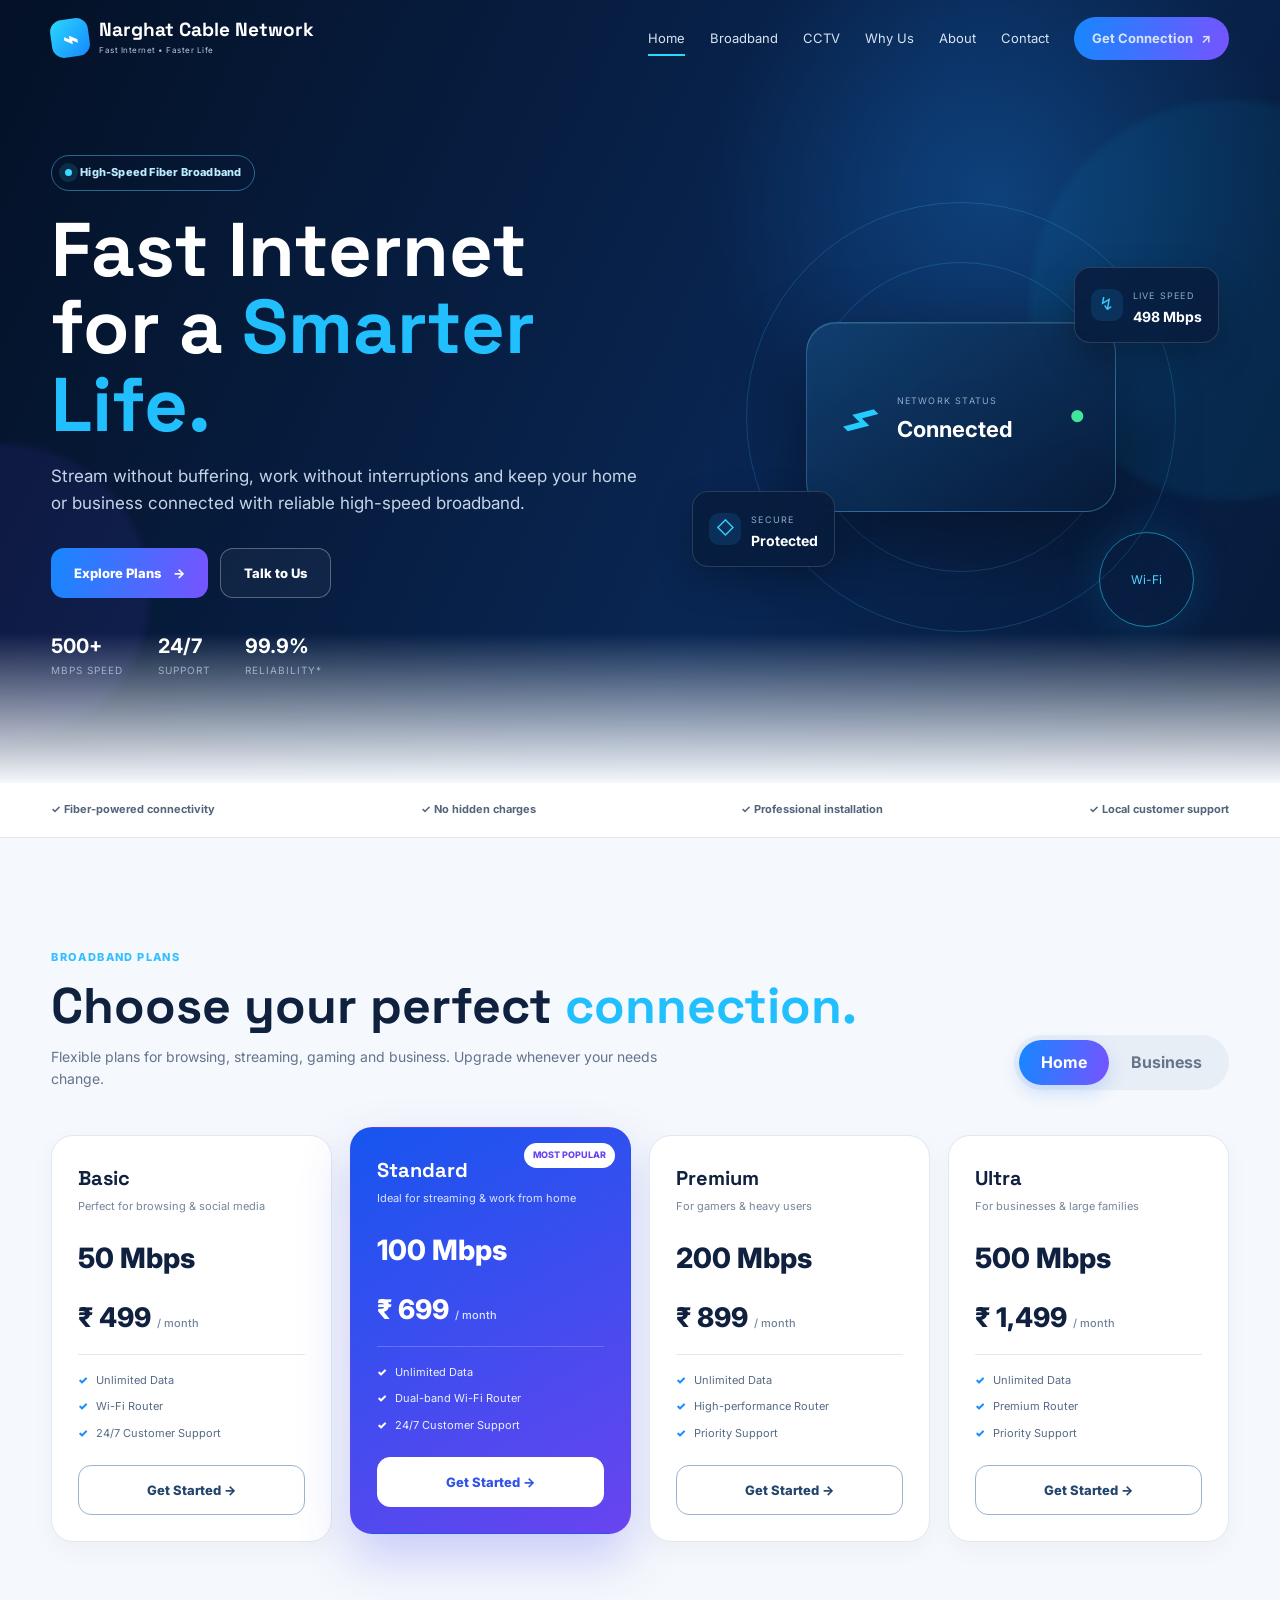
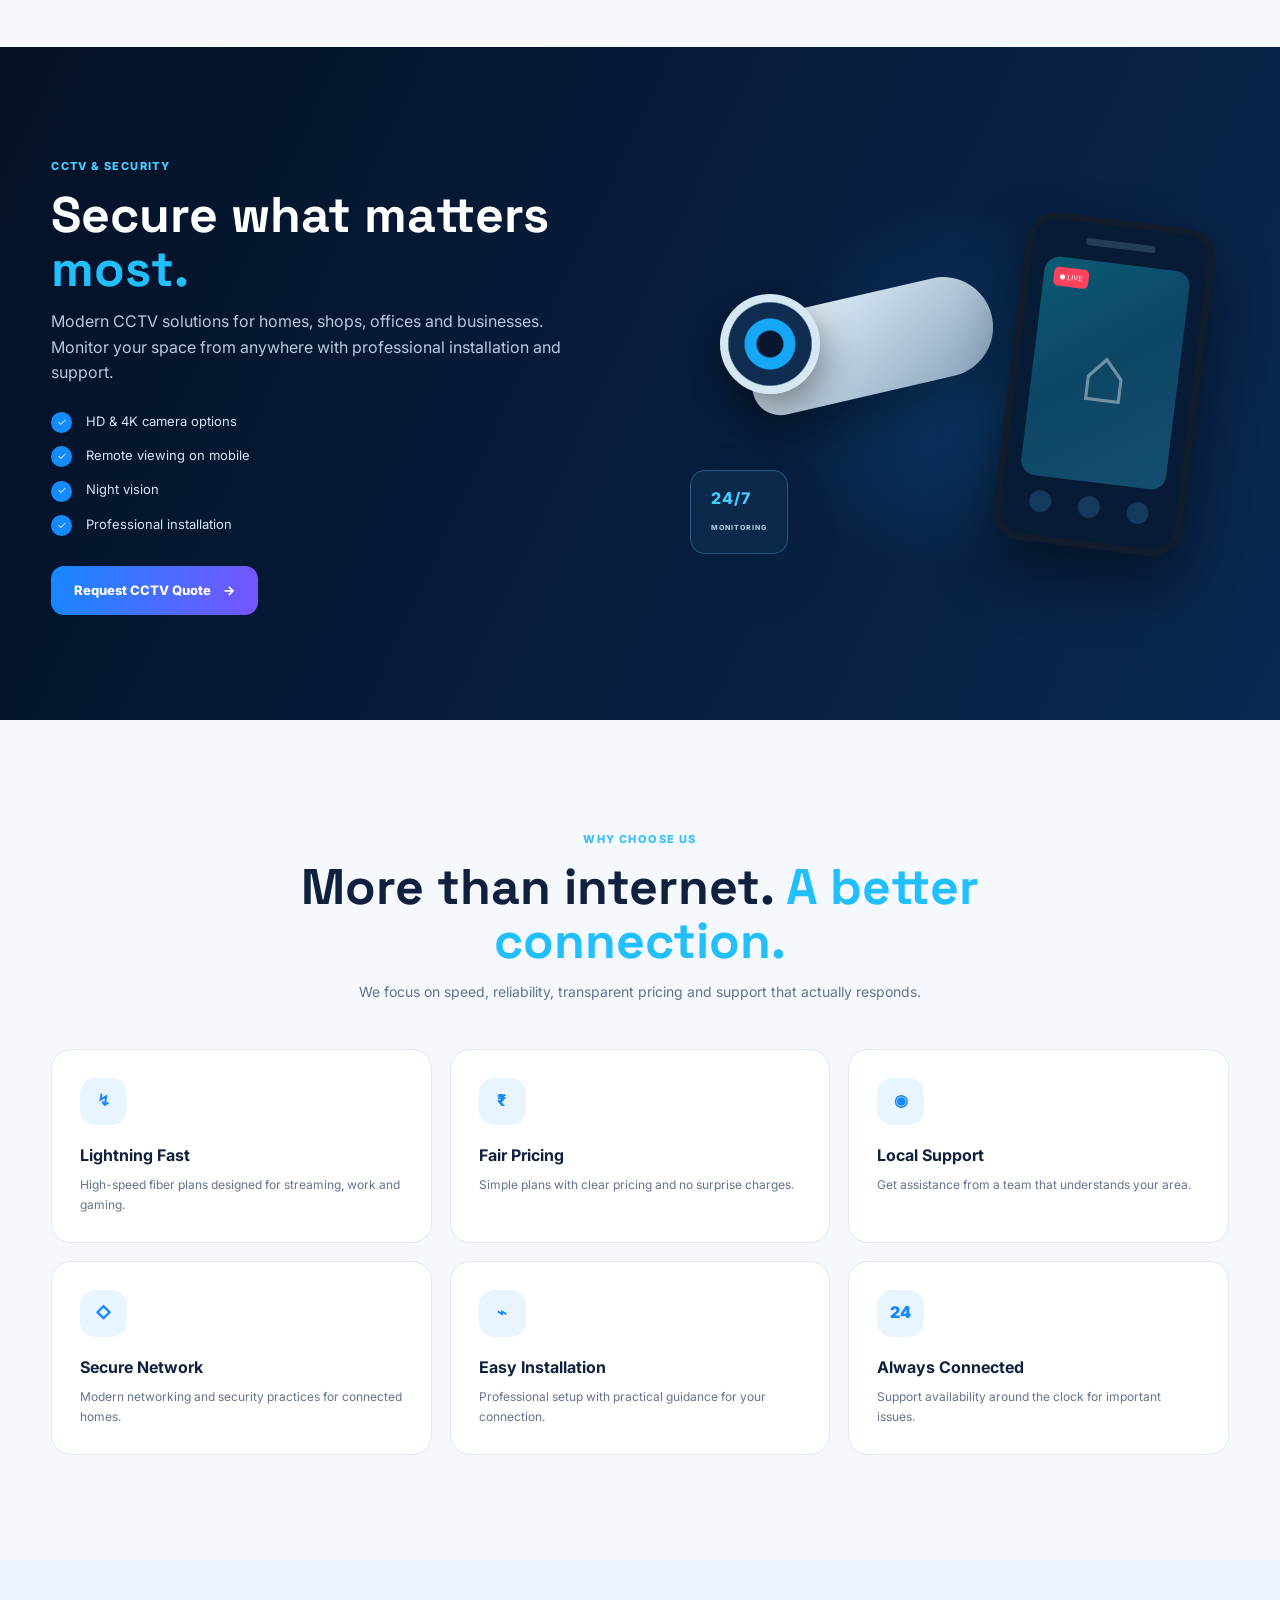
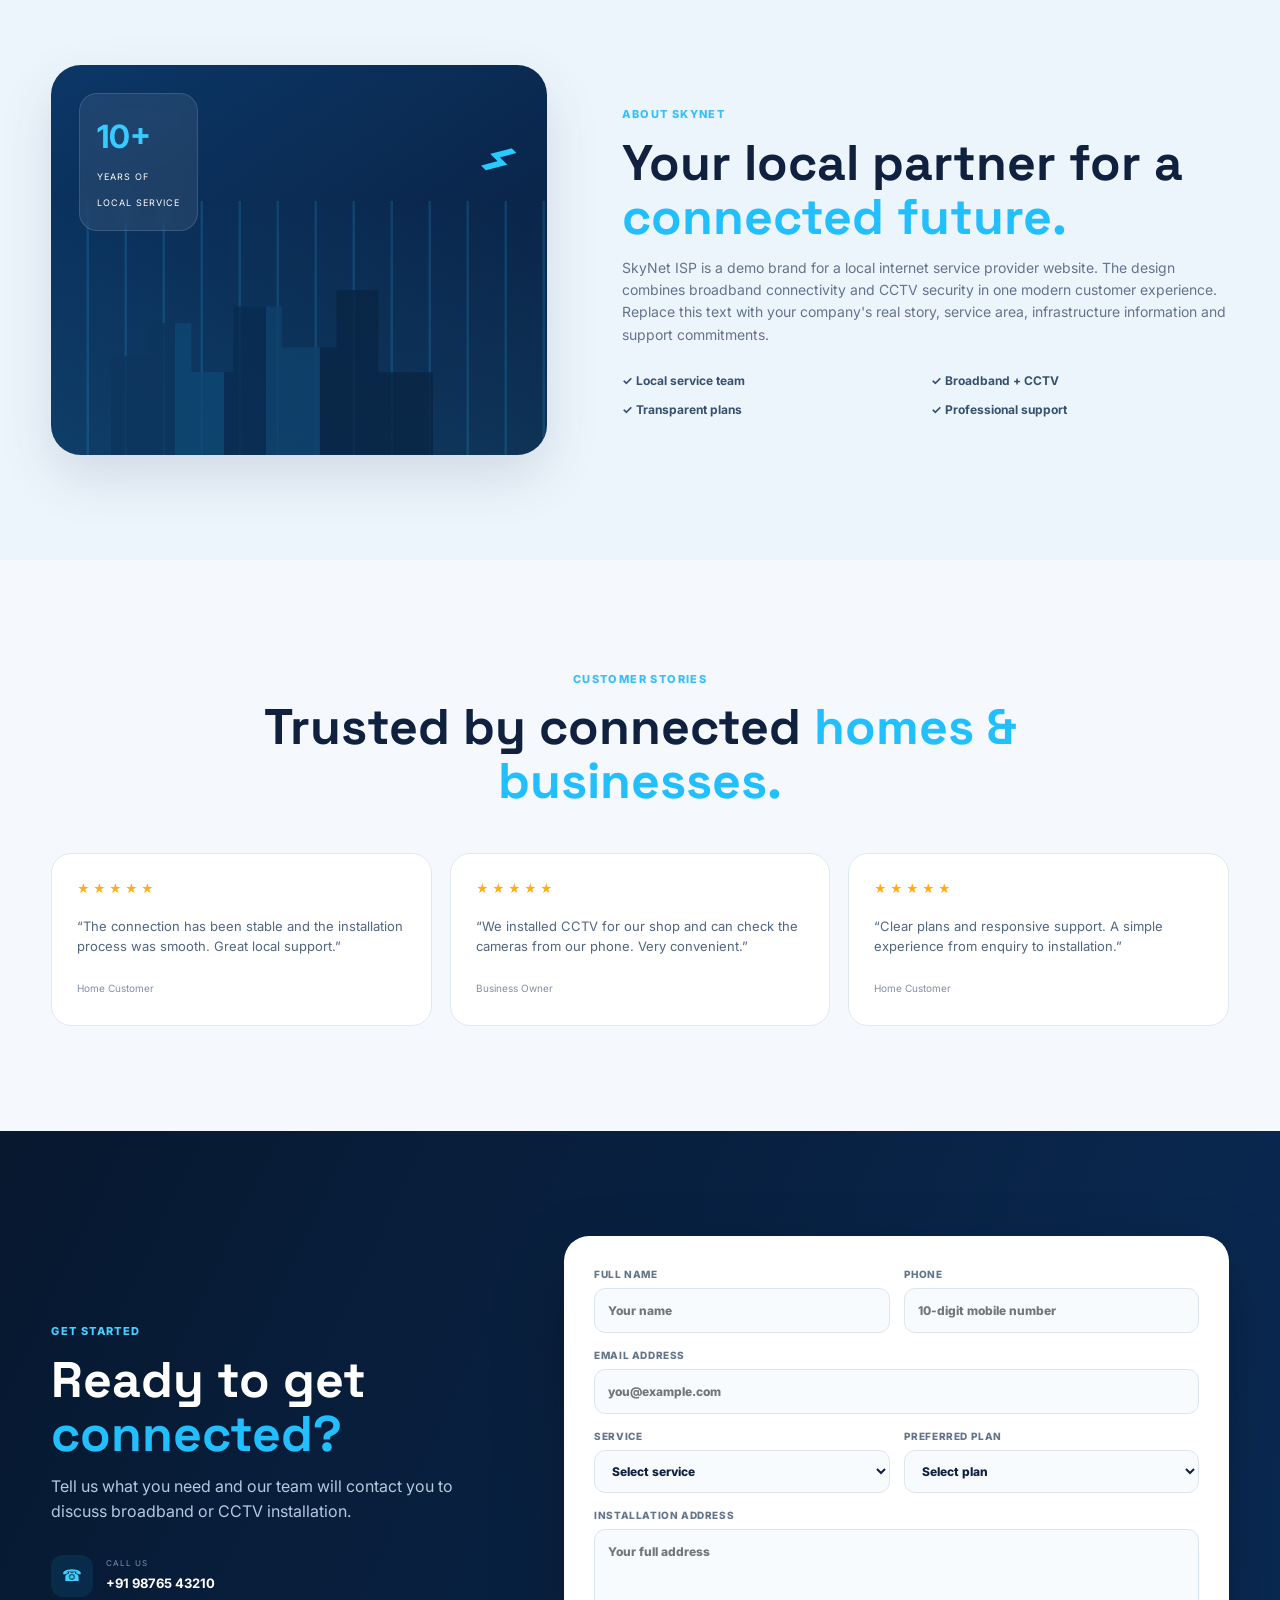
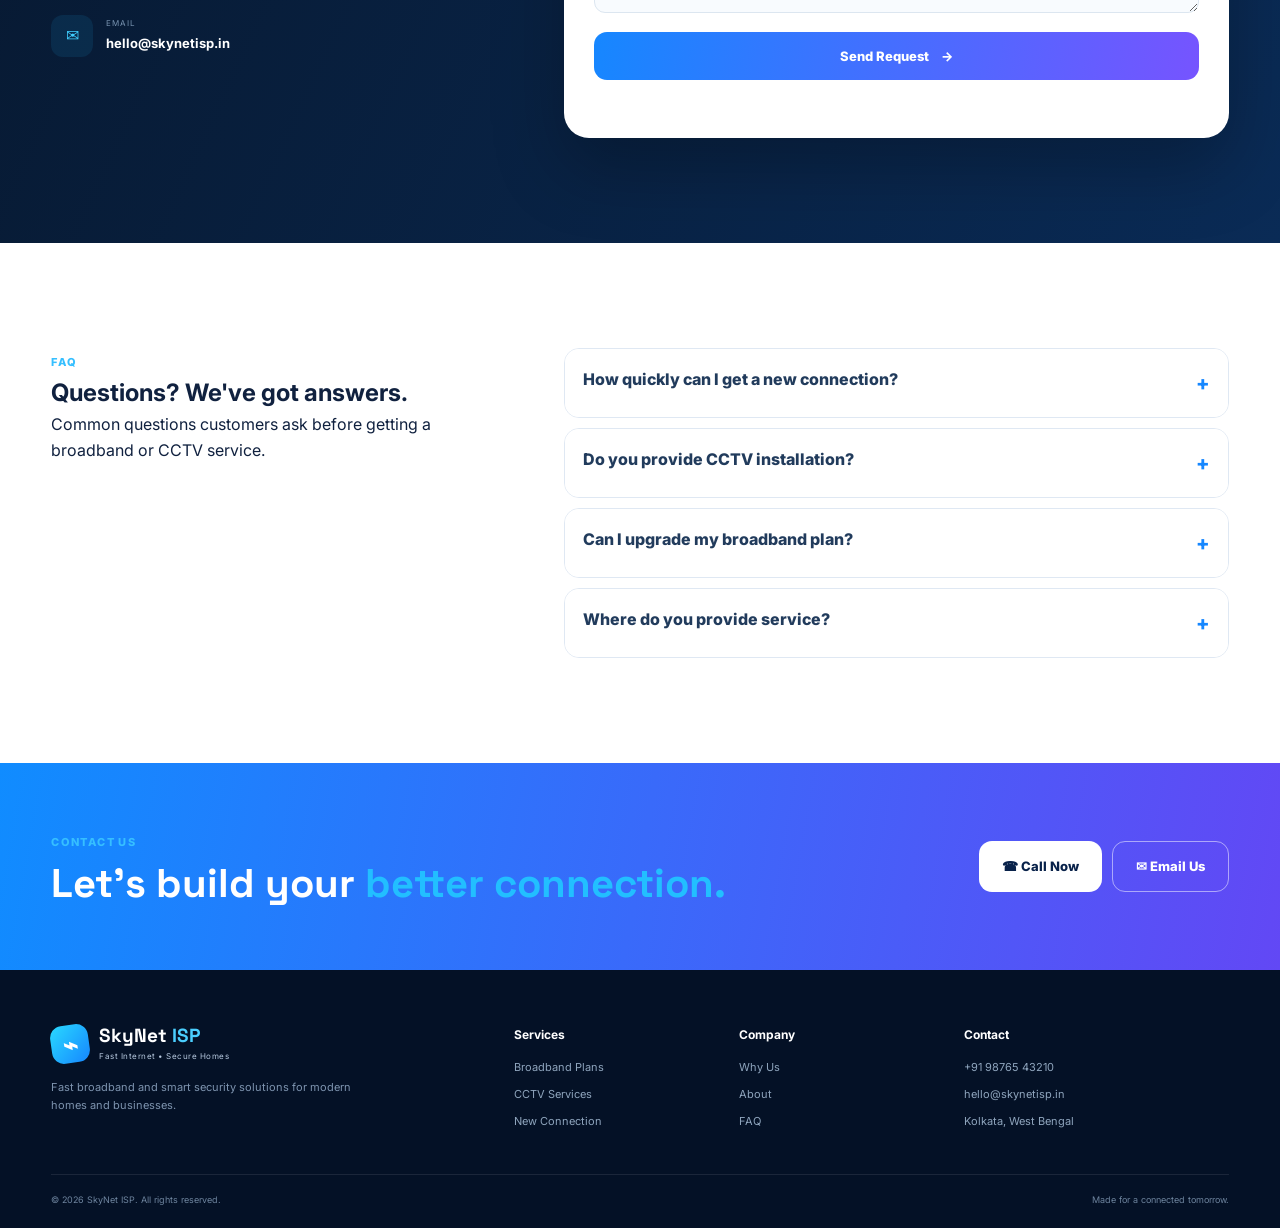
==== index.html @ 39c2e2e7 "Update index.html" ====
<!DOCTYPE html>
<html lang="en">
<head>
    <meta charset="UTF-8">
    <meta name="viewport" content="width=device-width, initial-scale=1.0">
    <meta name="description" content="Narghat Cable Network - High-speed broadband and CCTV security solutions.">
    <title>Narghat Cable Network | Fast Internet. Faster Life.</title>

    <link rel="preconnect" href="https://fonts.googleapis.com">
    <link rel="preconnect" href="https://fonts.gstatic.com" crossorigin>
    <link href="https://fonts.googleapis.com/css2?family=Inter:wght@400;500;600;700;800&family=Space+Grotesk:wght@500;600;700&display=swap" rel="stylesheet">
    <link rel="stylesheet" href="./assets/style.css">
</head>
<body>

<header class="site-header" id="siteHeader">
    <div class="container nav-wrap">
        <a class="brand" href="#home" aria-label="Narghat Cable Network home">
            <span class="brand-icon">⌁</span>
            <span>
                <strong>Narghat Cable Network</strong>
                <small>Fast Internet • Faster Life</small>
            </span>
        </a>

        <button class="menu-toggle" id="menuToggle" aria-label="Open menu">☰</button>

        <nav class="nav" id="mainNav">
            <a class="active" href="#home">Home</a>
            <a href="#plans">Broadband</a>
            <a href="#cctv">CCTV</a>
            <a href="#why-us">Why Us</a>
            <a href="#about">About</a>
            <a href="#contact">Contact</a>
            <a class="nav-cta" href="#connection">Get Connection <span>↗</span></a>
        </nav>
    </div>
</header>

<main>
<section class="hero section" id="home">
    <div class="hero-glow glow-one"></div>
    <div class="hero-glow glow-two"></div>

    <div class="container hero-grid">
        <div class="hero-copy reveal">
            <div class="eyebrow"><span class="pulse-dot"></span> High-Speed Fiber Broadband</div>
            <h1>Fast Internet for a <span>Smarter Life.</span></h1>
            <p>Stream without buffering, work without interruptions and keep your home or business connected with reliable high-speed broadband.</p>

            <div class="hero-actions">
                <a class="btn btn-primary" href="#plans">Explore Plans <span>→</span></a>
                <a class="btn btn-ghost" href="#contact">Talk to Us</a>
            </div>

            <div class="hero-stats">
                <div><strong>500+</strong><span>Mbps Speed</span></div>
                <div><strong>24/7</strong><span>Support</span></div>
                <div><strong>99.9%</strong><span>Reliability*</span></div>
            </div>
        </div>

        <div class="hero-visual reveal">
            <div class="visual-orbit orbit-a"></div>
            <div class="visual-orbit orbit-b"></div>
            <div class="hero-card main-device">
                <div class="wifi-symbol">⌁</div>
                <div>
                    <small>NETWORK STATUS</small>
                    <h3>Connected</h3>
                </div>
                <span class="status">●</span>
            </div>
            <div class="floating-card speed-card">
                <span class="mini-icon">↯</span>
                <div><small>LIVE SPEED</small><strong>498 Mbps</strong></div>
            </div>
            <div class="floating-card shield-card">
                <span class="mini-icon">◇</span>
                <div><small>SECURE</small><strong>Protected</strong></div>
            </div>
            <div class="hero-ring"><span>Wi-Fi</span></div>
        </div>
    </div>
</section>

<section class="trust-strip">
    <div class="container trust-items">
        <span>✓ Fiber-powered connectivity</span>
        <span>✓ No hidden charges</span>
        <span>✓ Professional installation</span>
        <span>✓ Local customer support</span>
    </div>
</section>

<section class="section plans-section" id="plans">
    <div class="container">
        <div class="section-heading reveal">
            <div>
                <span class="section-kicker">BROADBAND PLANS</span>
                <h2>Choose your perfect <span>connection.</span></h2>
                <p>Flexible plans for browsing, streaming, gaming and business. Upgrade whenever your needs change.</p>
            </div>
            <div class="plan-switch" role="group" aria-label="Plan category">
                <button class="switch-btn active" data-category="home">Home</button>
                <button class="switch-btn" data-category="business">Business</button>
            </div>
        </div>

        <div class="plans-grid" id="plansGrid">
            <!-- Filled by JavaScript -->
        </div>
    </div>
</section>

<section class="section cctv-section" id="cctv">
    <div class="container cctv-grid">
        <div class="cctv-copy reveal">
            <span class="section-kicker light">CCTV & SECURITY</span>
            <h2>Secure what matters <span>most.</span></h2>
            <p>Modern CCTV solutions for homes, shops, offices and businesses. Monitor your space from anywhere with professional installation and support.</p>

            <div class="check-list">
                <div><span>✓</span> HD & 4K camera options</div>
                <div><span>✓</span> Remote viewing on mobile</div>
                <div><span>✓</span> Night vision</div>
                <div><span>✓</span> Professional installation</div>
            </div>

            <a class="btn btn-primary" href="#connection">Request CCTV Quote <span>→</span></a>
        </div>

        <div class="cctv-visual reveal">
            <div class="camera-lens"></div>
            <div class="camera-body"></div>
            <div class="phone-card">
                <div class="phone-top"></div>
                <div class="camera-feed">
                    <span>● LIVE</span>
                    <div class="feed-house">⌂</div>
                </div>
                <div class="feed-controls"><i></i><i></i><i></i></div>
            </div>
            <div class="cctv-badge">24/7<br><small>MONITORING</small></div>
        </div>
    </div>
</section>

<section class="section why-section" id="why-us">
    <div class="container">
        <div class="center-heading reveal">
            <span class="section-kicker">WHY CHOOSE US</span>
            <h2>More than internet. <span>A better connection.</span></h2>
            <p>We focus on speed, reliability, transparent pricing and support that actually responds.</p>
        </div>

        <div class="features-grid">
            <article class="feature-card reveal"><div class="feature-icon">↯</div><h3>Lightning Fast</h3><p>High-speed fiber plans designed for streaming, work and gaming.</p></article>
            <article class="feature-card reveal"><div class="feature-icon">₹</div><h3>Fair Pricing</h3><p>Simple plans with clear pricing and no surprise charges.</p></article>
            <article class="feature-card reveal"><div class="feature-icon">◉</div><h3>Local Support</h3><p>Get assistance from a team that understands your area.</p></article>
            <article class="feature-card reveal"><div class="feature-icon">◇</div><h3>Secure Network</h3><p>Modern networking and security practices for connected homes.</p></article>
            <article class="feature-card reveal"><div class="feature-icon">⌁</div><h3>Easy Installation</h3><p>Professional setup with practical guidance for your connection.</p></article>
            <article class="feature-card reveal"><div class="feature-icon">24</div><h3>Always Connected</h3><p>Support availability around the clock for important issues.</p></article>
        </div>
    </div>
</section>

<section class="section about-section" id="about">
    <div class="container about-grid">
        <div class="about-art reveal">
            <div class="city-grid"></div>
            <div class="about-number"><strong>10+</strong><span>Years of<br>local service</span></div>
            <div class="about-signal">⌁</div>
        </div>
        <div class="about-copy reveal">
            <span class="section-kicker">ABOUT SKYNET</span>
            <h2>Your local partner for a <span>connected future.</span></h2>
            <p>SkyNet ISP is a demo brand for a local internet service provider website. The design combines broadband connectivity and CCTV security in one modern customer experience.</p>
            <p>Replace this text with your company's real story, service area, infrastructure information and support commitments.</p>
            <div class="about-points">
                <span>✓ Local service team</span>
                <span>✓ Broadband + CCTV</span>
                <span>✓ Transparent plans</span>
                <span>✓ Professional support</span>
            </div>
        </div>
    </div>
</section>

<section class="section testimonials-section">
    <div class="container">
        <div class="center-heading reveal">
            <span class="section-kicker">CUSTOMER STORIES</span>
            <h2>Trusted by connected <span>homes & businesses.</span></h2>
        </div>
        <div class="testimonial-grid">
            <article class="testimonial reveal"><div class="stars">★★★★★</div><p>“The connection has been stable and the installation process was smooth. Great local support.”</p><small>Home Customer</small></article>
            <article class="testimonial reveal"><div class="stars">★★★★★</div><p>“We installed CCTV for our shop and can check the cameras from our phone. Very convenient.”</p><small>Business Owner</small></article>
            <article class="testimonial reveal"><div class="stars">★★★★★</div><p>“Clear plans and responsive support. A simple experience from enquiry to installation.”</p><small>Home Customer</small></article>
        </div>
    </div>
</section>

<section class="section connection-section" id="connection">
    <div class="container connection-grid">
        <div class="connection-copy reveal">
            <span class="section-kicker light">GET STARTED</span>
            <h2>Ready to get <span>connected?</span></h2>
            <p>Tell us what you need and our team will contact you to discuss broadband or CCTV installation.</p>
            <div class="contact-mini">
                <div><span>☎</span><div><small>CALL US</small><strong>+91 98765 43210</strong></div></div>
                <div><span>✉</span><div><small>EMAIL</small><strong>hello@skynetisp.in</strong></div></div>
            </div>
        </div>

        <form class="contact-form reveal" id="connectionForm">
            <div class="form-row">
                <label>Full Name<input type="text" name="name" placeholder="Your name" required></label>
                <label>Phone<input type="tel" name="phone" placeholder="10-digit mobile number" required></label>
            </div>
            <label>Email Address<input type="email" name="email" placeholder="you@example.com"></label>
            <div class="form-row">
                <label>Service
                    <select name="service" required>
                        <option value="">Select service</option>
                        <option>Broadband</option>
                        <option>CCTV</option>
                        <option>Broadband + CCTV</option>
                    </select>
                </label>
                <label>Preferred Plan
                    <select name="plan">
                        <option value="">Select plan</option>
                        <option>Fiber 50 - ₹499/month</option>
                        <option>Fiber 100 - ₹699/month</option>
                        <option>Fiber 200 - ₹899/month</option>
                        <option>Fiber 500 - ₹1,499/month</option>
                    </select>
                </label>
            </div>
            <label>Installation Address<textarea name="address" rows="3" placeholder="Your full address" required></textarea></label>
            <button class="btn btn-primary submit-btn" type="submit">Send Request <span>→</span></button>
            <p class="form-message" id="formMessage"></p>
        </form>
    </div>
</section>

<section class="section faq-section" id="faq">
    <div class="container faq-grid">
        <div class="faq-intro reveal">
            <span class="section-kicker">FAQ</span>
            <h2>Questions? We've got <span>answers.</span></h2>
            <p>Common questions customers ask before getting a broadband or CCTV service.</p>
        </div>
        <div class="faq-list reveal">
            <div class="faq-item"><button>How quickly can I get a new connection? <span>+</span></button><div class="faq-answer">Installation time depends on area coverage and technical feasibility. Submit the connection form and the team can confirm the expected timeline.</div></div>
            <div class="faq-item"><button>Do you provide CCTV installation? <span>+</span></button><div class="faq-answer">Yes. The demo site presents CCTV packages for homes, shops and offices. Replace the package details with your actual offerings.</div></div>
            <div class="faq-item"><button>Can I upgrade my broadband plan? <span>+</span></button><div class="faq-answer">Yes, subject to your provider's plan and technical availability. A customer portal can be added later for plan changes and online recharge.</div></div>
            <div class="faq-item"><button>Where do you provide service? <span>+</span></button><div class="faq-answer">Add your actual service areas here, such as towns, wards, municipalities or pin codes.</div></div>
        </div>
    </div>
</section>

<section class="contact-banner" id="contact">
    <div class="container banner-inner">
        <div><span class="section-kicker">CONTACT US</span><h2>Let's build your <span>better connection.</span></h2></div>
        <div class="banner-actions"><a href="tel:+919876543210" class="btn btn-light">☎ Call Now</a><a href="mailto:hello@skynetisp.in" class="btn btn-outline-light">✉ Email Us</a></div>
    </div>
</section>
</main>

<footer class="footer">
    <div class="container footer-grid">
        <div class="footer-brand">
            <a class="brand" href="#home"><span class="brand-icon">⌁</span><span><strong>SkyNet <em>ISP</em></strong><small>Fast Internet • Secure Homes</small></span></a>
            <p>Fast broadband and smart security solutions for modern homes and businesses.</p>
        </div>
        <div><h4>Services</h4><a href="#plans">Broadband Plans</a><a href="#cctv">CCTV Services</a><a href="#connection">New Connection</a></div>
        <div><h4>Company</h4><a href="#why-us">Why Us</a><a href="#about">About</a><a href="#faq">FAQ</a></div>
        <div><h4>Contact</h4><a href="tel:+919876543210">+91 98765 43210</a><a href="mailto:hello@skynetisp.in">hello@skynetisp.in</a><span>Kolkata, West Bengal</span></div>
    </div>
    <div class="container footer-bottom"><span>© 2026 SkyNet ISP. All rights reserved.</span><span>Made for a connected tomorrow.</span></div>
</footer>

<button class="back-top" id="backTop" aria-label="Back to top">↑</button>

<script src="assets/app.js"></script>
</body>
</html>
---- assets/style.css ----
:root{
    --navy:#06152e;--navy2:#091f40;--blue:#1687ff;--cyan:#29d9ff;--purple:#7654ff;
    --ink:#10213f;--muted:#64738d;--bg:#f5f8fc;--white:#fff;--line:#dfe8f3;
    --shadow:0 22px 55px rgba(9,31,64,.12);--radius:24px;
}
*{box-sizing:border-box;margin:0;padding:0}
html{scroll-behavior:smooth}
body{font-family:Inter,Arial,sans-serif;color:var(--ink);background:var(--bg);line-height:1.6;overflow-x:hidden}
a{text-decoration:none;color:inherit}
button,input,textarea,select{font:inherit}
.container{width:min(1180px,92%);margin:auto}
.section{padding:105px 0}
.site-header{position:fixed;z-index:1000;top:0;left:0;width:100%;padding:17px 0;transition:.3s}
.site-header.scrolled{background:rgba(5,19,40,.92);backdrop-filter:blur(18px);box-shadow:0 8px 35px rgba(0,0,0,.12)}
.nav-wrap{display:flex;align-items:center;justify-content:space-between;gap:25px}
.brand{display:flex;align-items:center;gap:10px;color:white}
.brand-icon{width:38px;height:38px;border-radius:12px;display:grid;place-items:center;background:linear-gradient(135deg,var(--cyan),var(--blue));font-size:25px;font-weight:800;transform:rotate(-8deg)}
.brand strong{display:block;font-family:"Space Grotesk";font-size:19px;line-height:1.1}
.brand em{font-style:normal;color:#4bcfff}
.brand small{display:block;color:#b7c9df;font-size:8px;margin-top:3px;letter-spacing:.5px}
.nav{display:flex;align-items:center;gap:25px;color:#d8e4f3;font-size:13px}
.nav>a:not(.nav-cta){position:relative;padding:7px 0}
.nav>a:not(.nav-cta):after{content:"";position:absolute;left:0;bottom:0;width:0;height:2px;background:var(--cyan);transition:.25s}
.nav>a:hover:after,.nav>a.active:after{width:100%}
.nav-cta{background:linear-gradient(100deg,var(--blue),var(--purple));padding:11px 18px;border-radius:30px;font-weight:700}
.nav-cta span{margin-left:5px}
.menu-toggle{display:none;border:0;background:none;color:#fff;font-size:26px}
.hero{min-height:760px;padding-top:155px;background:radial-gradient(circle at 78% 25%,rgba(30,151,255,.25),transparent 25%),linear-gradient(115deg,#041126,#092653 60%,#071a39);color:#fff;position:relative;overflow:hidden}
.hero:after{content:"";position:absolute;inset:auto 0 0;height:150px;background:linear-gradient(transparent,var(--bg))}
.hero-grid{display:grid;grid-template-columns:1fr .9fr;align-items:center;gap:45px;position:relative;z-index:2}
.hero-glow{position:absolute;border-radius:50%;filter:blur(3px);opacity:.5}
.glow-one{width:400px;height:400px;background:rgba(0,214,255,.12);right:-150px;top:100px}
.glow-two{width:300px;height:300px;background:rgba(111,72,255,.18);left:-150px;bottom:40px}
.eyebrow,.section-kicker{display:inline-flex;align-items:center;gap:8px;color:#36bfff;font-size:11px;font-weight:800;letter-spacing:1.4px;text-transform:uppercase}
.eyebrow{border:1px solid rgba(83,202,255,.45);border-radius:30px;padding:8px 13px;text-transform:none;letter-spacing:.2px;color:#bcecff}
.pulse-dot{width:7px;height:7px;background:#39dcff;border-radius:50%;box-shadow:0 0 0 6px rgba(57,220,255,.12)}
.hero h1{font-family:"Space Grotesk";font-size:clamp(48px,6vw,76px);line-height:1.02;margin:20px 0}
.hero h1 span,.section-heading h2 span,.center-heading h2 span,.about-copy h2 span,.cctv-copy h2 span,.connection-copy h2 span,.contact-banner h2 span{color:#22bfff}
.hero-copy>p{max-width:600px;color:#c5d5e8;font-size:17px}
.hero-actions{display:flex;gap:12px;margin:30px 0}
.btn{display:inline-flex;align-items:center;justify-content:center;gap:12px;border:0;cursor:pointer;padding:14px 23px;border-radius:13px;font-weight:800;font-size:13px;transition:.25s}
.btn:hover{transform:translateY(-3px);box-shadow:0 12px 25px rgba(0,0,0,.16)}
.btn-primary{background:linear-gradient(100deg,var(--blue),var(--purple));color:white}
.btn-ghost{border:1px solid rgba(255,255,255,.3);color:#fff;background:rgba(255,255,255,.04)}
.btn-light{background:#fff;color:#09224a}
.btn-outline-light{border:1px solid rgba(255,255,255,.5);color:white}
.hero-stats{display:flex;gap:35px;margin-top:32px}
.hero-stats div{display:flex;flex-direction:column}
.hero-stats strong{font-size:20px}.hero-stats span{font-size:10px;color:#9db1c9;text-transform:uppercase;letter-spacing:1px}
.hero-visual{min-height:440px;position:relative;display:grid;place-items:center}
.visual-orbit{position:absolute;border:1px solid rgba(64,197,255,.2);border-radius:50%;animation:spin 15s linear infinite}
.orbit-a{width:430px;height:430px}.orbit-b{width:310px;height:310px;animation-direction:reverse;animation-duration:11s}
@keyframes spin{to{transform:rotate(360deg)}}
.main-device{width:310px;height:190px;border:1px solid rgba(99,203,255,.35);background:linear-gradient(145deg,rgba(17,64,113,.92),rgba(7,27,58,.96));border-radius:30px;box-shadow:0 30px 80px rgba(0,0,0,.4),inset 0 1px rgba(255,255,255,.1);display:flex;align-items:center;gap:18px;padding:30px;position:relative;z-index:2}
.wifi-symbol{font-size:70px;color:#25caff;line-height:1;transform:rotate(-45deg)}
.main-device small,.floating-card small{font-size:9px;color:#8eabc9;letter-spacing:1.2px}.main-device h3{font-size:22px}.status{color:#41e69b;margin-left:auto}
.floating-card{position:absolute;z-index:4;display:flex;align-items:center;gap:10px;padding:13px 16px;border:1px solid rgba(255,255,255,.14);background:rgba(8,29,61,.86);backdrop-filter:blur(14px);border-radius:16px;box-shadow:0 15px 35px rgba(0,0,0,.25)}
.floating-card strong{display:block;font-size:14px;color:#fff}.speed-card{right:10px;top:70px}.shield-card{left:0;bottom:70px}
.mini-icon{width:32px;height:32px;border-radius:10px;background:rgba(27,173,255,.14);color:#38c9ff;display:grid;place-items:center;font-size:18px}
.hero-ring{width:95px;height:95px;border-radius:50%;border:1px solid rgba(41,217,255,.55);position:absolute;right:35px;bottom:10px;display:grid;place-items:center;color:#52d8ff;font-size:12px;box-shadow:0 0 45px rgba(30,188,255,.15)}
.trust-strip{background:#fff;border-bottom:1px solid var(--line);padding:18px 0}
.trust-items{display:flex;justify-content:space-between;gap:15px;flex-wrap:wrap;color:#53647b;font-size:11px;font-weight:700}
.section-heading{display:flex;align-items:end;justify-content:space-between;gap:30px;margin-bottom:45px}
.section-heading h2,.center-heading h2,.about-copy h2,.cctv-copy h2,.connection-copy h2,.contact-banner h2{font-family:"Space Grotesk";font-size:clamp(34px,4vw,50px);line-height:1.08;margin:10px 0 13px}
.section-heading p,.center-heading p,.about-copy p{color:var(--muted);max-width:620px;font-size:14px}
.plan-switch{background:#e8eef6;padding:5px;border-radius:30px;display:flex;flex:none}
.switch-btn{border:0;background:transparent;padding:10px 22px;border-radius:25px;color:#66758a;font-weight:700;cursor:pointer}
.switch-btn.active{background:linear-gradient(100deg,var(--blue),var(--purple));color:white;box-shadow:0 7px 18px rgba(37,117,255,.2)}
.plans-grid{display:grid;grid-template-columns:repeat(4,1fr);gap:18px}
.plan-card{background:#fff;border:1px solid var(--line);border-radius:22px;padding:26px;position:relative;transition:.3s;box-shadow:0 8px 25px rgba(18,50,87,.04)}
.plan-card:hover{transform:translateY(-8px);box-shadow:var(--shadow)}
.plan-card.featured{background:linear-gradient(150deg,#1755ef,#6944ef);color:#fff;border-color:transparent;transform:translateY(-8px);box-shadow:0 24px 50px rgba(67,70,239,.25)}
.plan-card.featured:hover{transform:translateY(-13px)}
.popular{position:absolute;right:15px;top:15px;background:#fff;color:#6745ef;border-radius:20px;padding:5px 9px;font-size:9px;font-weight:800}
.plan-card h3{font-family:"Space Grotesk";font-size:20px}.plan-sub{font-size:11px;color:#75859b;margin:4px 0 20px}.featured .plan-sub{color:#dce4ff}
.plan-speed{font-size:28px;font-weight:800;margin-bottom:4px}.plan-speed small{font-size:11px;color:#71839c;font-weight:600}.featured .plan-speed small{color:#dbe6ff}
.plan-price{font-size:27px;font-weight:800;margin:15px 0}.plan-price small{font-size:11px;color:#71839c;font-weight:500}.featured .plan-price small{color:#dbe6ff}
.plan-features{list-style:none;border-top:1px solid var(--line);padding-top:17px;display:grid;gap:9px;margin-bottom:22px}.featured .plan-features{border-color:rgba(255,255,255,.2)}
.plan-features li{font-size:11px;color:#566a84}.featured .plan-features li{color:#edf2ff}.plan-features li:before{content:"✓";color:#198cff;font-weight:900;margin-right:8px}.featured .plan-features li:before{color:#fff}
.plan-btn{width:100%;background:transparent;border:1px solid #9cb4d0;color:#24466d}.featured .plan-btn{background:#fff;color:#3153e8;border-color:#fff}
.cctv-section{background:linear-gradient(115deg,#041126,#0a2850);color:#fff;overflow:hidden}
.cctv-grid{display:grid;grid-template-columns:1fr 1fr;gap:50px;align-items:center}
.cctv-copy>p{color:#b7c9df;max-width:550px}.section-kicker.light{color:#47cfff}
.check-list{display:grid;gap:12px;margin:25px 0 30px;color:#d6e5f6;font-size:13px}.check-list span{display:inline-grid;place-items:center;width:21px;height:21px;border-radius:50%;background:#148bff;margin-right:10px;font-size:11px}
.cctv-visual{min-height:430px;position:relative;display:grid;place-items:center;background:radial-gradient(circle,rgba(24,154,255,.2),transparent 52%)}
.camera-body{width:250px;height:100px;border-radius:28px 50px 50px 28px;background:linear-gradient(150deg,#eaf7ff,#8aa5bf);position:absolute;left:80px;top:125px;transform:rotate(-13deg);box-shadow:0 25px 55px rgba(0,0,0,.35)}
.camera-lens{width:100px;height:100px;border-radius:50%;background:radial-gradient(circle,#07162d 0 18%,#16a8f7 20% 35%,#102c51 37% 58%,#d4e7f3 60%);position:absolute;left:55px;top:125px;z-index:2;transform:rotate(-13deg);box-shadow:0 15px 35px rgba(0,0,0,.4)}
.phone-card{position:absolute;right:30px;bottom:50px;width:190px;height:330px;border:7px solid #111d2d;border-radius:30px;background:#071b36;z-index:4;padding:15px;box-shadow:0 30px 60px rgba(0,0,0,.45);transform:rotate(7deg)}
.phone-top{width:70px;height:7px;border-radius:10px;background:#263d58;margin:0 auto 15px}.camera-feed{height:220px;border-radius:15px;background:linear-gradient(145deg,#0b5b75,#102e52);position:relative;overflow:hidden}.camera-feed:before{content:"";position:absolute;inset:0;background:linear-gradient(145deg,transparent 45%,rgba(45,225,255,.18));}.camera-feed>span{position:absolute;top:10px;left:10px;background:#ff425b;padding:4px 6px;border-radius:5px;font-size:7px;z-index:2}.feed-house{font-size:80px;display:grid;place-items:center;height:100%;opacity:.4}.feed-controls{display:flex;justify-content:space-around;margin-top:14px}.feed-controls i{width:22px;height:22px;border-radius:50%;background:#15385d}
.cctv-badge{position:absolute;left:25px;bottom:45px;background:#0c294c;border:1px solid rgba(75,203,255,.3);padding:15px 20px;border-radius:15px;color:#42ccff;font-weight:800;letter-spacing:1px;box-shadow:var(--shadow)}
.cctv-badge small{font-size:7px;color:#a9c2db}
.center-heading{text-align:center;max-width:760px;margin:0 auto 45px}.center-heading p{margin:auto}
.features-grid{display:grid;grid-template-columns:repeat(3,1fr);gap:18px}
.feature-card{padding:28px;background:#fff;border:1px solid var(--line);border-radius:20px;transition:.25s}.feature-card:hover{transform:translateY(-6px);box-shadow:var(--shadow)}
.feature-icon{width:47px;height:47px;border-radius:15px;background:#e8f5ff;color:#1687ff;display:grid;place-items:center;font-weight:900;margin-bottom:18px}
.feature-card h3{font-size:16px;margin-bottom:7px}.feature-card p{font-size:12px;color:var(--muted)}
.about-section{background:#edf5fc}.about-grid{display:grid;grid-template-columns:.9fr 1.1fr;gap:75px;align-items:center}.about-art{height:390px;border-radius:30px;background:linear-gradient(145deg,#0b3767,#0a1c3a);position:relative;overflow:hidden;box-shadow:var(--shadow)}
.city-grid{position:absolute;inset:auto 0 0;height:65%;background:repeating-linear-gradient(90deg,transparent 0 35px,rgba(48,184,255,.16) 36px 38px),linear-gradient(0deg,rgba(38,191,255,.14),transparent)}
.city-grid:after{content:"";position:absolute;left:12%;bottom:0;width:65%;height:65%;background:linear-gradient(90deg,#0c345d 20%,#0d4772 20% 35%,#082a50 35% 48%,#0d416c 48% 65%,#082443 65%);clip-path:polygon(0 100%,0 40%,12% 40%,12% 20%,25% 20%,25% 50%,38% 50%,38% 10%,53% 10%,53% 35%,70% 35%,70% 0,83% 0,83% 50%,100% 50%,100% 100%);opacity:.8}
.about-number{position:absolute;left:28px;top:28px;background:rgba(255,255,255,.08);border:1px solid rgba(255,255,255,.13);border-radius:18px;padding:17px;color:white;backdrop-filter:blur(8px)}.about-number strong{font-size:32px;color:#38cbff;display:block}.about-number span{font-size:9px;text-transform:uppercase;letter-spacing:1px}.about-signal{position:absolute;right:30px;top:35px;font-size:70px;color:#28caff;transform:rotate(-45deg)}
.about-points{display:grid;grid-template-columns:1fr 1fr;gap:10px;margin-top:25px}.about-points span{font-size:12px;font-weight:700;color:#36516f}
.testimonial-grid{display:grid;grid-template-columns:repeat(3,1fr);gap:18px}.testimonial{background:#fff;border:1px solid var(--line);border-radius:20px;padding:25px}.stars{color:#ffad1f;letter-spacing:3px;font-size:12px}.testimonial p{font-size:13px;margin:17px 0;color:#52667f}.testimonial strong{display:block;font-size:13px}.testimonial small{font-size:10px;color:#8190a4}
.connection-section{background:linear-gradient(115deg,#07182f,#0a2b56);color:#fff}.connection-grid{display:grid;grid-template-columns:.8fr 1.2fr;gap:70px;align-items:center}.connection-copy>p{color:#b5c9df;max-width:480px}.contact-mini{display:grid;gap:18px;margin-top:30px}.contact-mini>div{display:flex;align-items:center;gap:13px}.contact-mini>div>span{width:42px;height:42px;border-radius:12px;background:rgba(34,187,255,.1);display:grid;place-items:center;color:#40cfff}.contact-mini small{display:block;color:#7893b0;font-size:8px;letter-spacing:1px}.contact-mini strong{font-size:13px}
.contact-form{background:#fff;color:var(--ink);padding:30px;border-radius:25px;box-shadow:0 30px 70px rgba(0,0,0,.25)}.contact-form label{display:block;font-size:10px;font-weight:800;text-transform:uppercase;letter-spacing:.6px;color:#63758d;margin-bottom:14px}.contact-form input,.contact-form textarea,.contact-form select{display:block;width:100%;border:1px solid #dce6f0;background:#f8fbfe;border-radius:11px;padding:12px 13px;margin-top:6px;outline:none;color:var(--ink);font-size:12px;resize:vertical}.contact-form input:focus,.contact-form textarea:focus,.contact-form select:focus{border-color:#36bfff;box-shadow:0 0 0 3px rgba(54,191,255,.1)}.form-row{display:grid;grid-template-columns:1fr 1fr;gap:14px}.submit-btn{width:100%;margin-top:5px}.form-message{text-align:center;font-size:11px;margin-top:10px;min-height:18px}
.faq-section{background:#fff}.faq-grid{display:grid;grid-template-columns:.8fr 1.2fr;gap:70px}.faq-list{display:grid;gap:10px}.faq-item{border:1px solid var(--line);border-radius:15px;overflow:hidden}.faq-item button{border:0;background:#fff;width:100%;text-align:left;padding:18px;font-weight:800;color:#213b5c;display:flex;justify-content:space-between;cursor:pointer}.faq-item button span{color:#1687ff;font-size:20px}.faq-answer{max-height:0;overflow:hidden;padding:0 18px;color:var(--muted);font-size:12px;transition:.3s}.faq-item.open .faq-answer{max-height:150px;padding:0 18px 18px}.faq-item.open button span{transform:rotate(45deg)}
.contact-banner{background:linear-gradient(100deg,#108cff,#6248f5);color:white;padding:65px 0}.banner-inner{display:flex;align-items:center;justify-content:space-between;gap:30px}.contact-banner h2{margin:8px 0 0;font-size:40px}.banner-actions{display:flex;gap:10px}.footer{background:#041126;color:#b4c7dd;padding:55px 0 20px}.footer-grid{display:grid;grid-template-columns:1.6fr .7fr .7fr 1fr;gap:40px}.footer .brand{margin-bottom:16px}.footer-brand p{max-width:310px;font-size:11px;color:#7e94af}.footer h4{color:#fff;font-size:12px;margin-bottom:15px}.footer-grid>div:not(.footer-brand) a,.footer-grid>div:not(.footer-brand) span{display:block;font-size:11px;margin:9px 0;color:#8fa5bd}.footer-grid a:hover{color:#39c9ff}.footer-bottom{border-top:1px solid rgba(255,255,255,.09);margin-top:35px;padding-top:18px;display:flex;justify-content:space-between;font-size:9px;color:#6e849e}
.back-top{position:fixed;right:22px;bottom:22px;width:42px;height:42px;border:0;border-radius:50%;background:#1687ff;color:#fff;z-index:900;cursor:pointer;box-shadow:0 10px 25px rgba(22,135,255,.3);opacity:0;pointer-events:none;transition:.25s}.back-top.show{opacity:1;pointer-events:auto}
.reveal{opacity:0;transform:translateY(25px);transition:opacity .7s ease,transform .7s ease}.reveal.visible{opacity:1;transform:none}
@media(max-width:1000px){
    .nav{gap:14px}.plans-grid{grid-template-columns:repeat(2,1fr)}.hero-grid{grid-template-columns:1fr}.hero{min-height:auto}.hero-visual{min-height:400px}.cctv-grid,.about-grid,.connection-grid,.faq-grid{grid-template-columns:1fr}.features-grid{grid-template-columns:repeat(2,1fr)}.about-art{height:330px}.footer-grid{grid-template-columns:1fr 1fr}
}
@media(max-width:760px){
    .section{padding:75px 0}.menu-toggle{display:block}.nav{display:none;position:absolute;top:70px;left:4%;right:4%;padding:18px;background:rgba(4,17,38,.98);border-radius:18px;flex-direction:column;align-items:stretch;box-shadow:0 20px 50px rgba(0,0,0,.25)}.nav.open{display:flex}.nav-cta{text-align:center}.hero{padding-top:125px}.hero h1{font-size:48px}.hero-copy>p{font-size:14px}.hero-visual{min-height:340px;transform:scale(.88)}.section-heading,.banner-inner{align-items:flex-start;flex-direction:column}.plans-grid,.features-grid,.testimonial-grid{grid-template-columns:1fr}.plan-card.featured{transform:none}.plan-card.featured:hover{transform:translateY(-8px)}.cctv-visual{transform:scale(.8);margin:-25px 0}.form-row{grid-template-columns:1fr}.footer-grid{grid-template-columns:1fr 1fr}.footer-bottom{flex-direction:column;gap:5px}.trust-items{justify-content:center}.about-points{grid-template-columns:1fr}
}
@media(max-width:480px){
    .hero-actions{flex-direction:column}.hero-stats{gap:15px}.hero-stats strong{font-size:16px}.hero-visual{transform:scale(.7);margin:-35px 0}.footer-grid{grid-template-columns:1fr}.contact-banner h2{font-size:32px}.banner-actions{width:100%;flex-direction:column}
}
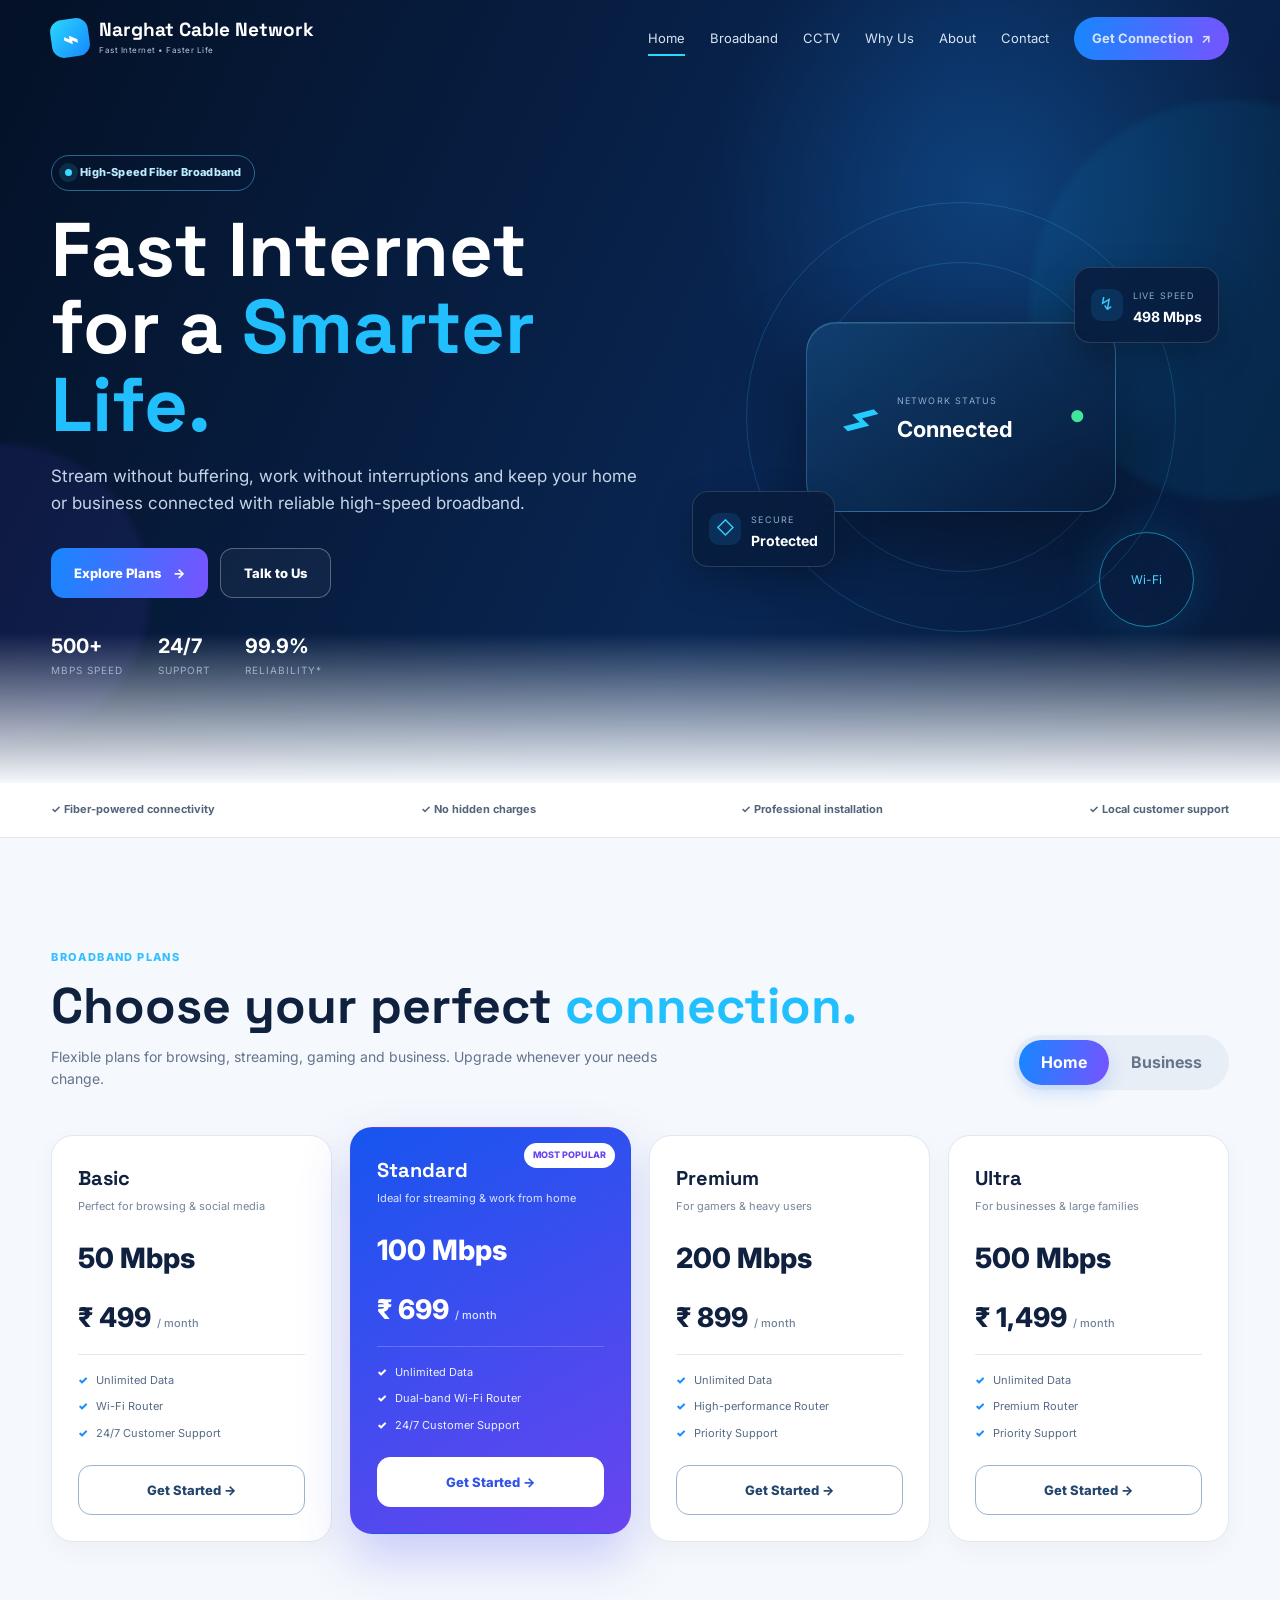
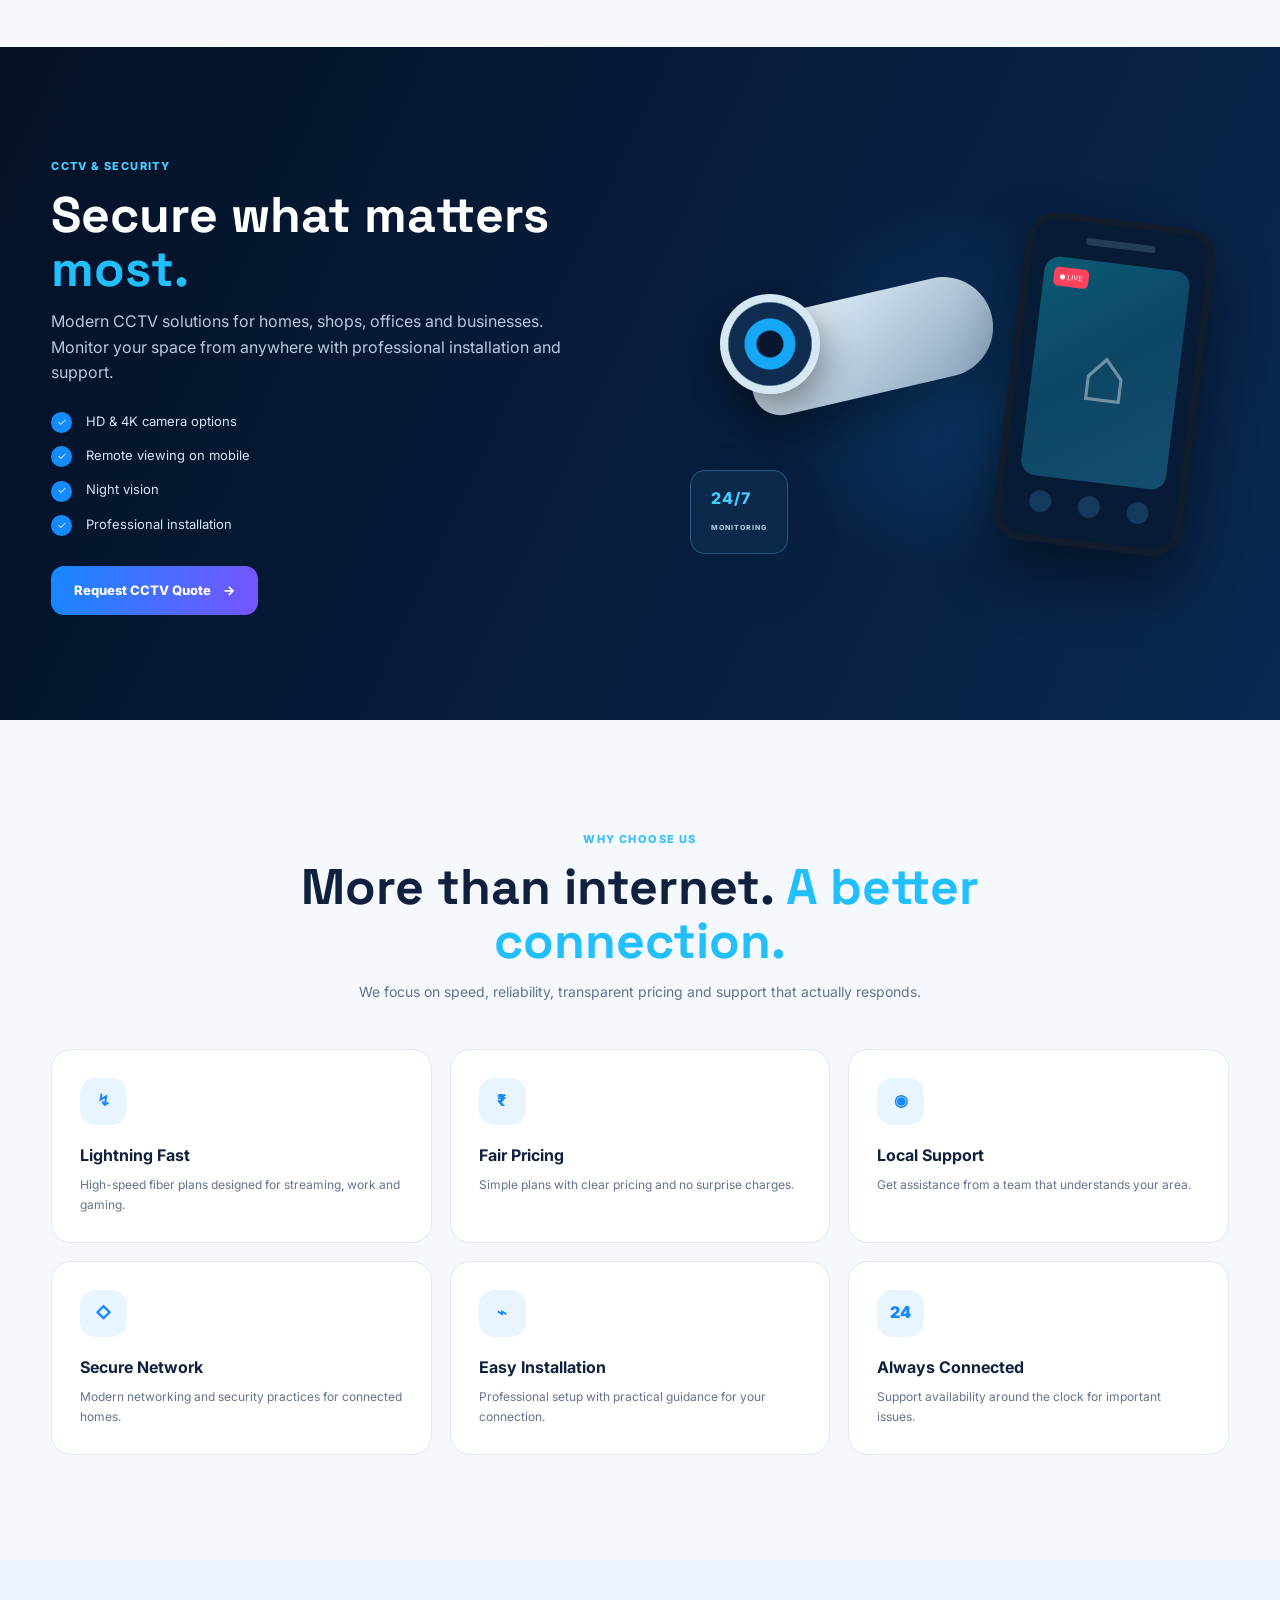
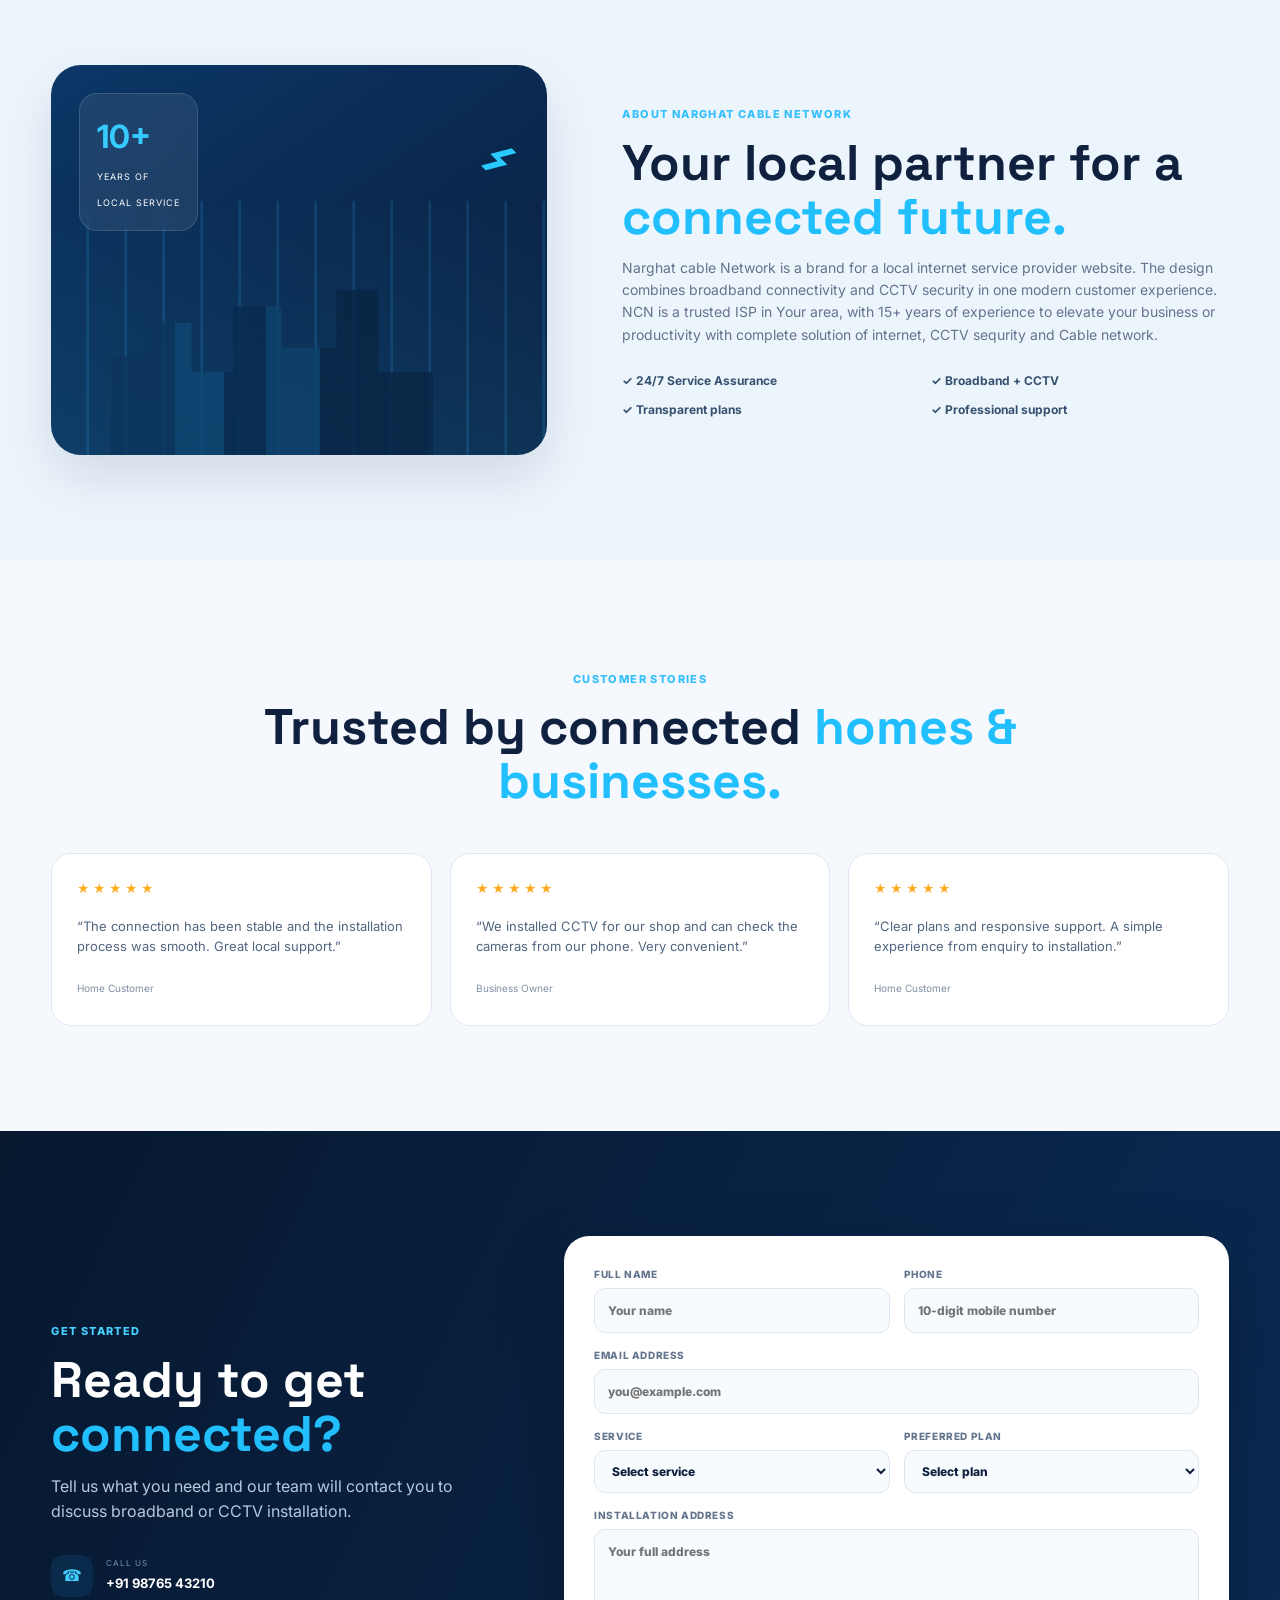
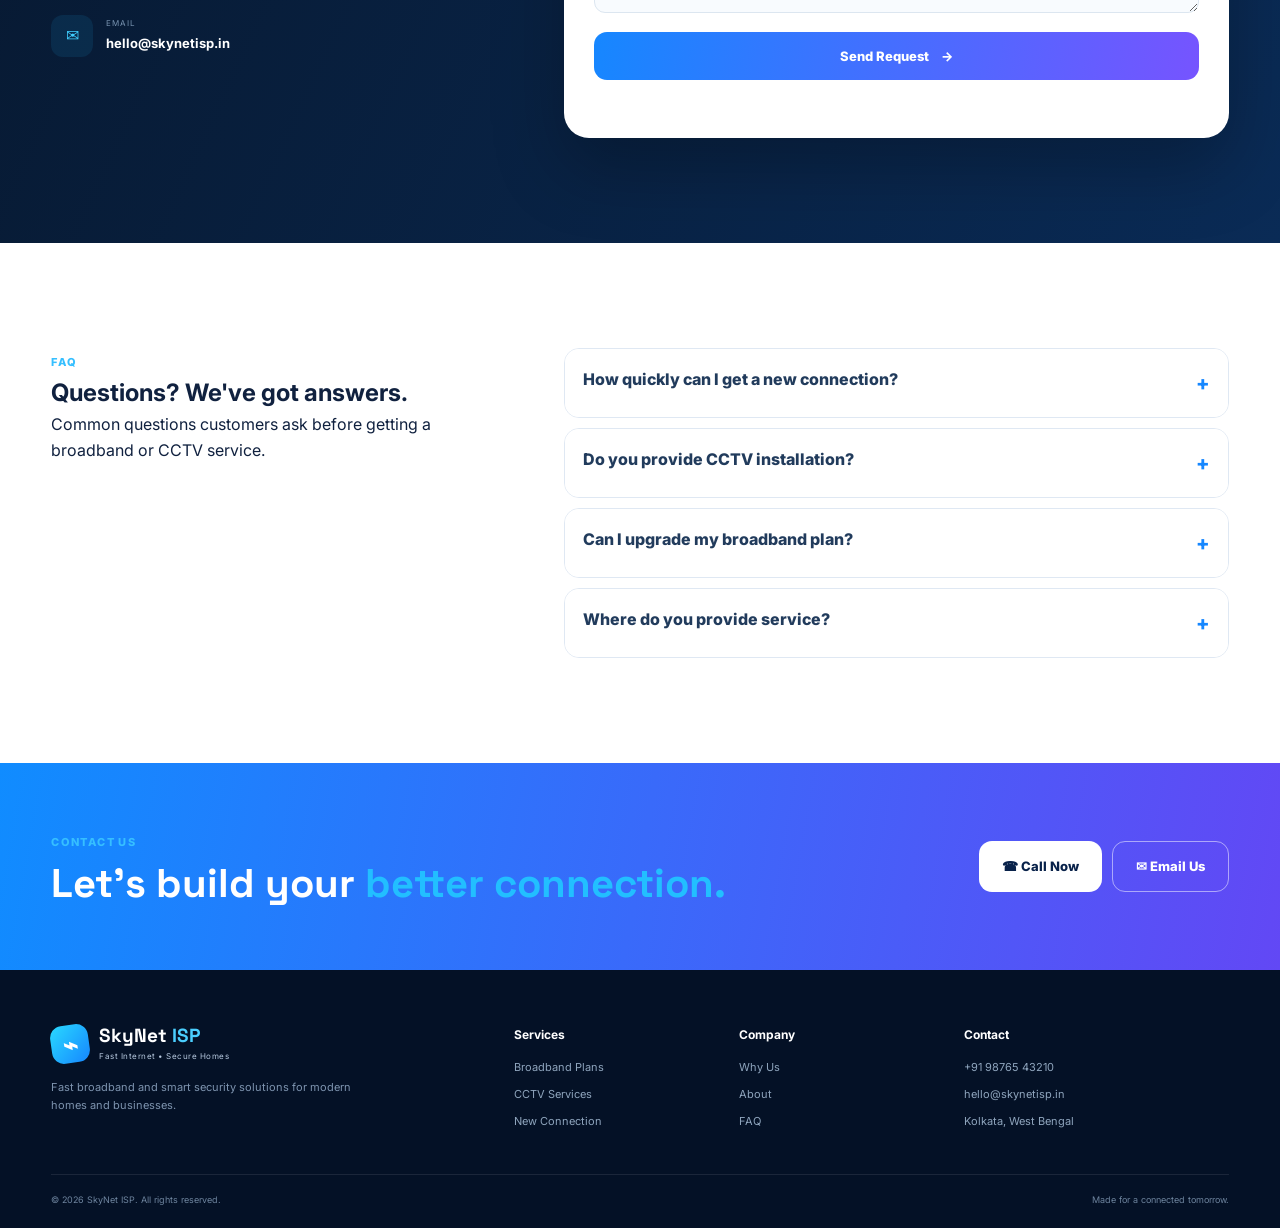
==== commit 2ba4ea88: "Change brand name to Narghat Cable Network Updated company name and description for local ISP." ====
--- a/index.html
+++ b/index.html
@@ -174,12 +174,12 @@
             <div class="about-signal">⌁</div>
         </div>
         <div class="about-copy reveal">
-            <span class="section-kicker">ABOUT SKYNET</span>
+            <span class="section-kicker">ABOUT Narghat Cable network</span>
             <h2>Your local partner for a <span>connected future.</span></h2>
-            <p>SkyNet ISP is a demo brand for a local internet service provider website. The design combines broadband connectivity and CCTV security in one modern customer experience.</p>
-            <p>Replace this text with your company's real story, service area, infrastructure information and support commitments.</p>
+            <p>Narghat cable Network  is a brand for a local internet service provider website. The design combines broadband connectivity and CCTV security in one modern customer experience.</p>
+            <p> NCN is a trusted ISP in Your area, with 15+ years of experience to elevate your business or productivity with complete solution of internet, CCTV sequrity and Cable network.</p>
             <div class="about-points">
-                <span>✓ Local service team</span>
+                <span>✓ 24/7 Service Assurance</span>
                 <span>✓ Broadband + CCTV</span>
                 <span>✓ Transparent plans</span>
                 <span>✓ Professional support</span>
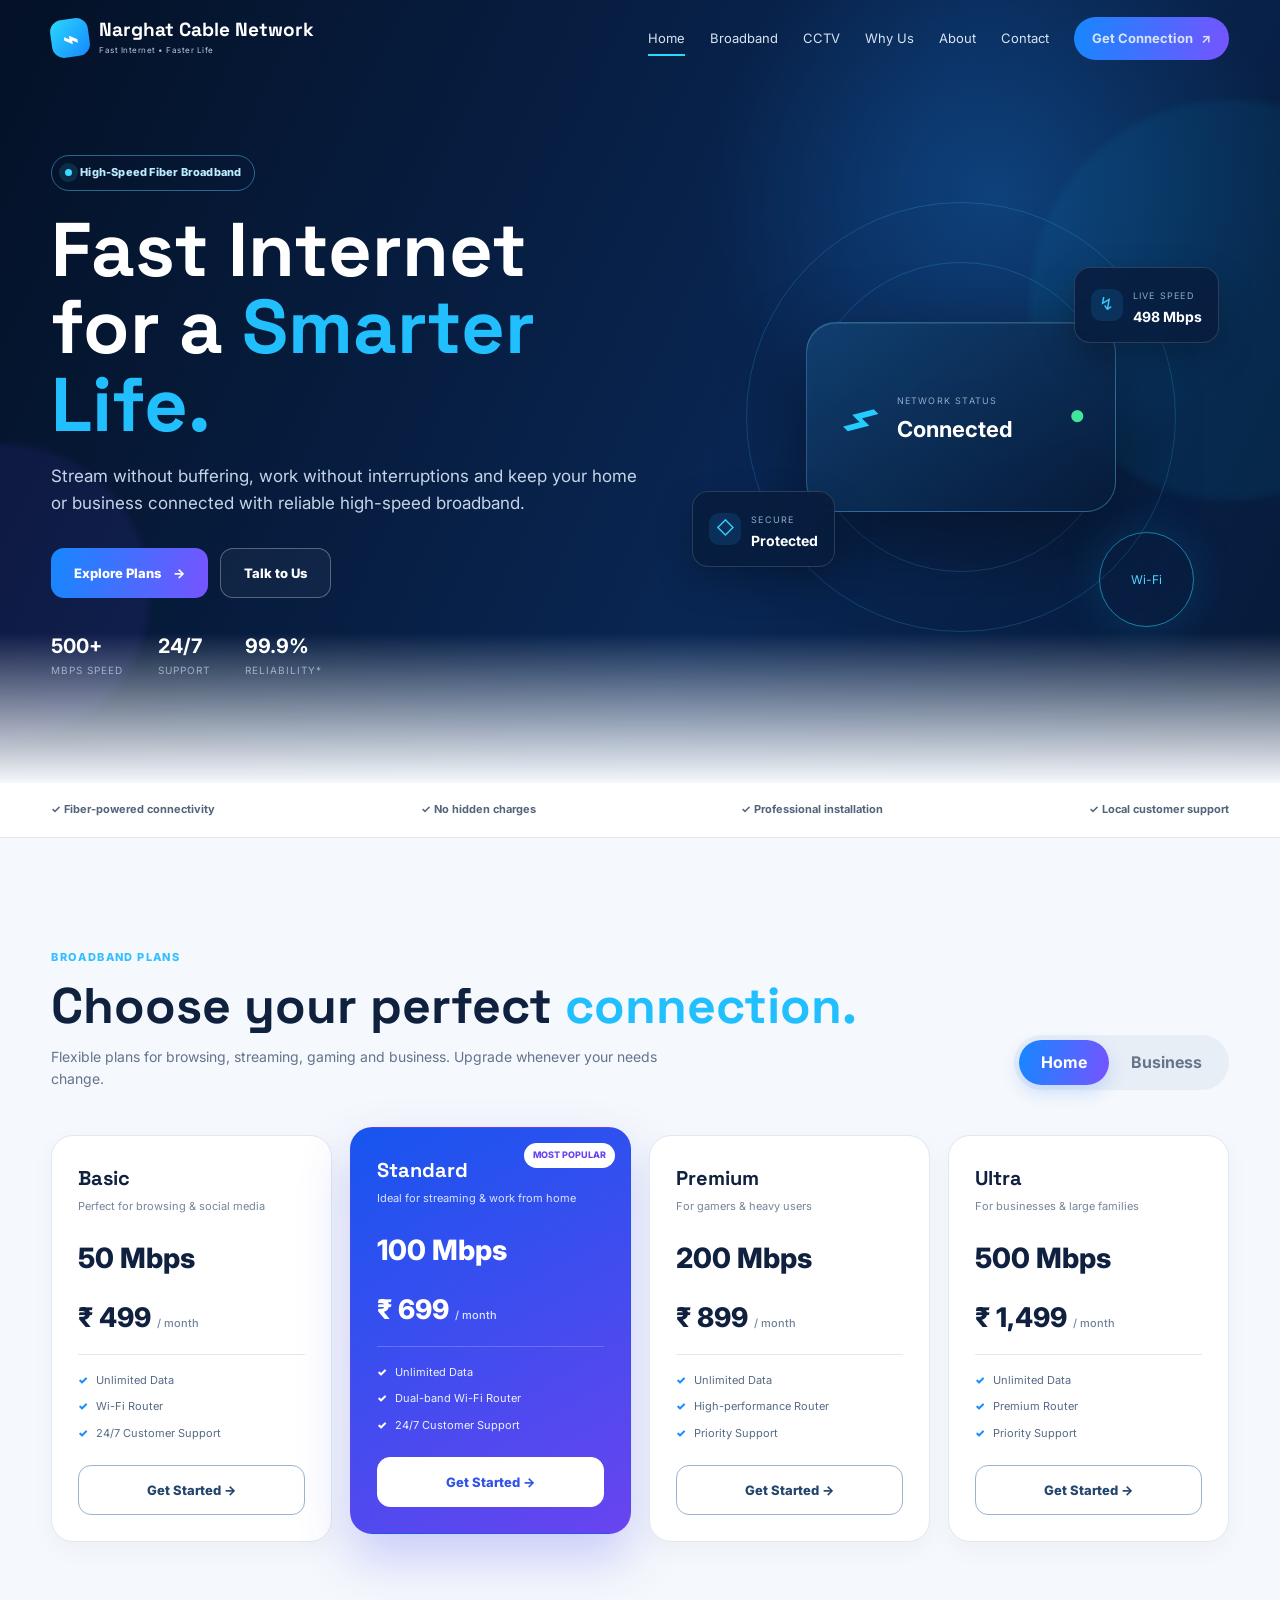
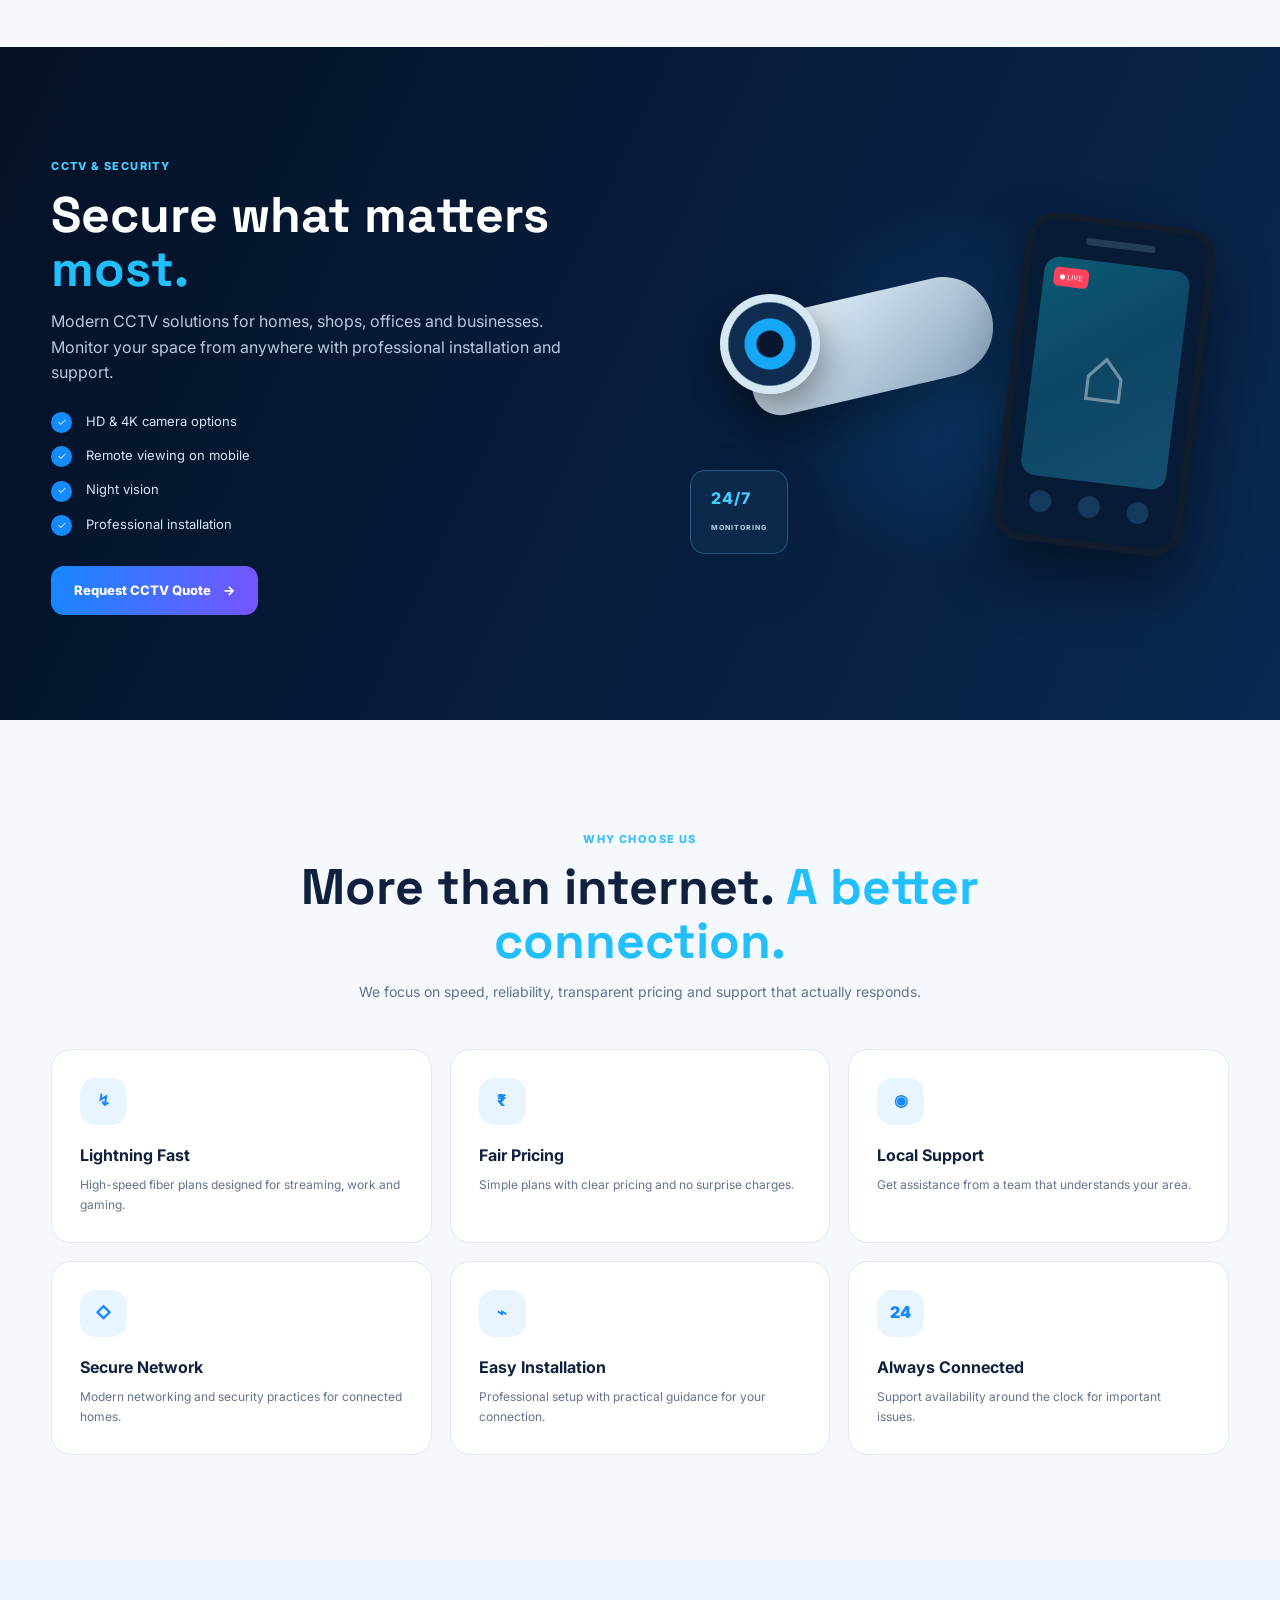
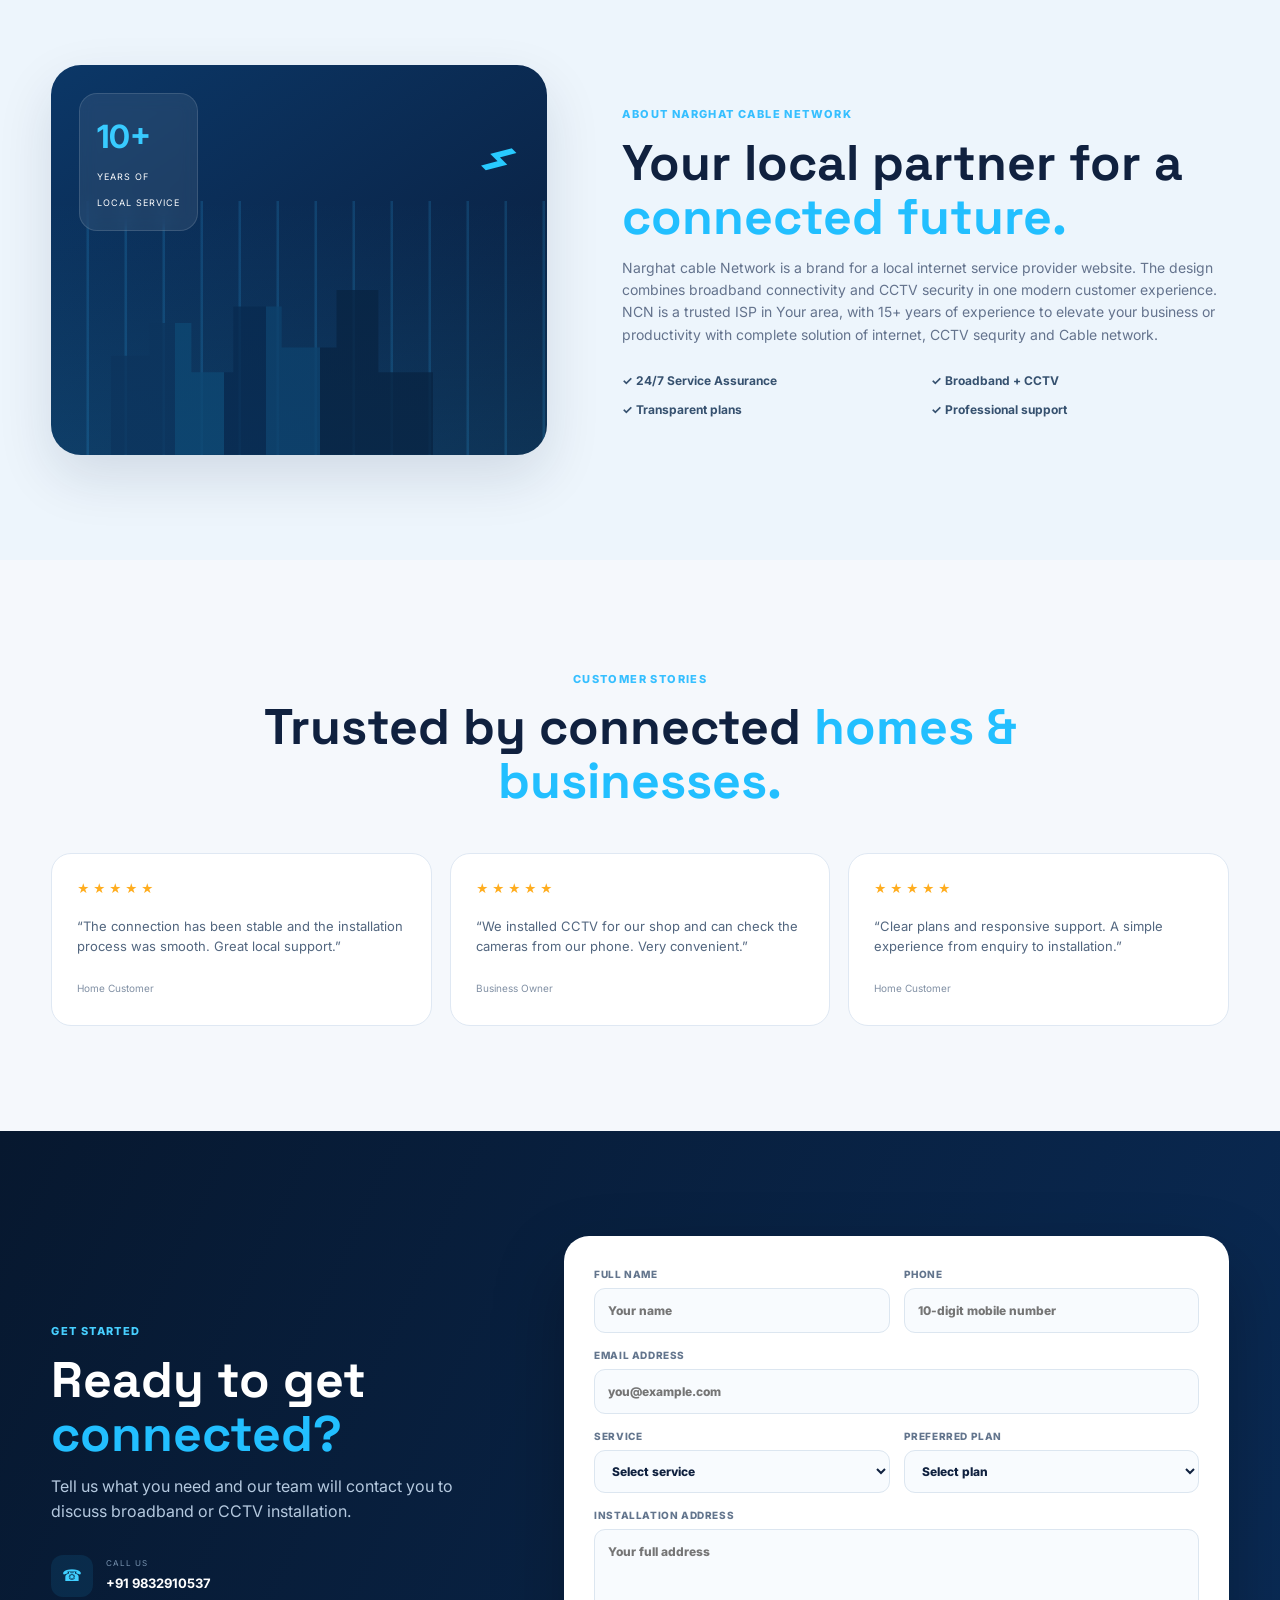
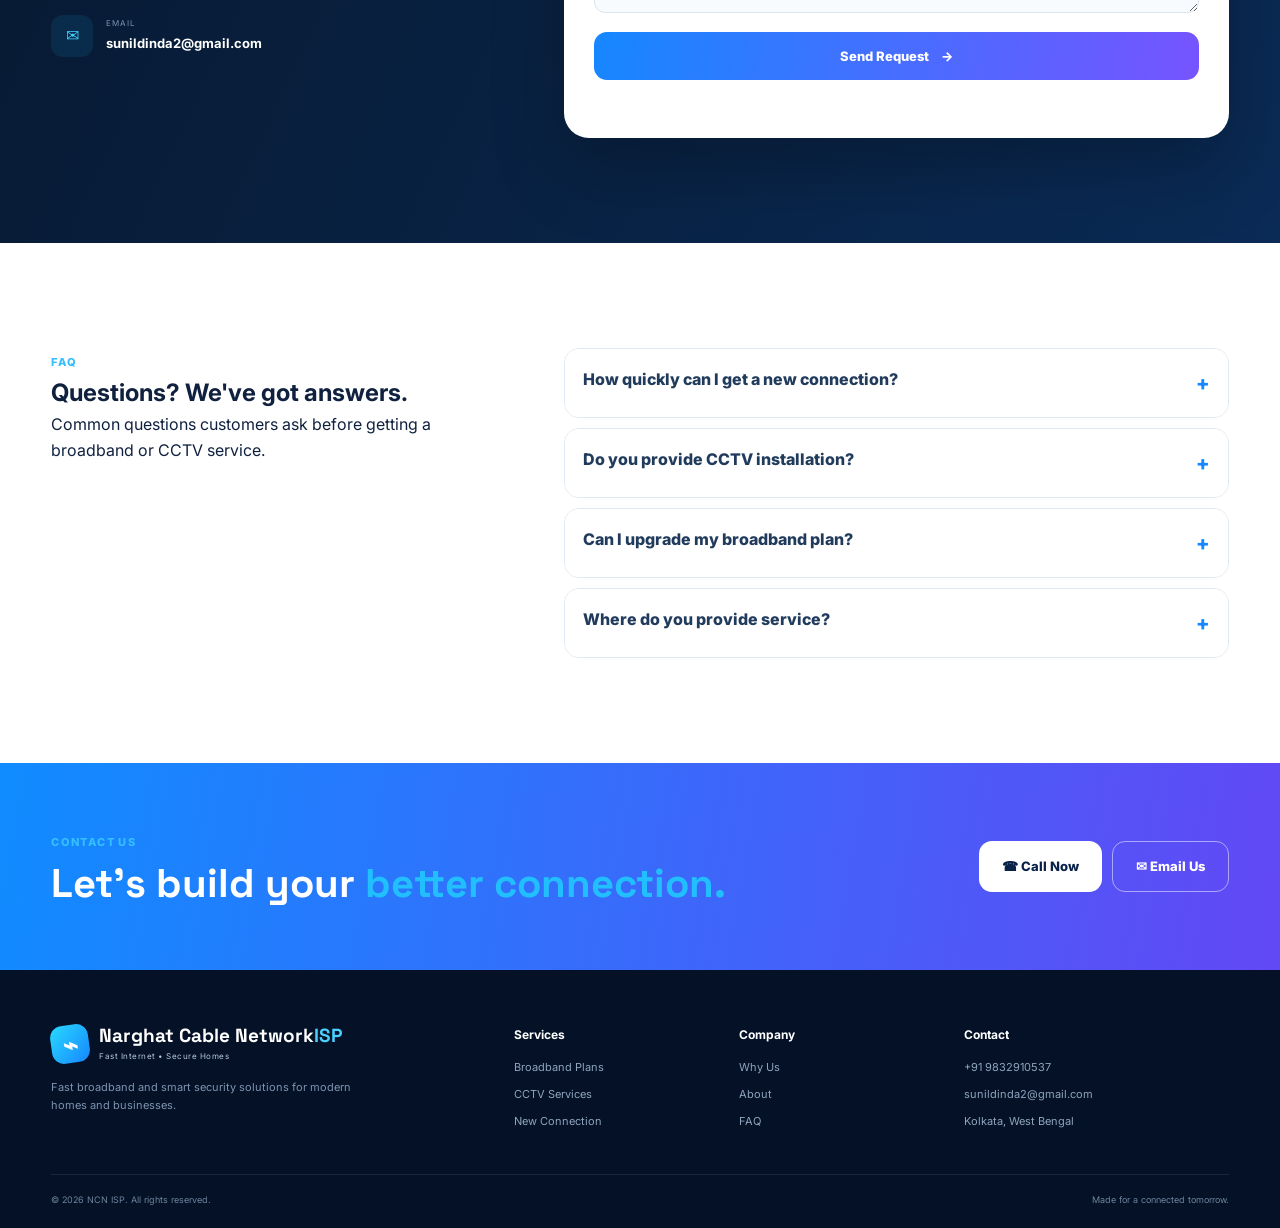
==== commit 3b5d41b3: "Update contact information and ISP branding" ====
--- a/index.html
+++ b/index.html
@@ -209,8 +209,8 @@
             <h2>Ready to get <span>connected?</span></h2>
             <p>Tell us what you need and our team will contact you to discuss broadband or CCTV installation.</p>
             <div class="contact-mini">
-                <div><span>☎</span><div><small>CALL US</small><strong>+91 98765 43210</strong></div></div>
-                <div><span>✉</span><div><small>EMAIL</small><strong>hello@skynetisp.in</strong></div></div>
+                <div><span>☎</span><div><small>CALL US</small><strong>+91 9832910537</strong></div></div>
+                <div><span>✉</span><div><small>EMAIL</small><strong>sunildinda2@gmail.com</strong></div></div>
             </div>
         </div>
 
@@ -232,10 +232,10 @@
                 <label>Preferred Plan
                     <select name="plan">
                         <option value="">Select plan</option>
-                        <option>Fiber 50 - ₹499/month</option>
-                        <option>Fiber 100 - ₹699/month</option>
-                        <option>Fiber 200 - ₹899/month</option>
-                        <option>Fiber 500 - ₹1,499/month</option>
+                        <option>Fiber 50 </option>
+                        <option>Fiber 100 </option>
+                        <option>Fiber 200 </option>
+                        <option>Fiber 30 </option>
                     </select>
                 </label>
             </div>
@@ -265,7 +265,7 @@
 <section class="contact-banner" id="contact">
     <div class="container banner-inner">
         <div><span class="section-kicker">CONTACT US</span><h2>Let's build your <span>better connection.</span></h2></div>
-        <div class="banner-actions"><a href="tel:+919876543210" class="btn btn-light">☎ Call Now</a><a href="mailto:hello@skynetisp.in" class="btn btn-outline-light">✉ Email Us</a></div>
+        <div class="banner-actions"><a href="tel:+919832910537" class="btn btn-light">☎ Call Now</a><a href="mailto:sunildinda2@gmail.com" class="btn btn-outline-light">✉ Email Us</a></div>
     </div>
 </section>
 </main>
@@ -273,14 +273,14 @@
 <footer class="footer">
     <div class="container footer-grid">
         <div class="footer-brand">
-            <a class="brand" href="#home"><span class="brand-icon">⌁</span><span><strong>SkyNet <em>ISP</em></strong><small>Fast Internet • Secure Homes</small></span></a>
+            <a class="brand" href="#home"><span class="brand-icon">⌁</span><span><strong>Narghat Cable Network<em>ISP</em></strong><small>Fast Internet • Secure Homes</small></span></a>
             <p>Fast broadband and smart security solutions for modern homes and businesses.</p>
         </div>
         <div><h4>Services</h4><a href="#plans">Broadband Plans</a><a href="#cctv">CCTV Services</a><a href="#connection">New Connection</a></div>
         <div><h4>Company</h4><a href="#why-us">Why Us</a><a href="#about">About</a><a href="#faq">FAQ</a></div>
-        <div><h4>Contact</h4><a href="tel:+919876543210">+91 98765 43210</a><a href="mailto:hello@skynetisp.in">hello@skynetisp.in</a><span>Kolkata, West Bengal</span></div>
-    </div>
-    <div class="container footer-bottom"><span>© 2026 SkyNet ISP. All rights reserved.</span><span>Made for a connected tomorrow.</span></div>
+        <div><h4>Contact</h4><a href="tel:+919832910537">+91 9832910537</a><a href="mailto:sunildinda2@gmail.com">sunildinda2@gmail.com</a><span>Kolkata, West Bengal</span></div>
+    </div>
+    <div class="container footer-bottom"><span>© 2026 NCN ISP. All rights reserved.</span><span>Made for a connected tomorrow.</span></div>
 </footer>
 
 <button class="back-top" id="backTop" aria-label="Back to top">↑</button>
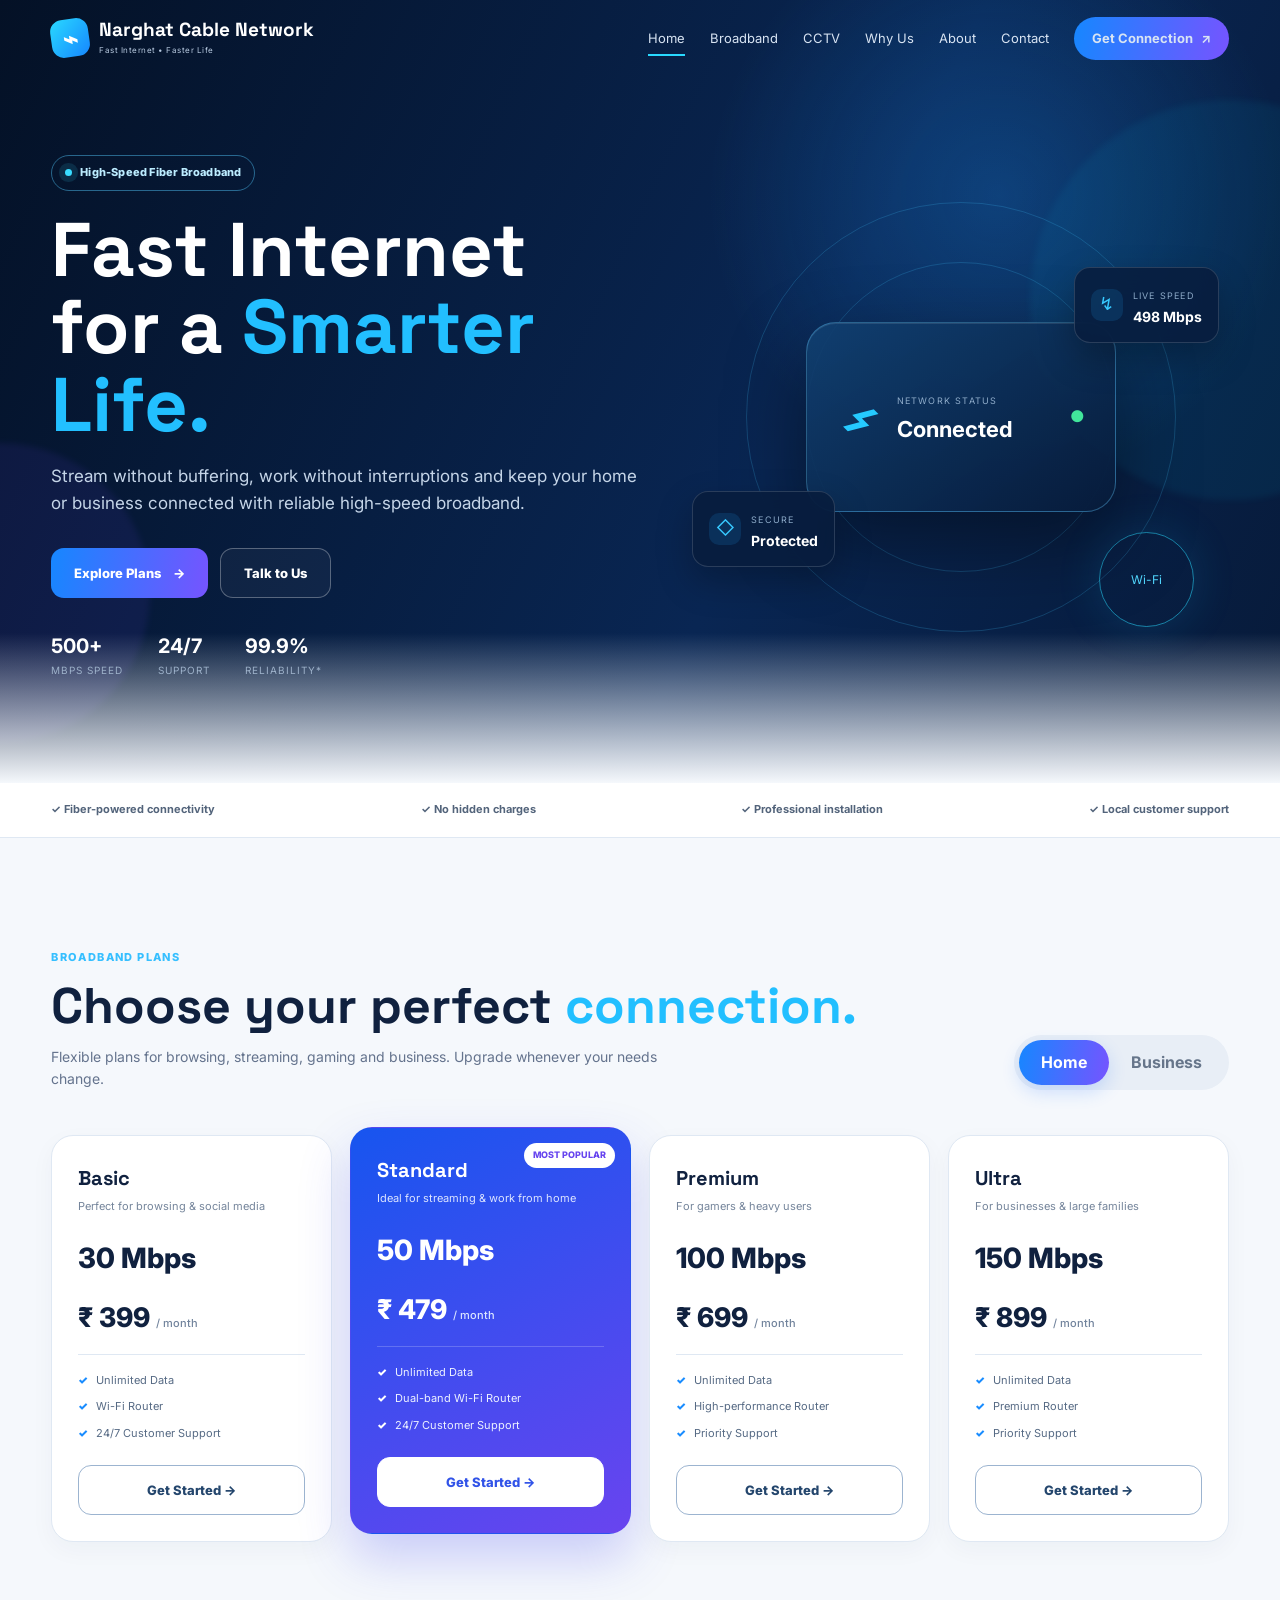
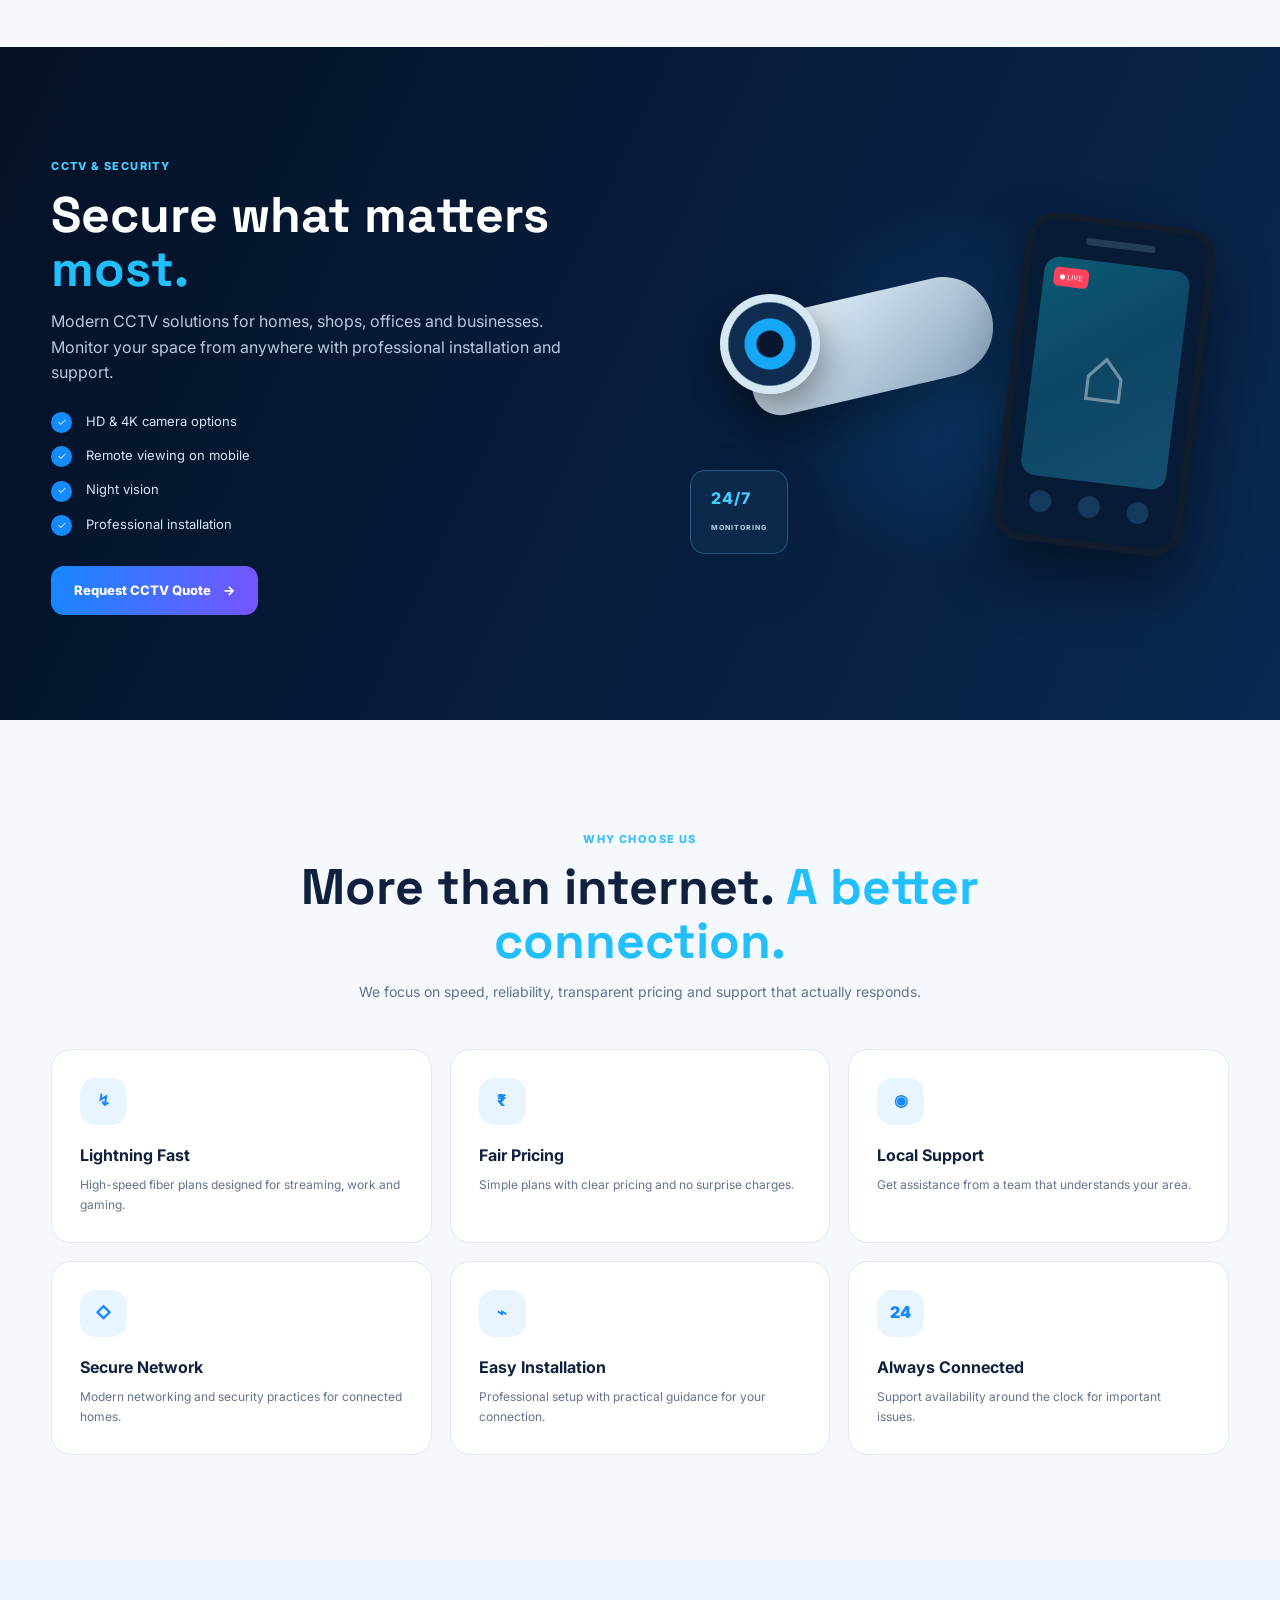
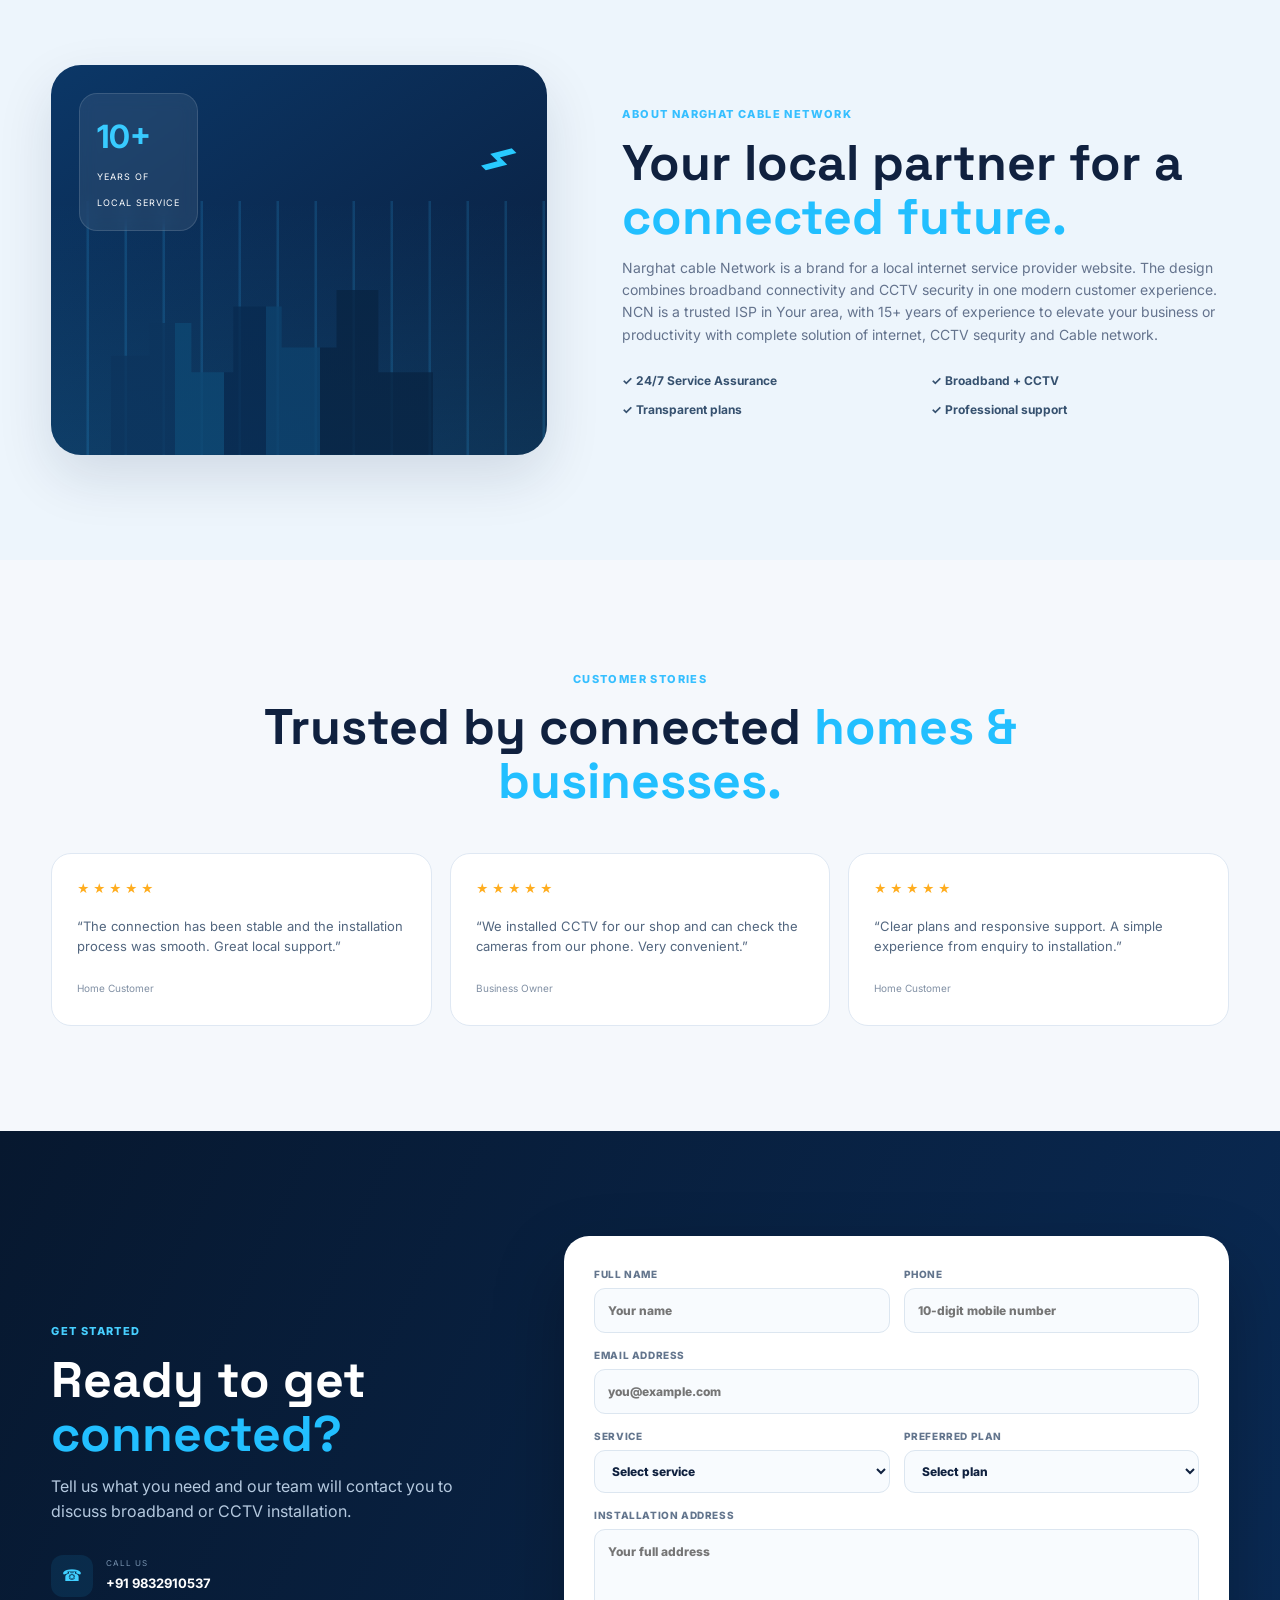
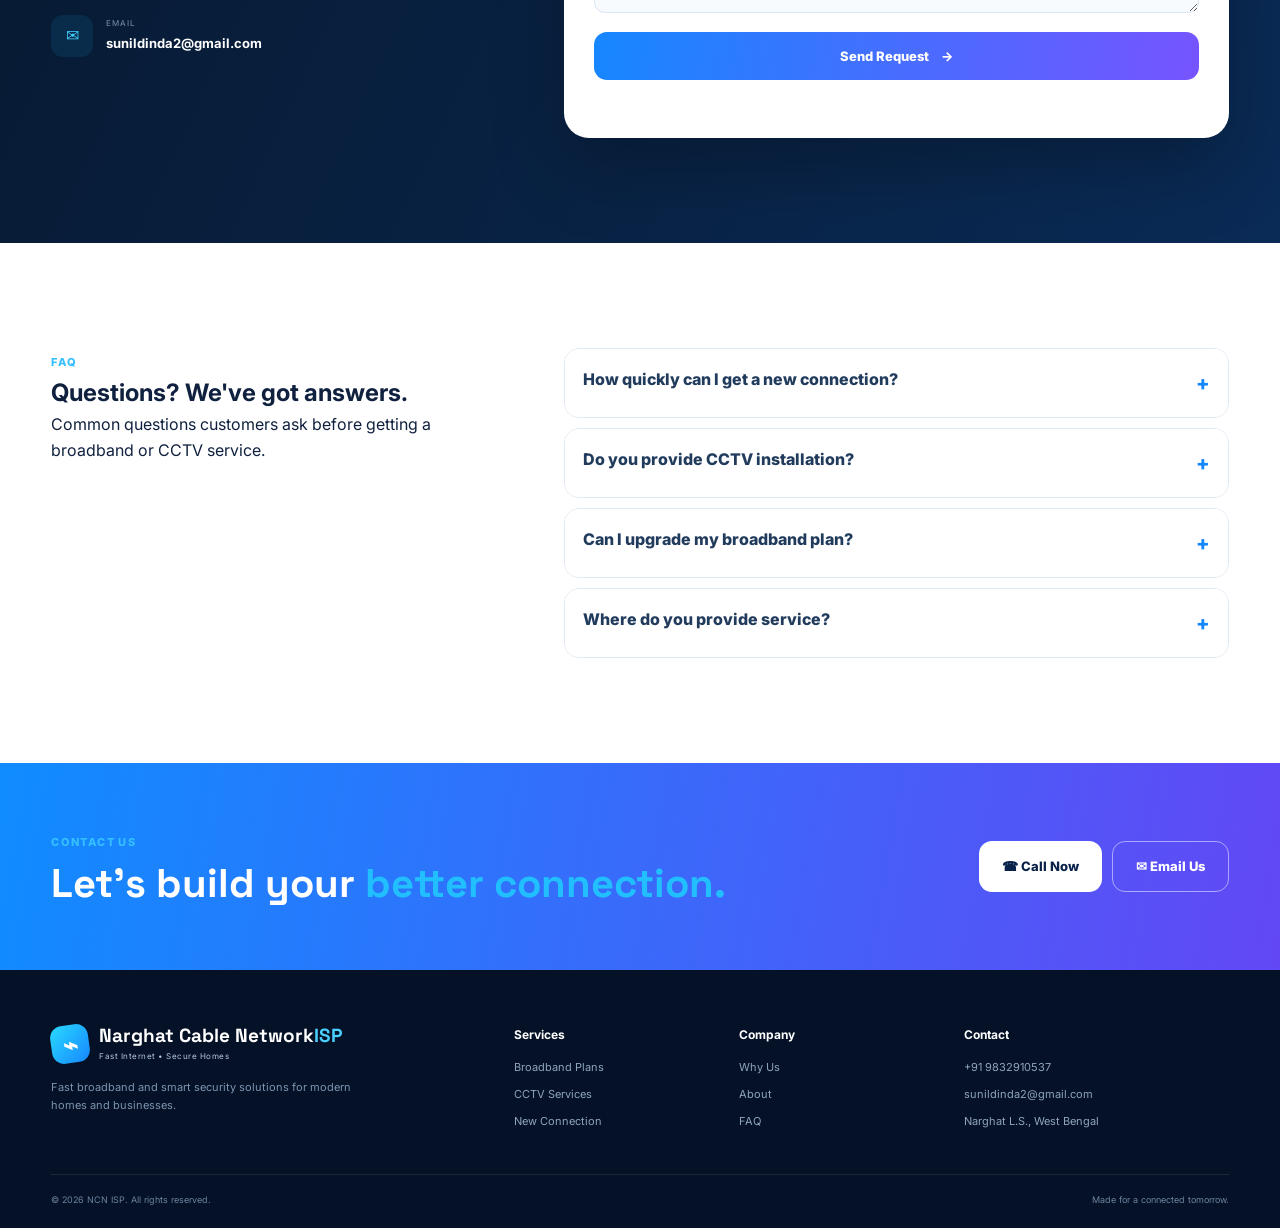
==== commit f919bb53: "Change contact location in footer Updated contact location from Kolkata to Narghat L.S., West Bengal" ====
--- a/index.html
+++ b/index.html
@@ -278,7 +278,7 @@
         </div>
         <div><h4>Services</h4><a href="#plans">Broadband Plans</a><a href="#cctv">CCTV Services</a><a href="#connection">New Connection</a></div>
         <div><h4>Company</h4><a href="#why-us">Why Us</a><a href="#about">About</a><a href="#faq">FAQ</a></div>
-        <div><h4>Contact</h4><a href="tel:+919832910537">+91 9832910537</a><a href="mailto:sunildinda2@gmail.com">sunildinda2@gmail.com</a><span>Kolkata, West Bengal</span></div>
+        <div><h4>Contact</h4><a href="tel:+919832910537">+91 9832910537</a><a href="mailto:sunildinda2@gmail.com">sunildinda2@gmail.com</a><span>Narghat L.S., West Bengal</span></div>
     </div>
     <div class="container footer-bottom"><span>© 2026 NCN ISP. All rights reserved.</span><span>Made for a connected tomorrow.</span></div>
 </footer>
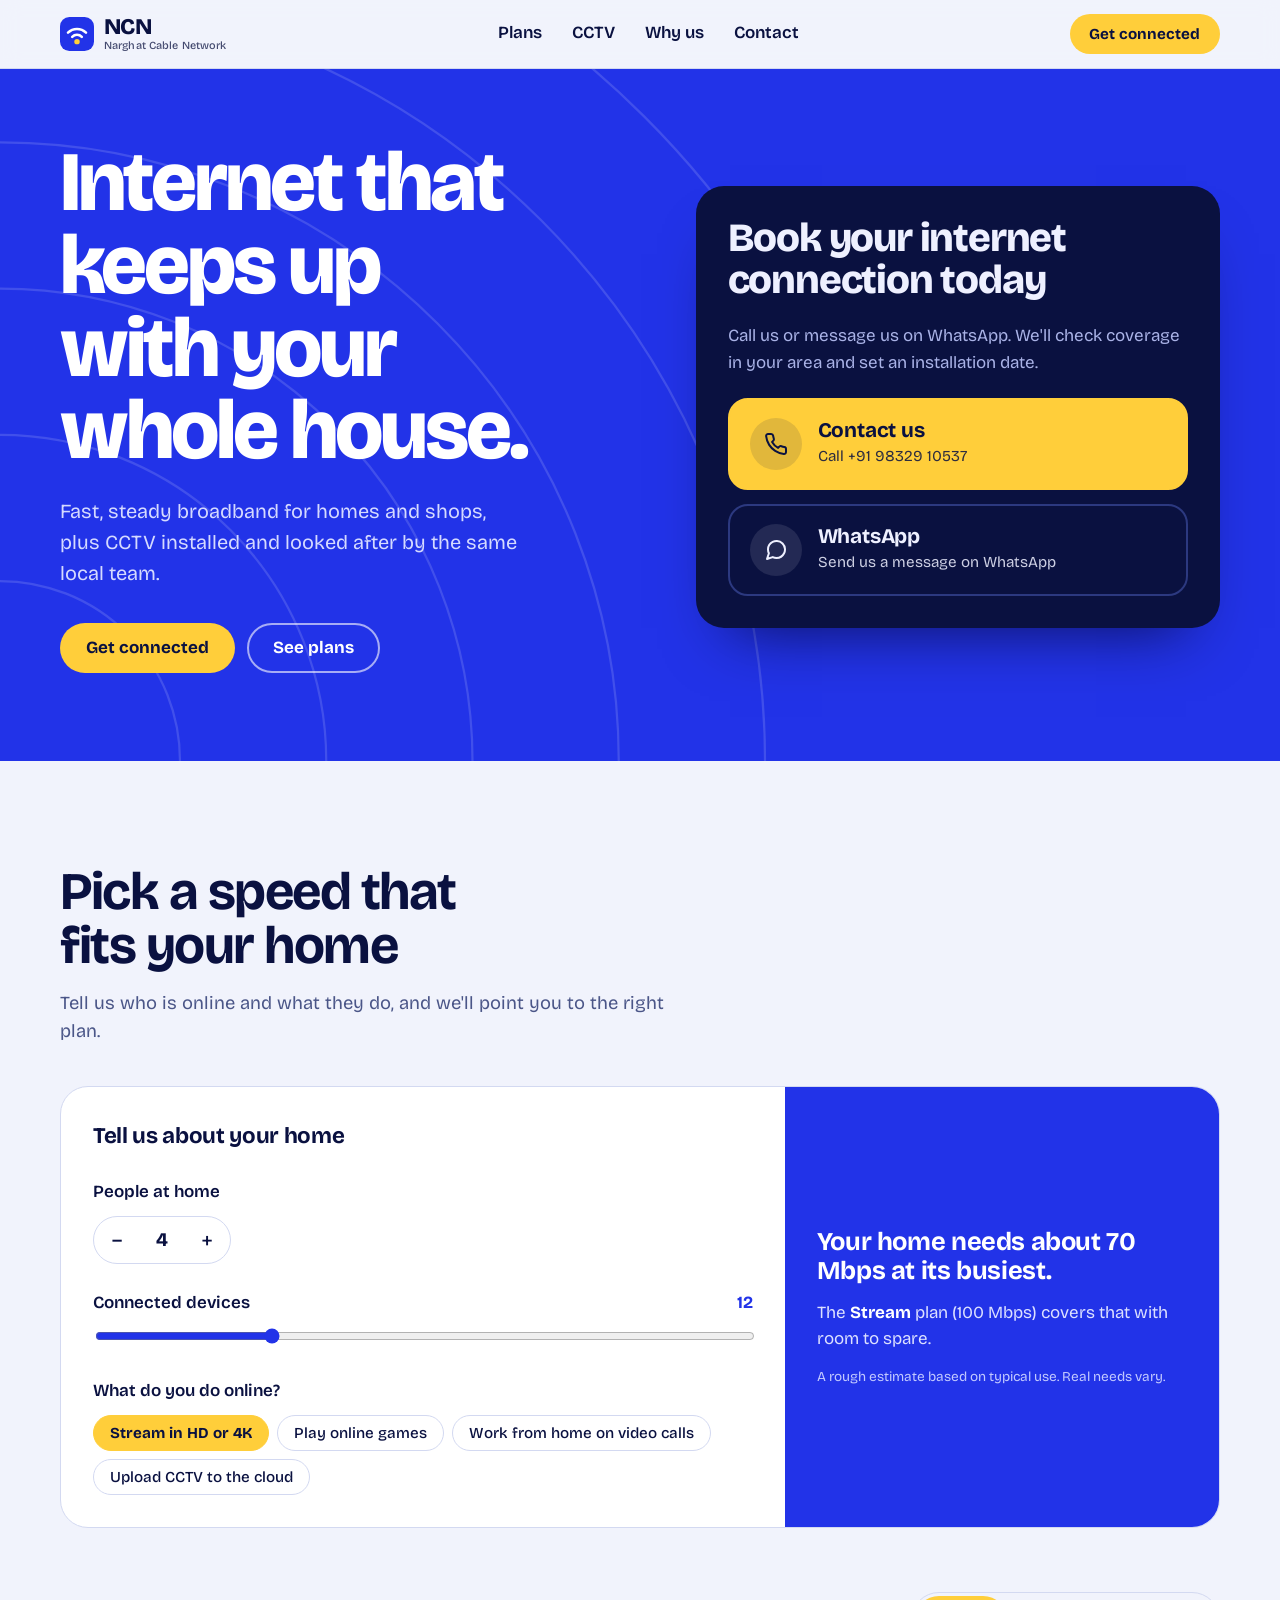
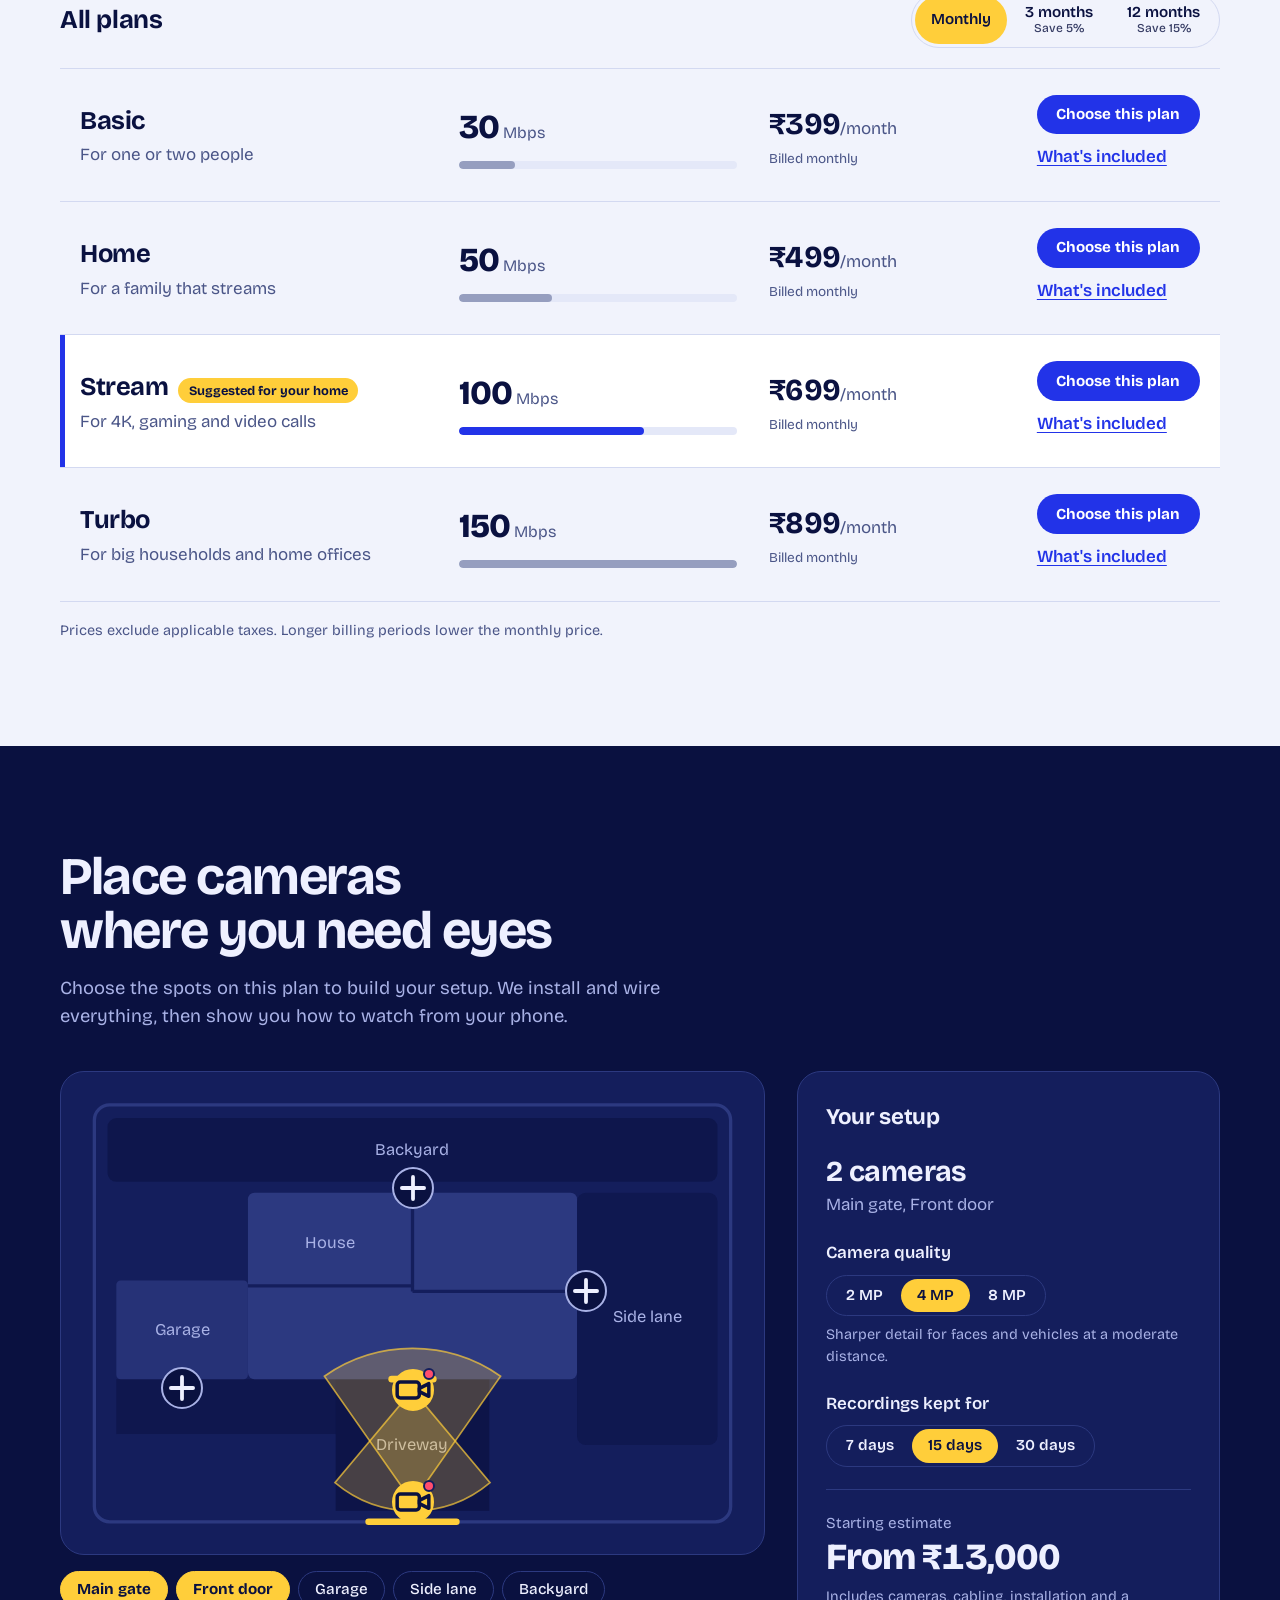
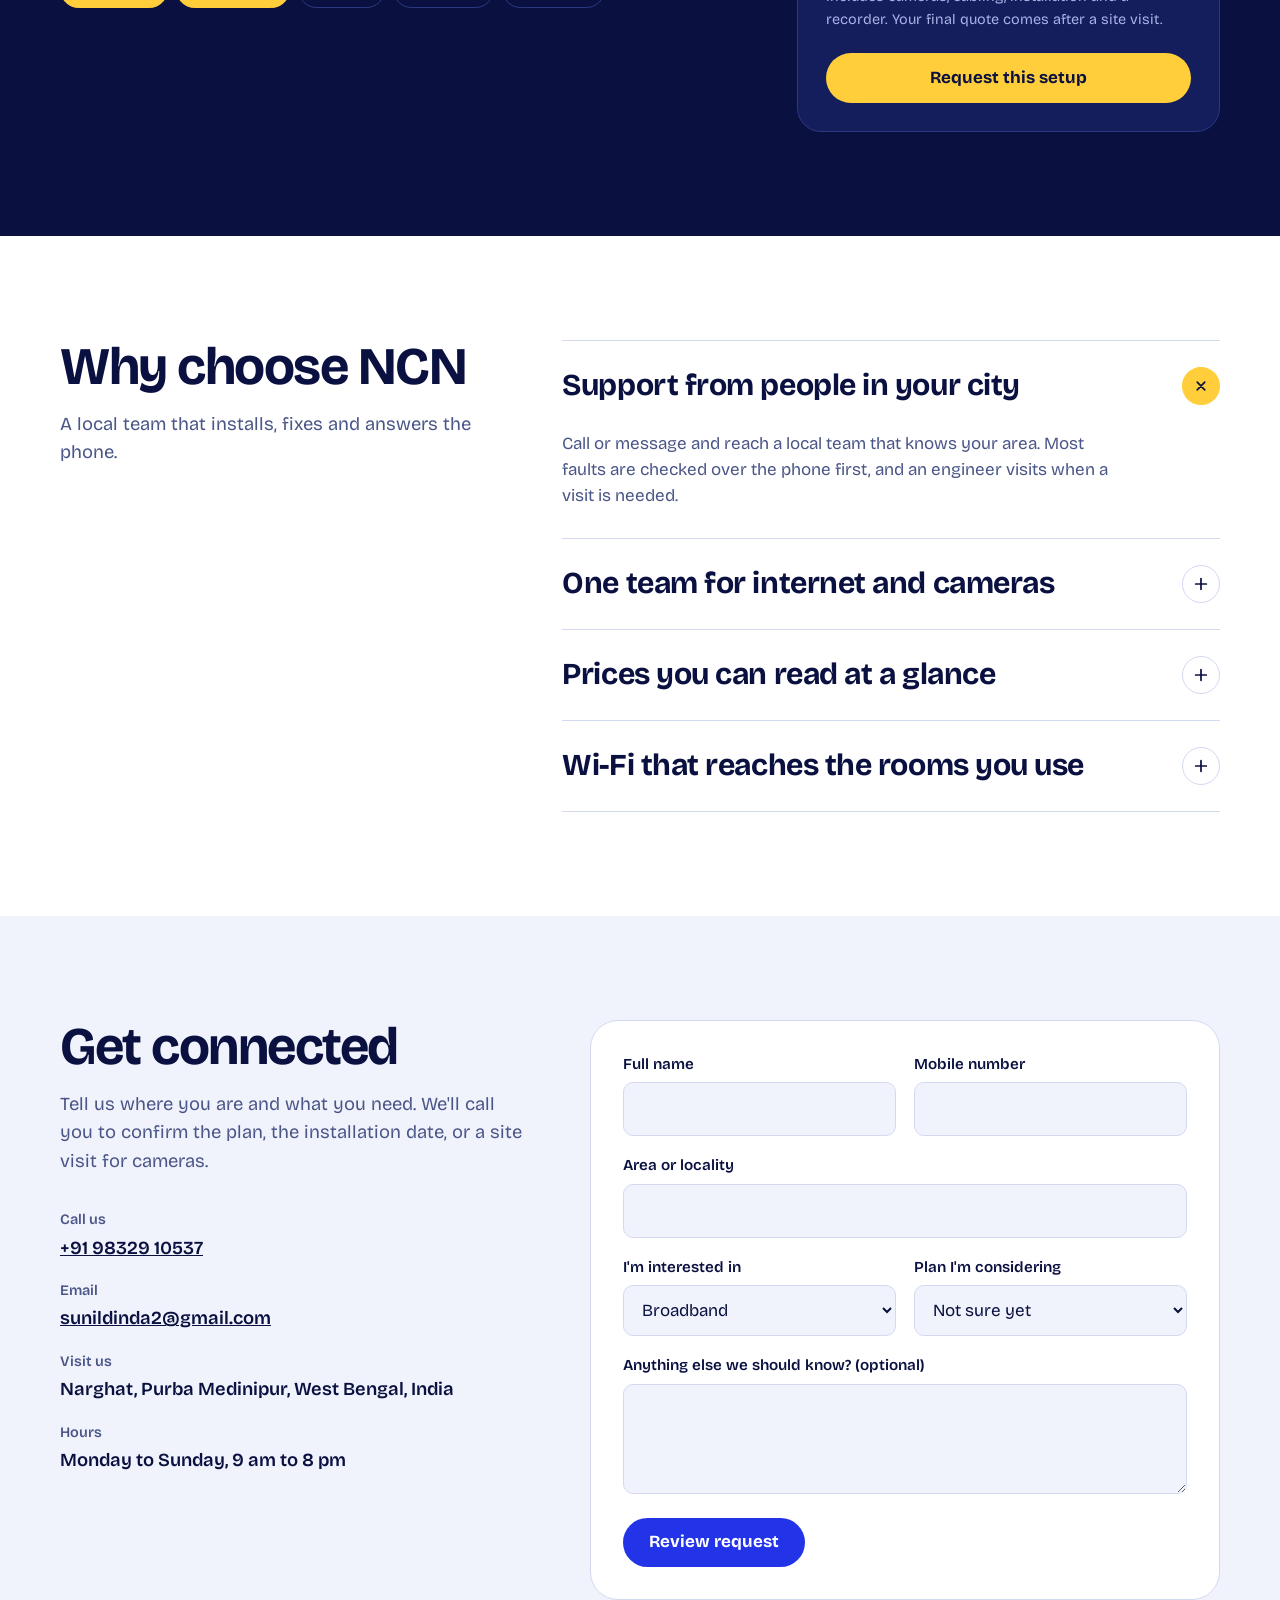
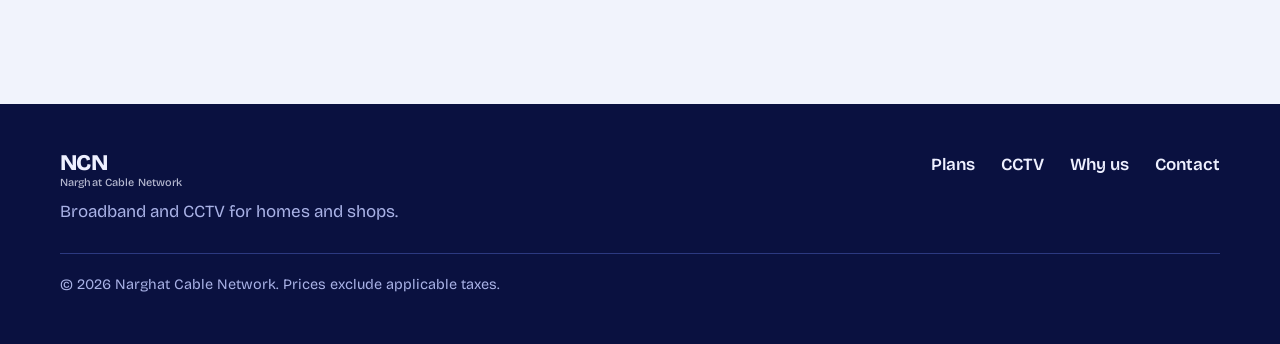
==== commit 5d4330ad: "Add files via upload" ====
--- a/index.html
+++ b/index.html
@@ -1,291 +1,918 @@
-
 <!DOCTYPE html>
 <html lang="en">
 <head>
-    <meta charset="UTF-8">
-    <meta name="viewport" content="width=device-width, initial-scale=1.0">
-    <meta name="description" content="Narghat Cable Network - High-speed broadband and CCTV security solutions.">
-    <title>Narghat Cable Network | Fast Internet. Faster Life.</title>
-
-    <link rel="preconnect" href="https://fonts.googleapis.com">
-    <link rel="preconnect" href="https://fonts.gstatic.com" crossorigin>
-    <link href="https://fonts.googleapis.com/css2?family=Inter:wght@400;500;600;700;800&family=Space+Grotesk:wght@500;600;700&display=swap" rel="stylesheet">
-    <link rel="stylesheet" href="./assets/style.css">
+<meta charset="utf-8">
+<meta name="viewport" content="width=device-width, initial-scale=1">
+<title>NCN | Narghat Cable Network</title>
+<meta name="description" content="Broadband plans for homes and shops, plus CCTV installed and looked after by the same local team.">
+<link rel="preconnect" href="https://fonts.googleapis.com">
+<link rel="preconnect" href="https://fonts.gstatic.com" crossorigin>
+<link href="https://fonts.googleapis.com/css2?family=Bricolage+Grotesque:opsz,wght@12..96,400..800&display=swap" rel="stylesheet">
+<style>
+:root{
+  --bg:#F1F3FC; --surface:#FFFFFF; --surface-2:#E4E8F8;
+  --text:#0A1140; --muted:#4B5688; --line:#D3D9F1;
+  --brand:#2233E8; --brand-text:#2233E8;
+  --accent:#FFCE3A; --on-accent:#0A1140;
+  --alert:#FF4D6D; --err:#C4234A;
+  --hero-bg:#2233E8; --hero-muted:#D5DAFF;
+  --night:#0A1140; --night-2:#141E5C; --night-line:#2C3980;
+  --night-text:#EEF0FF; --night-muted:#A9B2E6;
+  --nav-bg:rgba(241,243,252,.92); --focus:#2233E8;
+  --c-line:var(--line); --c-text:var(--text);
+  color-scheme:light;
+}
+@media (prefers-color-scheme: dark){
+  :root:not([data-theme="light"]){
+    --bg:#080C2E; --surface:#0F1543; --surface-2:#171F58;
+    --text:#ECEEFF; --muted:#A5ADDD; --line:#252F6E;
+    --brand-text:#8F9BFF; --err:#FF8FA6;
+    --night:#040620; --night-2:#0C1240; --night-line:#232E70;
+    --nav-bg:rgba(8,12,46,.92); --focus:#FFCE3A;
+    color-scheme:dark;
+  }
+}
+:root[data-theme="dark"]{
+  --bg:#080C2E; --surface:#0F1543; --surface-2:#171F58;
+  --text:#ECEEFF; --muted:#A5ADDD; --line:#252F6E;
+  --brand-text:#8F9BFF; --err:#FF8FA6;
+  --night:#040620; --night-2:#0C1240; --night-line:#232E70;
+  --nav-bg:rgba(8,12,46,.92); --focus:#FFCE3A;
+  color-scheme:dark;
+}
+
+*,*::before,*::after{box-sizing:border-box}
+html{scroll-behavior:smooth;-webkit-text-size-adjust:100%}
+body{
+  margin:0;background:var(--bg);color:var(--text);
+  font-family:"Bricolage Grotesque",system-ui,-apple-system,"Segoe UI",Roboto,"Helvetica Neue",Arial,sans-serif;
+  font-size:1.0625rem;line-height:1.55;font-optical-sizing:auto;
+}
+svg{display:block;max-width:100%}
+h1,h2,h3,p,dl,dd{margin:0}
+button,input,select,textarea{font:inherit;color:inherit}
+a{color:inherit}
+:focus-visible{outline:3px solid var(--focus);outline-offset:3px;border-radius:6px}
+.hero :focus-visible,.cctv :focus-visible,.foot :focus-visible,.finder-result :focus-visible{outline-color:var(--accent)}
+.wrap{width:min(1160px,100% - 40px);margin-inline:auto}
+[hidden]{display:none !important}
+.sr-only{position:absolute;width:1px;height:1px;overflow:hidden;clip:rect(0 0 0 0);white-space:nowrap}
+.skip{position:absolute;left:-999px;top:8px;background:var(--accent);color:var(--on-accent);padding:.6rem 1rem;border-radius:8px;z-index:100;font-weight:700}
+.skip:focus{left:12px}
+section[id]{scroll-margin-top:68px}
+
+/* Buttons */
+.btn{display:inline-flex;align-items:center;justify-content:center;gap:.5rem;padding:.85rem 1.5rem;border-radius:999px;font-weight:700;border:2px solid transparent;cursor:pointer;text-decoration:none;line-height:1.1;transition:transform .15s ease,background-color .15s ease}
+.btn:hover{transform:translateY(-1px)}
+.btn[disabled]{opacity:.5;cursor:not-allowed;transform:none}
+.btn-sm{padding:.6rem 1.1rem;font-size:.95rem}
+.btn-accent{background:var(--accent);color:var(--on-accent)}
+.btn-brand{background:var(--brand);color:#fff}
+.btn-ghost-light{border-color:rgba(255,255,255,.6);color:#fff;background:transparent}
+.btn-ghost-light:hover{background:rgba(255,255,255,.12)}
+.btn-ghost-dark{border-color:var(--line);color:var(--text);background:transparent}
+.btn-ghost-dark:hover{background:var(--surface-2)}
+.link-btn{background:none;border:0;padding:.25rem 0;font-weight:600;text-decoration:underline;text-underline-offset:3px;cursor:pointer;color:var(--brand-text)}
+
+/* Chips and segmented controls */
+.chips{display:flex;flex-wrap:wrap;gap:8px}
+.chip{border:1.5px solid var(--c-line);color:var(--c-text);background:transparent;padding:.5rem 1rem;border-radius:999px;cursor:pointer;font-weight:500;font-size:.95rem;line-height:1.2}
+.chip[aria-pressed="true"]{background:var(--accent);border-color:var(--accent);color:var(--on-accent);font-weight:700}
+.seg{display:inline-flex;flex-wrap:wrap;border:1.5px solid var(--c-line);border-radius:999px;padding:3px;gap:2px}
+.seg button{border:0;background:transparent;color:var(--c-text);padding:.5rem 1rem;border-radius:999px;cursor:pointer;font-weight:600;font-size:.95rem;line-height:1.15}
+.seg button small{display:block;font-weight:500;font-size:.75rem;opacity:.8}
+.seg button[aria-pressed="true"]{background:var(--accent);color:var(--on-accent)}
+
+/* Nav */
+.nav{position:sticky;top:0;z-index:50;background:var(--nav-bg);backdrop-filter:blur(10px);-webkit-backdrop-filter:blur(10px);border-bottom:1px solid var(--line)}
+.nav-in{display:flex;align-items:center;justify-content:space-between;height:68px;gap:16px}
+.brand{display:flex;align-items:center;gap:10px;font-weight:800;font-size:1.35rem;letter-spacing:-.025em;text-decoration:none}
+.brand-mark{width:34px;height:34px;flex:none}
+.brand-text{display:flex;flex-direction:column;line-height:1}
+.brand-name{font-size:1.4rem;font-weight:800;letter-spacing:-.025em}
+.brand-sub{font-size:.68rem;font-weight:500;letter-spacing:.01em;opacity:.75;margin-top:3px;white-space:nowrap}
+.nav-links{display:flex;gap:30px;list-style:none;margin:0;padding:0}
+.nav-links a{text-decoration:none;font-weight:600;padding:.4rem 0;border-bottom:2px solid transparent}
+.nav-links a:hover{border-bottom-color:var(--accent)}
+.nav-right{display:flex;align-items:center;gap:10px}
+.menu-btn{display:none;width:44px;height:44px;border-radius:50%;border:1.5px solid var(--line);background:transparent;cursor:pointer;place-items:center}
+.mobile-menu{display:none;border-top:1px solid var(--line);padding:6px 0 18px}
+.mobile-menu.open{display:block}
+.mobile-menu a{display:block;padding:.85rem 0;font-weight:700;font-size:1.2rem;text-decoration:none;border-bottom:1px solid var(--line)}
+
+/* Hero */
+.hero{position:relative;overflow:hidden;background:var(--hero-bg);color:#fff}
+.hero-rings{position:absolute;left:0;bottom:0;width:min(900px,95vw);pointer-events:none}
+.hero-grid{position:relative;display:grid;grid-template-columns:minmax(0,1.05fr) minmax(0,.95fr);gap:56px;align-items:center;padding:72px 0 88px}
+.hero h1{font-size:clamp(2.7rem,6.6vw,5.4rem);font-weight:800;line-height:.98;letter-spacing:-.035em;text-wrap:balance}
+.lead{margin-top:24px;font-size:1.25rem;color:var(--hero-muted);max-width:36ch}
+.hero-cta{display:flex;flex-wrap:wrap;gap:12px;margin-top:34px}
+
+/* Booking panel */
+.book{background:var(--night);color:var(--night-text);border-radius:28px;padding:32px;box-shadow:0 34px 60px -34px rgba(0,0,30,.7);display:grid;gap:22px}
+.book h2{font-size:clamp(1.8rem,3.2vw,2.5rem);font-weight:800;letter-spacing:-.03em;line-height:1.04;text-wrap:balance}
+.book .sub{color:var(--night-muted)}
+.book-opts{display:grid;gap:14px}
+.opt{display:flex;align-items:center;gap:16px;padding:18px 20px;border-radius:20px;text-decoration:none;border:2px solid var(--night-line);transition:transform .15s ease,background-color .15s ease}
+.opt:hover{transform:translateY(-2px)}
+.opt-ico{flex:none;width:52px;height:52px;border-radius:50%;display:grid;place-items:center;background:rgba(255,255,255,.1)}
+.opt strong{display:block;font-size:1.3rem;font-weight:700;letter-spacing:-.01em;line-height:1.15}
+.opt-d{display:block;font-size:.95rem;opacity:.85;margin-top:2px}
+.opt-call{background:var(--accent);color:var(--on-accent);border-color:var(--accent)}
+.opt-call .opt-ico{background:rgba(10,17,64,.12)}
+.opt-wa{color:var(--night-text)}
+.opt-wa:hover{background:rgba(255,255,255,.07)}
+
+/* Sections */
+.sec{padding:clamp(60px,9vw,104px) 0}
+.sec-head{max-width:660px;margin-bottom:40px}
+.sec-head h2{font-size:clamp(2rem,4.6vw,3.3rem);line-height:1.02;letter-spacing:-.028em;font-weight:700;text-wrap:balance}
+.sec-head p{margin-top:16px;color:var(--muted);font-size:1.15rem;max-width:52ch}
+
+/* Finder */
+.finder{display:grid;grid-template-columns:minmax(0,1.25fr) minmax(0,.75fr);background:var(--surface);border:1px solid var(--line);border-radius:28px;overflow:hidden}
+.finder-controls{padding:32px;display:grid;gap:26px;align-content:start}
+.finder-controls h3{font-size:1.4rem;font-weight:700;letter-spacing:-.015em}
+.ctl-label{display:flex;justify-content:space-between;align-items:baseline;font-weight:600;margin-bottom:10px}
+.ctl-label output{color:var(--brand-text);font-weight:700}
+.stepper{display:inline-flex;align-items:center;border:1.5px solid var(--line);border-radius:999px}
+.stepper button{width:46px;height:46px;border:0;background:none;font-size:1.5rem;cursor:pointer;border-radius:50%;line-height:1}
+.stepper output{min-width:44px;text-align:center;font-weight:700;font-size:1.2rem}
+input[type=range]{width:100%;accent-color:var(--brand-text)}
+.finder-result{background:var(--brand);color:#fff;padding:32px;display:flex;flex-direction:column;justify-content:center;gap:14px}
+.fr-need{font-size:1.6rem;font-weight:700;line-height:1.15;letter-spacing:-.015em}
+.fr-plan{color:#DCE0FF}
+.fr-plan strong{color:#fff}
+.fr-note{font-size:.85rem;color:#C2C9FF}
+
+/* Plans */
+.plans-head{display:flex;flex-wrap:wrap;align-items:center;justify-content:space-between;gap:16px;margin-top:64px}
+.plans-head h3{font-size:1.6rem;font-weight:700;letter-spacing:-.015em}
+.plans{list-style:none;margin:20px 0 0;padding:0;border-top:1px solid var(--line)}
+.plan{display:grid;grid-template-columns:minmax(0,1.25fr) minmax(0,1fr) minmax(0,.85fr) auto;gap:8px 32px;align-items:center;padding:26px 20px;border-bottom:1px solid var(--line)}
+.plan.is-suggested{background:var(--surface);box-shadow:inset 5px 0 0 var(--brand-text)}
+.plan-name{display:inline;font-size:1.6rem;font-weight:700;letter-spacing:-.015em}
+.plan-flag{display:inline-block;background:var(--accent);color:var(--on-accent);font-size:.8rem;font-weight:700;padding:.15rem .65rem;border-radius:999px;margin-left:.6rem;vertical-align:middle}
+.plan-tag{color:var(--muted);margin-top:2px}
+.plan-mbps{font-size:1rem;color:var(--muted)}
+.plan-mbps b{font-size:2.1rem;font-weight:800;letter-spacing:-.025em;color:var(--text);margin-right:.2rem}
+.bar{height:8px;border-radius:99px;background:var(--surface-2);margin-top:8px;overflow:hidden}
+.bar i{display:block;height:100%;background:var(--muted);opacity:.5;border-radius:99px}
+.is-suggested .bar i{background:var(--brand-text);opacity:1}
+.amount{font-size:1.9rem;font-weight:700;font-variant-numeric:tabular-nums;letter-spacing:-.02em}
+.per{color:var(--muted)}
+.billed{display:block;color:var(--muted);font-size:.85rem}
+.plan-actions{display:flex;flex-direction:column;align-items:flex-start;gap:6px}
+.plan-details{grid-column:1/-1;padding-top:10px}
+.plan-details ul{margin:0;padding-left:1.2rem;display:grid;gap:4px;color:var(--muted)}
+.fine{margin-top:18px;color:var(--muted);font-size:.9rem}
+
+/* CCTV */
+.cctv{--c-line:var(--night-line);--c-text:var(--night-text);background:var(--night);color:var(--night-text)}
+.cctv .sec-head p{color:var(--night-muted)}
+.cctv-grid{display:grid;grid-template-columns:minmax(0,1.25fr) minmax(0,.75fr);gap:32px;align-items:start}
+.map{position:relative;aspect-ratio:640/440;border-radius:24px;overflow:hidden;background:var(--night-2);border:1px solid var(--night-line)}
+.map svg{position:absolute;inset:0;width:100%;height:100%}
+.spots{position:absolute;inset:0}
+.spot{position:absolute;width:42px;height:42px;transform:translate(-50%,-50%);border-radius:50%;border:2px solid var(--night-muted);background:var(--night);color:var(--night-text);display:grid;place-items:center;cursor:pointer;padding:0;transition:transform .15s ease,background-color .15s ease}
+.spot:hover{transform:translate(-50%,-50%) scale(1.1)}
+.spot .i-cam{display:none}
+.spot[aria-pressed="true"]{background:var(--accent);border-color:var(--accent);color:var(--on-accent)}
+.spot[aria-pressed="true"] .i-cam{display:block}
+.spot[aria-pressed="true"] .i-plus{display:none}
+.spot[aria-pressed="true"]::after{content:"";position:absolute;top:-3px;right:-3px;width:12px;height:12px;border-radius:50%;background:var(--alert);border:2px solid var(--night-2);animation:rec 1.8s ease-in-out infinite}
+@keyframes rec{50%{opacity:.25}}
+.cone{fill:var(--accent);fill-opacity:.24;stroke:var(--accent);stroke-opacity:.7;stroke-width:1.5;opacity:0;transition:opacity .25s ease}
+.cone.on{opacity:1}
+.spot-chips{margin-top:16px}
+.setup{background:var(--night-2);border:1px solid var(--night-line);border-radius:24px;padding:28px;display:grid;gap:22px}
+.setup h3{font-size:1.4rem;font-weight:700;letter-spacing:-.015em}
+.setup-count{font-size:1.8rem;font-weight:700;letter-spacing:-.02em;line-height:1.1}
+.setup-list{color:var(--night-muted);margin-top:4px}
+.setup .ctl-label{margin-bottom:8px}
+.hint{color:var(--night-muted);font-size:.9rem;margin-top:8px}
+.estimate{border-top:1px solid var(--night-line);padding-top:20px}
+.est-label{color:var(--night-muted);font-size:.95rem}
+.est-amount{display:block;font-size:2.3rem;font-weight:800;letter-spacing:-.025em;font-variant-numeric:tabular-nums;line-height:1.15}
+
+/* Why */
+.why{background:var(--surface)}
+.why-grid{display:grid;grid-template-columns:minmax(0,.8fr) minmax(0,1.2fr);gap:64px;align-items:start}
+.why-side{position:sticky;top:110px}
+.why-side .sec-head{margin-bottom:0}
+.acc-item{border-top:1px solid var(--line)}
+.acc-item:last-child{border-bottom:1px solid var(--line)}
+.acc-btn{display:flex;width:100%;justify-content:space-between;align-items:center;gap:16px;background:none;border:0;padding:26px 0;text-align:left;cursor:pointer;font-size:clamp(1.3rem,2.6vw,1.9rem);font-weight:700;letter-spacing:-.015em;line-height:1.15}
+.acc-ico{flex:none;width:38px;height:38px;border:1.5px solid var(--line);border-radius:50%;display:grid;place-items:center;transition:transform .25s ease,background-color .25s ease}
+.acc-item.open .acc-ico{transform:rotate(45deg);background:var(--accent);border-color:var(--accent);color:var(--on-accent)}
+.acc-panel{display:grid;grid-template-rows:0fr;visibility:hidden;transition:grid-template-rows .25s ease,visibility 0s .25s}
+.acc-item.open .acc-panel{grid-template-rows:1fr;visibility:visible;transition:grid-template-rows .25s ease,visibility 0s}
+.acc-panel>div{overflow:hidden;min-height:0}
+.acc-panel p{padding:0 56px 28px 0;color:var(--muted);max-width:56ch}
+
+/* Contact */
+.contact-grid{display:grid;grid-template-columns:minmax(0,.85fr) minmax(0,1.15fr);gap:64px;align-items:start}
+.contact-info .sec-head{margin-bottom:0}
+.details{margin-top:34px;display:grid;gap:18px}
+.details dt{font-size:.9rem;color:var(--muted);font-weight:600}
+.details dd{margin-top:2px;font-size:1.15rem;font-weight:600}
+.form-panel{background:var(--surface);border:1px solid var(--line);border-radius:28px;padding:32px}
+.fgrid{display:grid;grid-template-columns:1fr 1fr;gap:18px}
+.field{display:grid;gap:6px;align-content:start}
+.field.full{grid-column:1/-1}
+.field label{font-weight:600;font-size:.95rem}
+.field input,.field select,.field textarea{width:100%;padding:.8rem .9rem;border:1.5px solid var(--line);border-radius:10px;background:var(--bg)}
+.field textarea{min-height:110px;resize:vertical}
+.field [aria-invalid="true"]{border-color:var(--err)}
+.err{color:var(--err);font-size:.9rem;font-weight:600}
+.form-actions{margin-top:24px}
+.send-box h3{font-size:1.6rem;font-weight:700;letter-spacing:-.015em}
+.send-box>p{color:var(--muted);margin-top:6px}
+.summary{margin-top:20px;padding:18px 20px;border:1.5px dashed var(--line);border-radius:14px;background:var(--bg);white-space:pre-wrap;word-break:break-word}
+.send-actions{display:flex;flex-wrap:wrap;gap:10px;margin-top:20px}
+.copy-note{margin-top:12px;color:var(--muted);font-size:.9rem;min-height:1.4em}
+
+/* Footer */
+.foot{background:var(--night);color:var(--night-text);padding:48px 0}
+.foot-in{display:flex;flex-wrap:wrap;gap:28px 64px;justify-content:space-between;align-items:flex-start}
+.foot p{color:var(--night-muted);margin-top:10px;max-width:34ch}
+.foot nav{display:flex;flex-wrap:wrap;gap:8px 26px}
+.foot nav a{text-decoration:none;font-weight:600}
+.foot nav a:hover{text-decoration:underline}
+.foot .small{flex-basis:100%;max-width:none;font-size:.9rem;border-top:1px solid var(--night-line);padding-top:20px;margin-top:0}
+
+@media (max-width:900px){
+  .hero-grid,.cctv-grid,.why-grid,.contact-grid,.finder{grid-template-columns:1fr}
+  .hero-grid{gap:40px;padding:48px 0 60px}
+  .why-grid,.contact-grid{gap:36px}
+  .why-side{position:static}
+  .nav-links{display:none}
+  .menu-btn{display:grid}
+  .plan{grid-template-columns:1fr 1fr;padding:22px 14px}
+  .plan-main,.plan-actions{grid-column:1/-1}
+  .plan-actions{flex-direction:row;align-items:center;flex-wrap:wrap;gap:8px 18px}
+  .finder-controls,.finder-result,.form-panel{padding:24px}
+  .fgrid{grid-template-columns:1fr}
+  .acc-panel p{padding-right:0}
+}
+@media (prefers-reduced-motion:reduce){
+  *,*::before,*::after{animation:none !important;transition:none !important;scroll-behavior:auto !important}
+}
+</style>
 </head>
 <body>
-
-<header class="site-header" id="siteHeader">
-    <div class="container nav-wrap">
-        <a class="brand" href="#home" aria-label="Narghat Cable Network home">
-            <span class="brand-icon">⌁</span>
-            <span>
-                <strong>Narghat Cable Network</strong>
-                <small>Fast Internet • Faster Life</small>
-            </span>
+<a class="skip" href="#main">Skip to content</a>
+
+<header class="nav">
+  <div class="wrap nav-in">
+    <a class="brand" href="#top" aria-label="Home">
+      <svg class="brand-mark" viewBox="0 0 40 40" aria-hidden="true">
+        <rect width="40" height="40" rx="11" fill="#2233E8"/>
+        <path d="M14.34 23.34A8 8 0 0 1 25.66 23.34" fill="none" stroke="#fff" stroke-width="3" stroke-linecap="round"/>
+        <path d="M9.4 18.4A15 15 0 0 1 30.6 18.4" fill="none" stroke="#fff" stroke-width="3" stroke-linecap="round"/>
+        <circle cx="20" cy="29" r="3.2" fill="#FFCE3A"/>
+      </svg>
+      <span class="brand-text"><span class="brand-name" data-brand>NCN</span><span class="brand-sub" data-fullname>Narghat Cable Network</span></span>
+    </a>
+    <nav aria-label="Main">
+      <ul class="nav-links">
+        <li><a href="#plans">Plans</a></li>
+        <li><a href="#cctv">CCTV</a></li>
+        <li><a href="#why">Why us</a></li>
+        <li><a href="#contact">Contact</a></li>
+      </ul>
+    </nav>
+    <div class="nav-right">
+      <a class="btn btn-accent btn-sm" href="#contact">Get connected</a>
+      <button class="menu-btn" id="menuBtn" aria-expanded="false" aria-controls="mobileMenu" aria-label="Menu">
+        <svg width="20" height="20" viewBox="0 0 24 24" fill="none" stroke="currentColor" stroke-width="2.2" stroke-linecap="round"><path d="M4 7h16M4 12h16M4 17h16"/></svg>
+      </button>
+    </div>
+  </div>
+  <div class="mobile-menu" id="mobileMenu">
+    <div class="wrap">
+      <a href="#plans">Plans</a>
+      <a href="#cctv">CCTV</a>
+      <a href="#why">Why us</a>
+      <a href="#contact">Contact</a>
+    </div>
+  </div>
+</header>
+
+<main id="main">
+<section class="hero" id="top">
+  <svg class="hero-rings" viewBox="0 0 800 800" aria-hidden="true" preserveAspectRatio="xMinYMax meet">
+    <g fill="none" stroke="rgba(255,255,255,.14)" stroke-width="2">
+      <circle cx="0" cy="800" r="160"/><circle cx="0" cy="800" r="290"/><circle cx="0" cy="800" r="420"/>
+      <circle cx="0" cy="800" r="550"/><circle cx="0" cy="800" r="680"/><circle cx="0" cy="800" r="810"/>
+    </g>
+  </svg>
+  <div class="wrap hero-grid">
+    <div class="hero-copy">
+      <h1>Internet that keeps up with your whole house.</h1>
+      <p class="lead">Fast, steady broadband for homes and shops, plus CCTV installed and looked after by the same local team.</p>
+      <div class="hero-cta">
+        <a class="btn btn-accent" href="#contact">Get connected</a>
+        <a class="btn btn-ghost-light" href="#plans">See plans</a>
+      </div>
+    </div>
+
+    <div class="book" id="book">
+      <h2>Book your internet connection today</h2>
+      <p class="sub">Call us or message us on WhatsApp. We'll check coverage in your area and set an installation date.</p>
+      <div class="book-opts">
+        <a class="opt opt-call" id="callLink" href="tel:+919832910537">
+          <span class="opt-ico" aria-hidden="true"><svg width="24" height="24" viewBox="0 0 24 24" fill="none" stroke="currentColor" stroke-width="2" stroke-linecap="round" stroke-linejoin="round"><path d="M22 16.92v3a2 2 0 0 1-2.18 2 19.79 19.79 0 0 1-8.63-3.07 19.5 19.5 0 0 1-6-6 19.79 19.79 0 0 1-3.07-8.67A2 2 0 0 1 4.11 2h3a2 2 0 0 1 2 1.72 12.84 12.84 0 0 0 .7 2.81 2 2 0 0 1-.45 2.11L8.09 9.91a16 16 0 0 0 6 6l1.27-1.27a2 2 0 0 1 2.11-.45 12.84 12.84 0 0 0 2.81.7A2 2 0 0 1 22 16.92z"/></svg></span>
+          <span><strong>Contact us</strong><span class="opt-d" id="callText">Call +91 98329 10537</span></span>
         </a>
-
-        <button class="menu-toggle" id="menuToggle" aria-label="Open menu">☰</button>
-
-        <nav class="nav" id="mainNav">
-            <a class="active" href="#home">Home</a>
-            <a href="#plans">Broadband</a>
-            <a href="#cctv">CCTV</a>
-            <a href="#why-us">Why Us</a>
-            <a href="#about">About</a>
-            <a href="#contact">Contact</a>
-            <a class="nav-cta" href="#connection">Get Connection <span>↗</span></a>
-        </nav>
-    </div>
-</header>
-
-<main>
-<section class="hero section" id="home">
-    <div class="hero-glow glow-one"></div>
-    <div class="hero-glow glow-two"></div>
-
-    <div class="container hero-grid">
-        <div class="hero-copy reveal">
-            <div class="eyebrow"><span class="pulse-dot"></span> High-Speed Fiber Broadband</div>
-            <h1>Fast Internet for a <span>Smarter Life.</span></h1>
-            <p>Stream without buffering, work without interruptions and keep your home or business connected with reliable high-speed broadband.</p>
-
-            <div class="hero-actions">
-                <a class="btn btn-primary" href="#plans">Explore Plans <span>→</span></a>
-                <a class="btn btn-ghost" href="#contact">Talk to Us</a>
-            </div>
-
-            <div class="hero-stats">
-                <div><strong>500+</strong><span>Mbps Speed</span></div>
-                <div><strong>24/7</strong><span>Support</span></div>
-                <div><strong>99.9%</strong><span>Reliability*</span></div>
-            </div>
+        <a class="opt opt-wa" id="waLink" href="https://wa.me/919832910537" target="_blank" rel="noopener">
+          <span class="opt-ico" aria-hidden="true"><svg width="24" height="24" viewBox="0 0 24 24" fill="none" stroke="currentColor" stroke-width="2" stroke-linecap="round" stroke-linejoin="round"><path d="M21 11.5a8.38 8.38 0 0 1-.9 3.8 8.5 8.5 0 0 1-7.6 4.7 8.38 8.38 0 0 1-3.8-.9L3 21l1.9-5.7a8.38 8.38 0 0 1-.9-3.8 8.5 8.5 0 0 1 4.7-7.6 8.38 8.38 0 0 1 3.8-.9h.5a8.48 8.48 0 0 1 8 8v.5z"/></svg></span>
+          <span><strong>WhatsApp</strong><span class="opt-d">Send us a message on WhatsApp</span></span>
+        </a>
+      </div>
+    </div>
+  </div>
+</section>
+
+<section class="sec" id="plans">
+  <div class="wrap">
+    <header class="sec-head">
+      <h2>Pick a speed that fits your home</h2>
+      <p>Tell us who is online and what they do, and we'll point you to the right plan.</p>
+    </header>
+
+    <div class="finder">
+      <div class="finder-controls">
+        <h3>Tell us about your home</h3>
+        <div>
+          <span class="ctl-label" id="pplLabel">People at home</span>
+          <div class="stepper" role="group" aria-labelledby="pplLabel">
+            <button type="button" id="pplMinus" aria-label="Fewer people">&minus;</button>
+            <output id="pplOut" aria-live="polite">4</output>
+            <button type="button" id="pplPlus" aria-label="More people">+</button>
+          </div>
         </div>
-
-        <div class="hero-visual reveal">
-            <div class="visual-orbit orbit-a"></div>
-            <div class="visual-orbit orbit-b"></div>
-            <div class="hero-card main-device">
-                <div class="wifi-symbol">⌁</div>
-                <div>
-                    <small>NETWORK STATUS</small>
-                    <h3>Connected</h3>
-                </div>
-                <span class="status">●</span>
-            </div>
-            <div class="floating-card speed-card">
-                <span class="mini-icon">↯</span>
-                <div><small>LIVE SPEED</small><strong>498 Mbps</strong></div>
-            </div>
-            <div class="floating-card shield-card">
-                <span class="mini-icon">◇</span>
-                <div><small>SECURE</small><strong>Protected</strong></div>
-            </div>
-            <div class="hero-ring"><span>Wi-Fi</span></div>
+        <div>
+          <label class="ctl-label" for="devRange"><span>Connected devices</span><output id="devOut" for="devRange">12</output></label>
+          <input type="range" id="devRange" min="2" max="40" value="12">
         </div>
-    </div>
+        <div>
+          <span class="ctl-label" id="useLabel">What do you do online?</span>
+          <div class="chips" role="group" aria-labelledby="useLabel" id="useChips"></div>
+        </div>
+      </div>
+      <div class="finder-result" aria-live="polite">
+        <p class="fr-need" id="frNeed"></p>
+        <p class="fr-plan" id="frPlan"></p>
+        <p class="fr-note">A rough estimate based on typical use. Real needs vary.</p>
+      </div>
+    </div>
+
+    <div class="plans-head">
+      <h3>All plans</h3>
+      <div class="seg" role="group" aria-label="Billing period" id="billingSeg"></div>
+    </div>
+    <ul class="plans" id="planList"></ul>
+    <p class="fine">Prices exclude applicable taxes. Longer billing periods lower the monthly price.</p>
+  </div>
 </section>
 
-<section class="trust-strip">
-    <div class="container trust-items">
-        <span>✓ Fiber-powered connectivity</span>
-        <span>✓ No hidden charges</span>
-        <span>✓ Professional installation</span>
-        <span>✓ Local customer support</span>
-    </div>
+<section class="sec cctv" id="cctv">
+  <div class="wrap">
+    <header class="sec-head">
+      <h2>Place cameras where you need eyes</h2>
+      <p>Choose the spots on this plan to build your setup. We install and wire everything, then show you how to watch from your phone.</p>
+    </header>
+    <div class="cctv-grid">
+      <div>
+        <div class="map" id="map">
+          <svg viewBox="0 0 640 440" role="img" aria-label="Top-down plan of a house and compound with five possible camera positions">
+            <rect x="30" y="30" width="580" height="380" rx="14" fill="none" stroke="var(--night-line)" stroke-width="3"/>
+            <rect x="42" y="42" width="556" height="58" rx="8" fill="var(--night)" opacity=".55"/>
+            <rect x="470" y="110" width="128" height="230" rx="8" fill="var(--night)" opacity=".45"/>
+            <rect x="250" y="280" width="140" height="120" fill="var(--night)" opacity=".7"/>
+            <rect x="50" y="280" width="200" height="50" fill="var(--night)" opacity=".5"/>
+            <rect x="170" y="110" width="300" height="170" rx="6" fill="var(--night-line)"/>
+            <rect x="50" y="190" width="120" height="90" rx="4" fill="var(--night-line)" opacity=".75"/>
+            <path d="M320 110v90M170 195h150M320 200h150" stroke="var(--night-2)" stroke-width="3" fill="none"/>
+            <path d="M280 410h80" stroke="var(--accent)" stroke-width="6" stroke-linecap="round"/>
+            <rect x="298" y="277" width="44" height="6" rx="3" fill="var(--accent)"/>
+            <g fill="var(--night-muted)" font-size="15" font-family="inherit" text-anchor="middle">
+              <text x="320" y="76">Backyard</text>
+              <text x="245" y="160">House</text>
+              <text x="110" y="240">Garage</text>
+              <text x="534" y="228">Side lane</text>
+              <text x="320" y="345">Driveway</text>
+            </g>
+            <g id="cones"></g>
+          </svg>
+          <div class="spots" id="spots"></div>
+        </div>
+        <div class="chips spot-chips" id="spotChips" role="group" aria-label="Camera spots"></div>
+      </div>
+
+      <div class="setup">
+        <h3>Your setup</h3>
+        <div aria-live="polite">
+          <p class="setup-count" id="camCount"></p>
+          <p class="setup-list" id="camList"></p>
+        </div>
+        <div>
+          <span class="ctl-label" id="resLabel">Camera quality</span>
+          <div class="seg" role="group" aria-labelledby="resLabel" id="resSeg"></div>
+          <p class="hint" id="resHint"></p>
+        </div>
+        <div>
+          <span class="ctl-label" id="stoLabel">Recordings kept for</span>
+          <div class="seg" role="group" aria-labelledby="stoLabel" id="stoSeg"></div>
+        </div>
+        <div class="estimate">
+          <span class="est-label">Starting estimate</span>
+          <span class="est-amount" id="estimate"></span>
+          <p class="hint">Includes cameras, cabling, installation and a recorder. Your final quote comes after a site visit.</p>
+        </div>
+        <button type="button" class="btn btn-accent" id="cctvRequest">Request this setup</button>
+      </div>
+    </div>
+  </div>
 </section>
 
-<section class="section plans-section" id="plans">
-    <div class="container">
-        <div class="section-heading reveal">
-            <div>
-                <span class="section-kicker">BROADBAND PLANS</span>
-                <h2>Choose your perfect <span>connection.</span></h2>
-                <p>Flexible plans for browsing, streaming, gaming and business. Upgrade whenever your needs change.</p>
-            </div>
-            <div class="plan-switch" role="group" aria-label="Plan category">
-                <button class="switch-btn active" data-category="home">Home</button>
-                <button class="switch-btn" data-category="business">Business</button>
-            </div>
+<section class="sec why" id="why">
+  <div class="wrap why-grid">
+    <div class="why-side">
+      <header class="sec-head">
+        <h2>Why choose <span data-brand>NCN</span></h2>
+        <p>A local team that installs, fixes and answers the phone.</p>
+      </header>
+    </div>
+    <div class="acc" id="acc">
+      <div class="acc-item open">
+        <h3><button type="button" class="acc-btn" aria-expanded="true" aria-controls="acc-1" id="acc-h1">Support from people in your city<span class="acc-ico" aria-hidden="true"><svg width="16" height="16" viewBox="0 0 24 24" fill="none" stroke="currentColor" stroke-width="2.6" stroke-linecap="round"><path d="M12 4v16M4 12h16"/></svg></span></button></h3>
+        <div class="acc-panel" id="acc-1" role="region" aria-labelledby="acc-h1"><div><p>Call or message and reach a local team that knows your area. Most faults are checked over the phone first, and an engineer visits when a visit is needed.</p></div></div>
+      </div>
+      <div class="acc-item">
+        <h3><button type="button" class="acc-btn" aria-expanded="false" aria-controls="acc-2" id="acc-h2">One team for internet and cameras<span class="acc-ico" aria-hidden="true"><svg width="16" height="16" viewBox="0 0 24 24" fill="none" stroke="currentColor" stroke-width="2.6" stroke-linecap="round"><path d="M12 4v16M4 12h16"/></svg></span></button></h3>
+        <div class="acc-panel" id="acc-2" role="region" aria-labelledby="acc-h2"><div><p>The same engineers set up your broadband and your CCTV, so you have one number to call and one place to ask questions.</p></div></div>
+      </div>
+      <div class="acc-item">
+        <h3><button type="button" class="acc-btn" aria-expanded="false" aria-controls="acc-3" id="acc-h3">Prices you can read at a glance<span class="acc-ico" aria-hidden="true"><svg width="16" height="16" viewBox="0 0 24 24" fill="none" stroke="currentColor" stroke-width="2.6" stroke-linecap="round"><path d="M12 4v16M4 12h16"/></svg></span></button></h3>
+        <div class="acc-panel" id="acc-3" role="region" aria-labelledby="acc-h3"><div><p>Every plan shows its monthly price and what comes with it. Installation charges are quoted before we start, not after.</p></div></div>
+      </div>
+      <div class="acc-item">
+        <h3><button type="button" class="acc-btn" aria-expanded="false" aria-controls="acc-4" id="acc-h4">Wi-Fi that reaches the rooms you use<span class="acc-ico" aria-hidden="true"><svg width="16" height="16" viewBox="0 0 24 24" fill="none" stroke="currentColor" stroke-width="2.6" stroke-linecap="round"><path d="M12 4v16M4 12h16"/></svg></span></button></h3>
+        <div class="acc-panel" id="acc-4" role="region" aria-labelledby="acc-h4"><div><p>During installation, the engineer places the router where the signal is strongest and checks speeds in the rooms you use most.</p></div></div>
+      </div>
+    </div>
+  </div>
+</section>
+
+<section class="sec contact" id="contact">
+  <div class="wrap contact-grid">
+    <div class="contact-info">
+      <header class="sec-head">
+        <h2>Get connected</h2>
+        <p>Tell us where you are and what you need. We'll call you to confirm the plan, the installation date, or a site visit for cameras.</p>
+      </header>
+      <dl class="details">
+        <div><dt>Call us</dt><dd><a id="phoneLink" href="#"></a></dd></div>
+        <div><dt>Email</dt><dd><a id="emailLink" href="#"></a></dd></div>
+        <div><dt>Visit us</dt><dd id="addrText"></dd></div>
+        <div><dt>Hours</dt><dd id="hoursText"></dd></div>
+      </dl>
+    </div>
+
+    <div class="form-panel">
+      <form id="leadForm" novalidate>
+        <div class="fgrid">
+          <div class="field">
+            <label for="fName">Full name</label>
+            <input id="fName" type="text" autocomplete="name" aria-describedby="eName">
+            <p class="err" id="eName" hidden>Enter your name.</p>
+          </div>
+          <div class="field">
+            <label for="fPhone">Mobile number</label>
+            <input id="fPhone" type="tel" inputmode="tel" autocomplete="tel" aria-describedby="ePhone">
+            <p class="err" id="ePhone" hidden>Enter a 10-digit mobile number.</p>
+          </div>
+          <div class="field full">
+            <label for="fArea">Area or locality</label>
+            <input id="fArea" type="text" autocomplete="address-level2" aria-describedby="eArea">
+            <p class="err" id="eArea" hidden>Enter your area so we can check coverage.</p>
+          </div>
+          <div class="field">
+            <label for="fService">I'm interested in</label>
+            <select id="fService">
+              <option>Broadband</option>
+              <option>CCTV</option>
+              <option>Broadband and CCTV</option>
+            </select>
+          </div>
+          <div class="field">
+            <label for="fPlan">Plan I'm considering</label>
+            <select id="fPlan"></select>
+          </div>
+          <div class="field full">
+            <label for="fMsg">Anything else we should know? (optional)</label>
+            <textarea id="fMsg"></textarea>
+          </div>
         </div>
-
-        <div class="plans-grid" id="plansGrid">
-            <!-- Filled by JavaScript -->
+        <div class="form-actions"><button type="submit" class="btn btn-brand">Review request</button></div>
+      </form>
+
+      <div class="send-box" id="sendBox" hidden tabindex="-1">
+        <h3>Send your request on WhatsApp</h3>
+        <p>We opened WhatsApp with your details ready to send to our team. Press Send in WhatsApp to finish. If it did not open, use the button below.</p>
+        <div class="summary" id="summaryText"></div>
+        <div class="send-actions">
+          <a class="btn btn-brand" id="sendWa" target="_blank" rel="noopener">Open WhatsApp</a>
+          <button type="button" class="btn btn-ghost-dark" id="copyBtn">Copy text</button>
         </div>
-    </div>
-</section>
-
-<section class="section cctv-section" id="cctv">
-    <div class="container cctv-grid">
-        <div class="cctv-copy reveal">
-            <span class="section-kicker light">CCTV & SECURITY</span>
-            <h2>Secure what matters <span>most.</span></h2>
-            <p>Modern CCTV solutions for homes, shops, offices and businesses. Monitor your space from anywhere with professional installation and support.</p>
-
-            <div class="check-list">
-                <div><span>✓</span> HD & 4K camera options</div>
-                <div><span>✓</span> Remote viewing on mobile</div>
-                <div><span>✓</span> Night vision</div>
-                <div><span>✓</span> Professional installation</div>
-            </div>
-
-            <a class="btn btn-primary" href="#connection">Request CCTV Quote <span>→</span></a>
-        </div>
-
-        <div class="cctv-visual reveal">
-            <div class="camera-lens"></div>
-            <div class="camera-body"></div>
-            <div class="phone-card">
-                <div class="phone-top"></div>
-                <div class="camera-feed">
-                    <span>● LIVE</span>
-                    <div class="feed-house">⌂</div>
-                </div>
-                <div class="feed-controls"><i></i><i></i><i></i></div>
-            </div>
-            <div class="cctv-badge">24/7<br><small>MONITORING</small></div>
-        </div>
-    </div>
-</section>
-
-<section class="section why-section" id="why-us">
-    <div class="container">
-        <div class="center-heading reveal">
-            <span class="section-kicker">WHY CHOOSE US</span>
-            <h2>More than internet. <span>A better connection.</span></h2>
-            <p>We focus on speed, reliability, transparent pricing and support that actually responds.</p>
-        </div>
-
-        <div class="features-grid">
-            <article class="feature-card reveal"><div class="feature-icon">↯</div><h3>Lightning Fast</h3><p>High-speed fiber plans designed for streaming, work and gaming.</p></article>
-            <article class="feature-card reveal"><div class="feature-icon">₹</div><h3>Fair Pricing</h3><p>Simple plans with clear pricing and no surprise charges.</p></article>
-            <article class="feature-card reveal"><div class="feature-icon">◉</div><h3>Local Support</h3><p>Get assistance from a team that understands your area.</p></article>
-            <article class="feature-card reveal"><div class="feature-icon">◇</div><h3>Secure Network</h3><p>Modern networking and security practices for connected homes.</p></article>
-            <article class="feature-card reveal"><div class="feature-icon">⌁</div><h3>Easy Installation</h3><p>Professional setup with practical guidance for your connection.</p></article>
-            <article class="feature-card reveal"><div class="feature-icon">24</div><h3>Always Connected</h3><p>Support availability around the clock for important issues.</p></article>
-        </div>
-    </div>
-</section>
-
-<section class="section about-section" id="about">
-    <div class="container about-grid">
-        <div class="about-art reveal">
-            <div class="city-grid"></div>
-            <div class="about-number"><strong>10+</strong><span>Years of<br>local service</span></div>
-            <div class="about-signal">⌁</div>
-        </div>
-        <div class="about-copy reveal">
-            <span class="section-kicker">ABOUT Narghat Cable network</span>
-            <h2>Your local partner for a <span>connected future.</span></h2>
-            <p>Narghat cable Network  is a brand for a local internet service provider website. The design combines broadband connectivity and CCTV security in one modern customer experience.</p>
-            <p> NCN is a trusted ISP in Your area, with 15+ years of experience to elevate your business or productivity with complete solution of internet, CCTV sequrity and Cable network.</p>
-            <div class="about-points">
-                <span>✓ 24/7 Service Assurance</span>
-                <span>✓ Broadband + CCTV</span>
-                <span>✓ Transparent plans</span>
-                <span>✓ Professional support</span>
-            </div>
-        </div>
-    </div>
-</section>
-
-<section class="section testimonials-section">
-    <div class="container">
-        <div class="center-heading reveal">
-            <span class="section-kicker">CUSTOMER STORIES</span>
-            <h2>Trusted by connected <span>homes & businesses.</span></h2>
-        </div>
-        <div class="testimonial-grid">
-            <article class="testimonial reveal"><div class="stars">★★★★★</div><p>“The connection has been stable and the installation process was smooth. Great local support.”</p><small>Home Customer</small></article>
-            <article class="testimonial reveal"><div class="stars">★★★★★</div><p>“We installed CCTV for our shop and can check the cameras from our phone. Very convenient.”</p><small>Business Owner</small></article>
-            <article class="testimonial reveal"><div class="stars">★★★★★</div><p>“Clear plans and responsive support. A simple experience from enquiry to installation.”</p><small>Home Customer</small></article>
-        </div>
-    </div>
-</section>
-
-<section class="section connection-section" id="connection">
-    <div class="container connection-grid">
-        <div class="connection-copy reveal">
-            <span class="section-kicker light">GET STARTED</span>
-            <h2>Ready to get <span>connected?</span></h2>
-            <p>Tell us what you need and our team will contact you to discuss broadband or CCTV installation.</p>
-            <div class="contact-mini">
-                <div><span>☎</span><div><small>CALL US</small><strong>+91 9832910537</strong></div></div>
-                <div><span>✉</span><div><small>EMAIL</small><strong>sunildinda2@gmail.com</strong></div></div>
-            </div>
-        </div>
-
-        <form class="contact-form reveal" id="connectionForm">
-            <div class="form-row">
-                <label>Full Name<input type="text" name="name" placeholder="Your name" required></label>
-                <label>Phone<input type="tel" name="phone" placeholder="10-digit mobile number" required></label>
-            </div>
-            <label>Email Address<input type="email" name="email" placeholder="you@example.com"></label>
-            <div class="form-row">
-                <label>Service
-                    <select name="service" required>
-                        <option value="">Select service</option>
-                        <option>Broadband</option>
-                        <option>CCTV</option>
-                        <option>Broadband + CCTV</option>
-                    </select>
-                </label>
-                <label>Preferred Plan
-                    <select name="plan">
-                        <option value="">Select plan</option>
-                        <option>Fiber 50 </option>
-                        <option>Fiber 100 </option>
-                        <option>Fiber 200 </option>
-                        <option>Fiber 30 </option>
-                    </select>
-                </label>
-            </div>
-            <label>Installation Address<textarea name="address" rows="3" placeholder="Your full address" required></textarea></label>
-            <button class="btn btn-primary submit-btn" type="submit">Send Request <span>→</span></button>
-            <p class="form-message" id="formMessage"></p>
-        </form>
-    </div>
-</section>
-
-<section class="section faq-section" id="faq">
-    <div class="container faq-grid">
-        <div class="faq-intro reveal">
-            <span class="section-kicker">FAQ</span>
-            <h2>Questions? We've got <span>answers.</span></h2>
-            <p>Common questions customers ask before getting a broadband or CCTV service.</p>
-        </div>
-        <div class="faq-list reveal">
-            <div class="faq-item"><button>How quickly can I get a new connection? <span>+</span></button><div class="faq-answer">Installation time depends on area coverage and technical feasibility. Submit the connection form and the team can confirm the expected timeline.</div></div>
-            <div class="faq-item"><button>Do you provide CCTV installation? <span>+</span></button><div class="faq-answer">Yes. The demo site presents CCTV packages for homes, shops and offices. Replace the package details with your actual offerings.</div></div>
-            <div class="faq-item"><button>Can I upgrade my broadband plan? <span>+</span></button><div class="faq-answer">Yes, subject to your provider's plan and technical availability. A customer portal can be added later for plan changes and online recharge.</div></div>
-            <div class="faq-item"><button>Where do you provide service? <span>+</span></button><div class="faq-answer">Add your actual service areas here, such as towns, wards, municipalities or pin codes.</div></div>
-        </div>
-    </div>
-</section>
-
-<section class="contact-banner" id="contact">
-    <div class="container banner-inner">
-        <div><span class="section-kicker">CONTACT US</span><h2>Let's build your <span>better connection.</span></h2></div>
-        <div class="banner-actions"><a href="tel:+919832910537" class="btn btn-light">☎ Call Now</a><a href="mailto:sunildinda2@gmail.com" class="btn btn-outline-light">✉ Email Us</a></div>
-    </div>
+        <p class="copy-note" id="copyNote" aria-live="polite"></p>
+        <button type="button" class="link-btn" id="editBtn">Edit details</button>
+      </div>
+    </div>
+  </div>
 </section>
 </main>
 
-<footer class="footer">
-    <div class="container footer-grid">
-        <div class="footer-brand">
-            <a class="brand" href="#home"><span class="brand-icon">⌁</span><span><strong>Narghat Cable Network<em>ISP</em></strong><small>Fast Internet • Secure Homes</small></span></a>
-            <p>Fast broadband and smart security solutions for modern homes and businesses.</p>
-        </div>
-        <div><h4>Services</h4><a href="#plans">Broadband Plans</a><a href="#cctv">CCTV Services</a><a href="#connection">New Connection</a></div>
-        <div><h4>Company</h4><a href="#why-us">Why Us</a><a href="#about">About</a><a href="#faq">FAQ</a></div>
-        <div><h4>Contact</h4><a href="tel:+919832910537">+91 9832910537</a><a href="mailto:sunildinda2@gmail.com">sunildinda2@gmail.com</a><span>Narghat L.S., West Bengal</span></div>
-    </div>
-    <div class="container footer-bottom"><span>© 2026 NCN ISP. All rights reserved.</span><span>Made for a connected tomorrow.</span></div>
+<footer class="foot">
+  <div class="wrap foot-in">
+    <div>
+      <a class="brand" href="#top"><span class="brand-text"><span class="brand-name" data-brand>NCN</span><span class="brand-sub" data-fullname>Narghat Cable Network</span></span></a>
+      <p>Broadband and CCTV for homes and shops.</p>
+    </div>
+    <nav aria-label="Footer">
+      <a href="#plans">Plans</a><a href="#cctv">CCTV</a><a href="#why">Why us</a><a href="#contact">Contact</a>
+    </nav>
+    <p class="small">&copy; 2026 <span data-fullname>Narghat Cable Network</span>. Prices exclude applicable taxes.</p>
+  </div>
 </footer>
 
-<button class="back-top" id="backTop" aria-label="Back to top">↑</button>
-
-<script src="assets/app.js"></script>
+<script>
+(() => {
+  /* ---------- Edit this block to change brand, contact details, plans and prices ---------- */
+  const CONFIG = {
+    brand: 'NCN',
+    fullName: 'Narghat Cable Network',
+    currency: '\u20B9',
+    phone: '+91 98329 10537',
+    phoneHref: '+919832910537',
+    whatsapp: '919832910537',
+    email: 'sunildinda2@gmail.com',
+    address: 'Narghat, Purba Medinipur, West Bengal, India',
+    hours: 'Monday to Sunday, 9 am to 8 pm',
+    plans: [
+      { id: 'basic',  name: 'Basic',  speed: 30,  price: 399,  tag: 'For one or two people',
+        features: ['Unlimited data', 'Wi-Fi router excluded', 'Comfortable for a few devices at once'] },
+      { id: 'home',   name: 'Home',   speed: 50, price: 499,  tag: 'For a family that streams',
+        features: ['Unlimited data', 'Wi-Fi router excluded', 'HD streaming on several screens', 'Video calls without stutter'] },
+      { id: 'stream', name: 'Stream', speed: 100, price: 699,  tag: 'For 4K, gaming and video calls',
+        features: ['Unlimited data', 'Dual-band Wi-Fi router', '4K streaming and calls at the same time'] },
+      { id: 'turbo',  name: 'Turbo',  speed: 150, price: 899, tag: 'For big households and home offices',
+        features: ['Unlimited data', 'Dual-band Wi-Fi router', 'Heavy downloads, gaming and a home office together'] }
+    ],
+    billing: [
+      { id: 'm',  label: 'Monthly',   months: 1,  off: 0,    note: '' },
+      { id: 'q',  label: '3 months',  months: 3,  off: 0.05, note: 'Save 5%' },
+      { id: 'y',  label: '12 months', months: 12, off: 0.15, note: 'Save 15%' }
+    ],
+    cctv: {
+      camera:   { 2: 2500, 4: 3500, 8: 5800 },
+      recorder: { 7: 4500, 15: 6000, 30: 8500 }
+    }
+  };
+  /* ---------------------------------------------------------------------------------------- */
+
+  const $ = (s, r = document) => r.querySelector(s);
+  const $$ = (s, r = document) => Array.from(r.querySelectorAll(s));
+  const money = n => CONFIG.currency + Math.round(n).toLocaleString('en-IN');
+  const reduceMotion = window.matchMedia('(prefers-reduced-motion: reduce)').matches;
+  const scrollToEl = el => el.scrollIntoView({ behavior: reduceMotion ? 'auto' : 'smooth', block: 'start' });
+
+  /* Brand and contact details */
+  document.title = CONFIG.brand + ' | ' + CONFIG.fullName;
+  $$('[data-brand]').forEach(el => { el.textContent = CONFIG.brand; });
+  $$('[data-fullname]').forEach(el => { el.textContent = CONFIG.fullName; });
+  const phoneLink = $('#phoneLink'); phoneLink.textContent = CONFIG.phone; phoneLink.href = 'tel:' + CONFIG.phoneHref;
+  const emailLink = $('#emailLink'); emailLink.textContent = CONFIG.email; emailLink.href = 'mailto:' + CONFIG.email;
+  $('#addrText').textContent = CONFIG.address;
+  $('#hoursText').textContent = CONFIG.hours;
+
+  /* Booking options in the hero */
+  $('#callLink').href = 'tel:' + CONFIG.phoneHref;
+  $('#callText').textContent = 'Call ' + CONFIG.phone;
+  $('#waLink').href = 'https://wa.me/' + CONFIG.whatsapp + '?text=' +
+    encodeURIComponent('Hello ' + CONFIG.brand + ', I would like to book an internet connection.');
+
+  /* Mobile menu */
+  const menuBtn = $('#menuBtn'), menu = $('#mobileMenu');
+  menuBtn.addEventListener('click', () => {
+    const open = menu.classList.toggle('open');
+    menuBtn.setAttribute('aria-expanded', String(open));
+  });
+  $$('a', menu).forEach(a => a.addEventListener('click', () => {
+    menu.classList.remove('open'); menuBtn.setAttribute('aria-expanded', 'false');
+  }));
+
+  /* ---------- Contact form refs (used by plans and CCTV too) ---------- */
+  const form = $('#leadForm');
+  const nameEl = $('#fName'), phoneEl = $('#fPhone'), areaEl = $('#fArea');
+  const serviceEl = $('#fService'), planEl = $('#fPlan'), msgEl = $('#fMsg');
+  planEl.innerHTML = '<option value="">Not sure yet</option>' +
+    CONFIG.plans.map(p => '<option value="' + p.id + '">' + p.name + ' (' + p.speed + ' Mbps)</option>').join('');
+  const syncPlan = () => { planEl.disabled = serviceEl.value === 'CCTV'; };
+  serviceEl.addEventListener('change', syncPlan);
+  syncPlan();
+  const goToContact = () => {
+    scrollToEl($('#contact'));
+    setTimeout(() => nameEl.focus({ preventScroll: true }), reduceMotion ? 0 : 700);
+  };
+
+  /* ---------- Plan finder and plan list ---------- */
+  const state = { people: 4, devices: 12, use: { stream: true, game: false, work: false, cams: false }, billing: CONFIG.billing[0] };
+  const maxSpeed = Math.max.apply(null, CONFIG.plans.map(p => p.speed));
+
+  const planList = $('#planList');
+  CONFIG.plans.forEach(p => {
+    const li = document.createElement('li');
+    li.className = 'plan'; li.id = 'plan-' + p.id;
+    li.innerHTML =
+      '<div class="plan-main"><h3 class="plan-name">' + p.name + '</h3><span class="plan-flag" hidden>Suggested for your home</span>' +
+      '<p class="plan-tag">' + p.tag + '</p></div>' +
+      '<div class="plan-speed"><span class="plan-mbps"><b>' + p.speed + '</b>Mbps</span>' +
+      '<div class="bar" aria-hidden="true"><i style="width:' + (p.speed / maxSpeed * 100) + '%"></i></div></div>' +
+      '<div class="plan-price"><span class="amount"></span><span class="per">/month</span><span class="billed"></span></div>' +
+      '<div class="plan-actions"><button type="button" class="btn btn-brand btn-sm choose">Choose this plan</button>' +
+      '<button type="button" class="link-btn toggle" aria-expanded="false" aria-controls="det-' + p.id + '">What\'s included</button></div>' +
+      '<div class="plan-details" id="det-' + p.id + '" hidden><ul>' + p.features.map(f => '<li>' + f + '</li>').join('') + '</ul></div>';
+    planList.appendChild(li);
+    p.el = li; p.flagEl = $('.plan-flag', li); p.amountEl = $('.amount', li); p.billedEl = $('.billed', li);
+    const toggle = $('.toggle', li), det = $('.plan-details', li);
+    toggle.addEventListener('click', () => {
+      const open = toggle.getAttribute('aria-expanded') === 'true';
+      toggle.setAttribute('aria-expanded', String(!open));
+      det.hidden = open;
+    });
+    $('.choose', li).addEventListener('click', () => {
+      serviceEl.value = 'Broadband'; syncPlan(); planEl.value = p.id; goToContact();
+    });
+  });
+
+  const billingSeg = $('#billingSeg');
+  CONFIG.billing.forEach(b => {
+    const btn = document.createElement('button');
+    btn.type = 'button';
+    btn.innerHTML = b.label + (b.note ? '<small>' + b.note + '</small>' : '');
+    btn.setAttribute('aria-pressed', String(b === state.billing));
+    btn.addEventListener('click', () => {
+      state.billing = b;
+      $$('button', billingSeg).forEach(x => x.setAttribute('aria-pressed', 'false'));
+      btn.setAttribute('aria-pressed', 'true');
+      updatePrices();
+    });
+    billingSeg.appendChild(btn);
+  });
+
+  function updatePrices() {
+    const b = state.billing;
+    CONFIG.plans.forEach(p => {
+      const per = p.price * (1 - b.off);
+      p.amountEl.textContent = money(per);
+      p.billedEl.textContent = b.months > 1 ? 'Billed ' + money(per * b.months) + ' every ' + b.months + ' months' : 'Billed monthly';
+    });
+  }
+
+  const USES = [
+    { key: 'stream', label: 'Stream in HD or 4K' },
+    { key: 'game',   label: 'Play online games' },
+    { key: 'work',   label: 'Work from home on video calls' },
+    { key: 'cams',   label: 'Upload CCTV to the cloud' }
+  ];
+  const useChips = $('#useChips');
+  USES.forEach(u => {
+    const b = document.createElement('button');
+    b.type = 'button'; b.className = 'chip'; b.textContent = u.label;
+    b.setAttribute('aria-pressed', String(state.use[u.key]));
+    b.addEventListener('click', () => {
+      state.use[u.key] = !state.use[u.key];
+      b.setAttribute('aria-pressed', String(state.use[u.key]));
+      updateFinder();
+    });
+    useChips.appendChild(b);
+  });
+
+  function estimateNeed() {
+    const p = state.people, d = state.devices, u = state.use;
+    let n = p * 5 + d * 0.5;
+    if (u.stream) n += Math.ceil(p / 2) * 15;
+    if (u.game) n += 15;
+    if (u.work) n += 8;
+    if (u.cams) n += 8;
+    return Math.max(10, Math.round(n * 1.25 / 5) * 5);
+  }
+
+  function updateFinder() {
+    $('#pplOut').textContent = state.people;
+    $('#devOut').textContent = state.devices;
+    const need = estimateNeed();
+    const plan = CONFIG.plans.find(p => p.speed >= need) || CONFIG.plans[CONFIG.plans.length - 1];
+    const fits = plan.speed >= need;
+    $('#frNeed').textContent = 'Your home needs about ' + need + ' Mbps at its busiest.';
+    $('#frPlan').innerHTML = fits
+      ? 'The <strong>' + plan.name + '</strong> plan (' + plan.speed + ' Mbps) covers that with room to spare.'
+      : 'That is above our fastest plan, <strong>' + plan.name + '</strong> (' + plan.speed + ' Mbps). Get in touch and we will design something for you.';
+    CONFIG.plans.forEach(p => {
+      const on = p === plan;
+      p.el.classList.toggle('is-suggested', on);
+      p.flagEl.hidden = !on;
+    });
+  }
+
+  $('#pplMinus').addEventListener('click', () => { state.people = Math.max(1, state.people - 1); updateFinder(); });
+  $('#pplPlus').addEventListener('click',  () => { state.people = Math.min(10, state.people + 1); updateFinder(); });
+  $('#devRange').addEventListener('input', e => { state.devices = +e.target.value; updateFinder(); });
+  updatePrices();
+  updateFinder();
+
+  /* ---------- CCTV planner ---------- */
+  const SPOTS = [
+    { id: 'gate',   name: 'Main gate',  x: 320, y: 392, a: -90, s: 70,  r: 140 },
+    { id: 'door',   name: 'Front door', x: 320, y: 290, a: 90,  s: 80,  r: 110 },
+    { id: 'garage', name: 'Garage',     x: 110, y: 288, a: 90,  s: 80,  r: 100 },
+    { id: 'side',   name: 'Side lane',  x: 478, y: 200, a: 0,   s: 90,  r: 110 },
+    { id: 'yard',   name: 'Backyard',   x: 320, y: 106, a: -90, s: 100, r: 62 }
+  ];
+  const sel = new Set(['gate', 'door']);
+  let res = 4, storage = 15;
+  const RES_HINT = {
+    2: 'Clear enough for close views like a door or gate.',
+    4: 'Sharper detail for faces and vehicles at a moderate distance.',
+    8: 'The widest, sharpest view, best for large open areas.'
+  };
+  const ICON_PLUS = '<svg class="i-plus" width="20" height="20" viewBox="0 0 24 24" fill="none" stroke="currentColor" stroke-width="2.4" stroke-linecap="round"><path d="M12 5v14M5 12h14"/></svg>';
+  const ICON_CAM = '<svg class="i-cam" width="20" height="20" viewBox="0 0 24 24" fill="none" stroke="currentColor" stroke-width="2.2" stroke-linecap="round" stroke-linejoin="round"><path d="M4 7h10a2 2 0 0 1 2 2v6a2 2 0 0 1-2 2H4a2 2 0 0 1-2-2V9a2 2 0 0 1 2-2z"/><path d="M16 11l6-3v8l-6-3z"/></svg>';
+
+  function conePath(s) {
+    const rad = d => d * Math.PI / 180;
+    const a1 = rad(s.a - s.s / 2), a2 = rad(s.a + s.s / 2);
+    const x1 = s.x + s.r * Math.cos(a1), y1 = s.y + s.r * Math.sin(a1);
+    const x2 = s.x + s.r * Math.cos(a2), y2 = s.y + s.r * Math.sin(a2);
+    return 'M' + s.x + ' ' + s.y + 'L' + x1.toFixed(1) + ' ' + y1.toFixed(1) +
+      'A' + s.r + ' ' + s.r + ' 0 0 1 ' + x2.toFixed(1) + ' ' + y2.toFixed(1) + 'Z';
+  }
+  function toggleSpot(id) {
+    if (sel.has(id)) sel.delete(id); else sel.add(id);
+    updateCctv();
+  }
+
+  const spotsEl = $('#spots'), conesEl = $('#cones'), spotChips = $('#spotChips');
+  SPOTS.forEach(s => {
+    const b = document.createElement('button');
+    b.type = 'button'; b.className = 'spot';
+    b.style.left = (s.x / 640 * 100) + '%'; b.style.top = (s.y / 440 * 100) + '%';
+    b.setAttribute('aria-label', s.name + ' camera'); b.setAttribute('aria-pressed', 'false');
+    b.innerHTML = ICON_PLUS + ICON_CAM;
+    b.addEventListener('click', () => toggleSpot(s.id));
+    spotsEl.appendChild(b); s.btn = b;
+
+    const c = document.createElement('button');
+    c.type = 'button'; c.className = 'chip'; c.textContent = s.name; c.setAttribute('aria-pressed', 'false');
+    c.addEventListener('click', () => toggleSpot(s.id));
+    spotChips.appendChild(c); s.chip = c;
+
+    const path = document.createElementNS('http://www.w3.org/2000/svg', 'path');
+    path.setAttribute('class', 'cone'); path.setAttribute('d', conePath(s));
+    conesEl.appendChild(path); s.cone = path;
+  });
+
+  function buildSeg(el, values, format, current, onPick) {
+    values.forEach(v => {
+      const b = document.createElement('button');
+      b.type = 'button'; b.textContent = format(v); b.setAttribute('aria-pressed', String(v === current));
+      b.addEventListener('click', () => {
+        $$('button', el).forEach(x => x.setAttribute('aria-pressed', 'false'));
+        b.setAttribute('aria-pressed', 'true');
+        onPick(v);
+      });
+      el.appendChild(b);
+    });
+  }
+  buildSeg($('#resSeg'), [2, 4, 8], v => v + ' MP', res, v => { res = v; updateCctv(); });
+  buildSeg($('#stoSeg'), [7, 15, 30], v => v + ' days', storage, v => { storage = v; updateCctv(); });
+
+  function cctvSummary() {
+    const names = SPOTS.filter(s => sel.has(s.id)).map(s => s.name);
+    const total = names.length * CONFIG.cctv.camera[res] + CONFIG.cctv.recorder[storage];
+    return { names, total };
+  }
+
+  function updateCctv() {
+    SPOTS.forEach(s => {
+      const on = sel.has(s.id);
+      s.btn.setAttribute('aria-pressed', String(on));
+      s.chip.setAttribute('aria-pressed', String(on));
+      s.cone.classList.toggle('on', on);
+    });
+    const { names, total } = cctvSummary();
+    const n = names.length;
+    $('#camCount').textContent = n === 0 ? 'No cameras yet' : n + (n === 1 ? ' camera' : ' cameras');
+    $('#camList').textContent = n === 0 ? 'Choose a spot on the plan to place your first camera.' : names.join(', ');
+    $('#estimate').textContent = n === 0 ? '\u2014' : 'From ' + money(total);
+    $('#resHint').textContent = RES_HINT[res];
+    $('#cctvRequest').disabled = n === 0;
+  }
+  updateCctv();
+
+  $('#cctvRequest').addEventListener('click', () => {
+    const { names, total } = cctvSummary();
+    if (!names.length) return;
+    serviceEl.value = 'CCTV'; syncPlan();
+    msgEl.value = 'CCTV setup: ' + names.length + (names.length === 1 ? ' camera' : ' cameras') + ' (' + names.join(', ') + '), ' +
+      res + ' MP, recordings kept for ' + storage + ' days. Estimate ' + money(total) + '.';
+    showForm();
+    goToContact();
+  });
+
+  /* ---------- Why choose us accordion ---------- */
+  $$('.acc-item').forEach(item => {
+    const btn = $('.acc-btn', item);
+    btn.addEventListener('click', () => {
+      const wasOpen = item.classList.contains('open');
+      $$('.acc-item').forEach(i => { i.classList.remove('open'); $('.acc-btn', i).setAttribute('aria-expanded', 'false'); });
+      if (!wasOpen) { item.classList.add('open'); btn.setAttribute('aria-expanded', 'true'); }
+    });
+  });
+
+  /* ---------- Contact form ---------- */
+  const sendBox = $('#sendBox');
+  const showForm = () => { sendBox.hidden = true; form.hidden = false; };
+
+  function setError(input, errEl, bad) {
+    errEl.hidden = !bad;
+    input.setAttribute('aria-invalid', String(bad));
+    return !bad;
+  }
+  function validate() {
+    const okName = setError(nameEl, $('#eName'), nameEl.value.trim().length < 2);
+    const digits = phoneEl.value.replace(/\D/g, '');
+    const okPhone = setError(phoneEl, $('#ePhone'), digits.length < 10 || digits.length > 13);
+    const okArea = setError(areaEl, $('#eArea'), areaEl.value.trim().length < 2);
+    if (!okName) nameEl.focus(); else if (!okPhone) phoneEl.focus(); else if (!okArea) areaEl.focus();
+    return okName && okPhone && okArea;
+  }
+  function buildMessage() {
+    const plan = CONFIG.plans.find(p => p.id === planEl.value);
+    const lines = [
+      'Hello ' + CONFIG.brand + ', I would like to get connected.', '',
+      'Name: ' + nameEl.value.trim(),
+      'Phone: ' + phoneEl.value.trim(),
+      'Area: ' + areaEl.value.trim(),
+      'Interested in: ' + serviceEl.value
+    ];
+    if (plan && !planEl.disabled) lines.push('Plan: ' + plan.name + ' (' + plan.speed + ' Mbps)');
+    if (msgEl.value.trim()) lines.push('Notes: ' + msgEl.value.trim());
+    return lines.join('\n');
+  }
+
+  let currentMsg = '';
+
+  // Opens a WhatsApp chat with CONFIG.whatsapp and the customer's details already typed in.
+  function openWhatsApp(url) {
+    const w = window.open(url, '_blank');
+    if (w) { try { w.opener = null; } catch (err) { /* ignore */ } }
+    else { window.location.href = url; }
+  }
+
+  form.addEventListener('submit', e => {
+    e.preventDefault();
+    if (!validate()) return;
+    currentMsg = buildMessage();
+    const url = 'https://wa.me/' + CONFIG.whatsapp + '?text=' + encodeURIComponent(currentMsg);
+    $('#summaryText').textContent = currentMsg;
+    $('#sendWa').href = url;
+    $('#copyNote').textContent = '';
+    form.hidden = true; sendBox.hidden = false;
+    sendBox.focus();
+    openWhatsApp(url);
+  });
+  $('#editBtn').addEventListener('click', () => { showForm(); nameEl.focus(); });
+  $('#copyBtn').addEventListener('click', async () => {
+    const note = $('#copyNote');
+    try {
+      await navigator.clipboard.writeText(currentMsg);
+      note.textContent = 'Copied. Paste it into any chat or email.';
+    } catch (err) {
+      const range = document.createRange(); range.selectNodeContents($('#summaryText'));
+      const selection = window.getSelection(); selection.removeAllRanges(); selection.addRange(range);
+      note.textContent = 'Your browser blocked copying. The text is selected, so press Ctrl+C or long-press to copy.';
+    }
+  });
+  [nameEl, phoneEl, areaEl].forEach(el => el.addEventListener('input', () => {
+    el.setAttribute('aria-invalid', 'false');
+    const err = document.getElementById(el.getAttribute('aria-describedby'));
+    if (err) err.hidden = true;
+  }));
+})();
+</script>
 </body>
 </html>
-
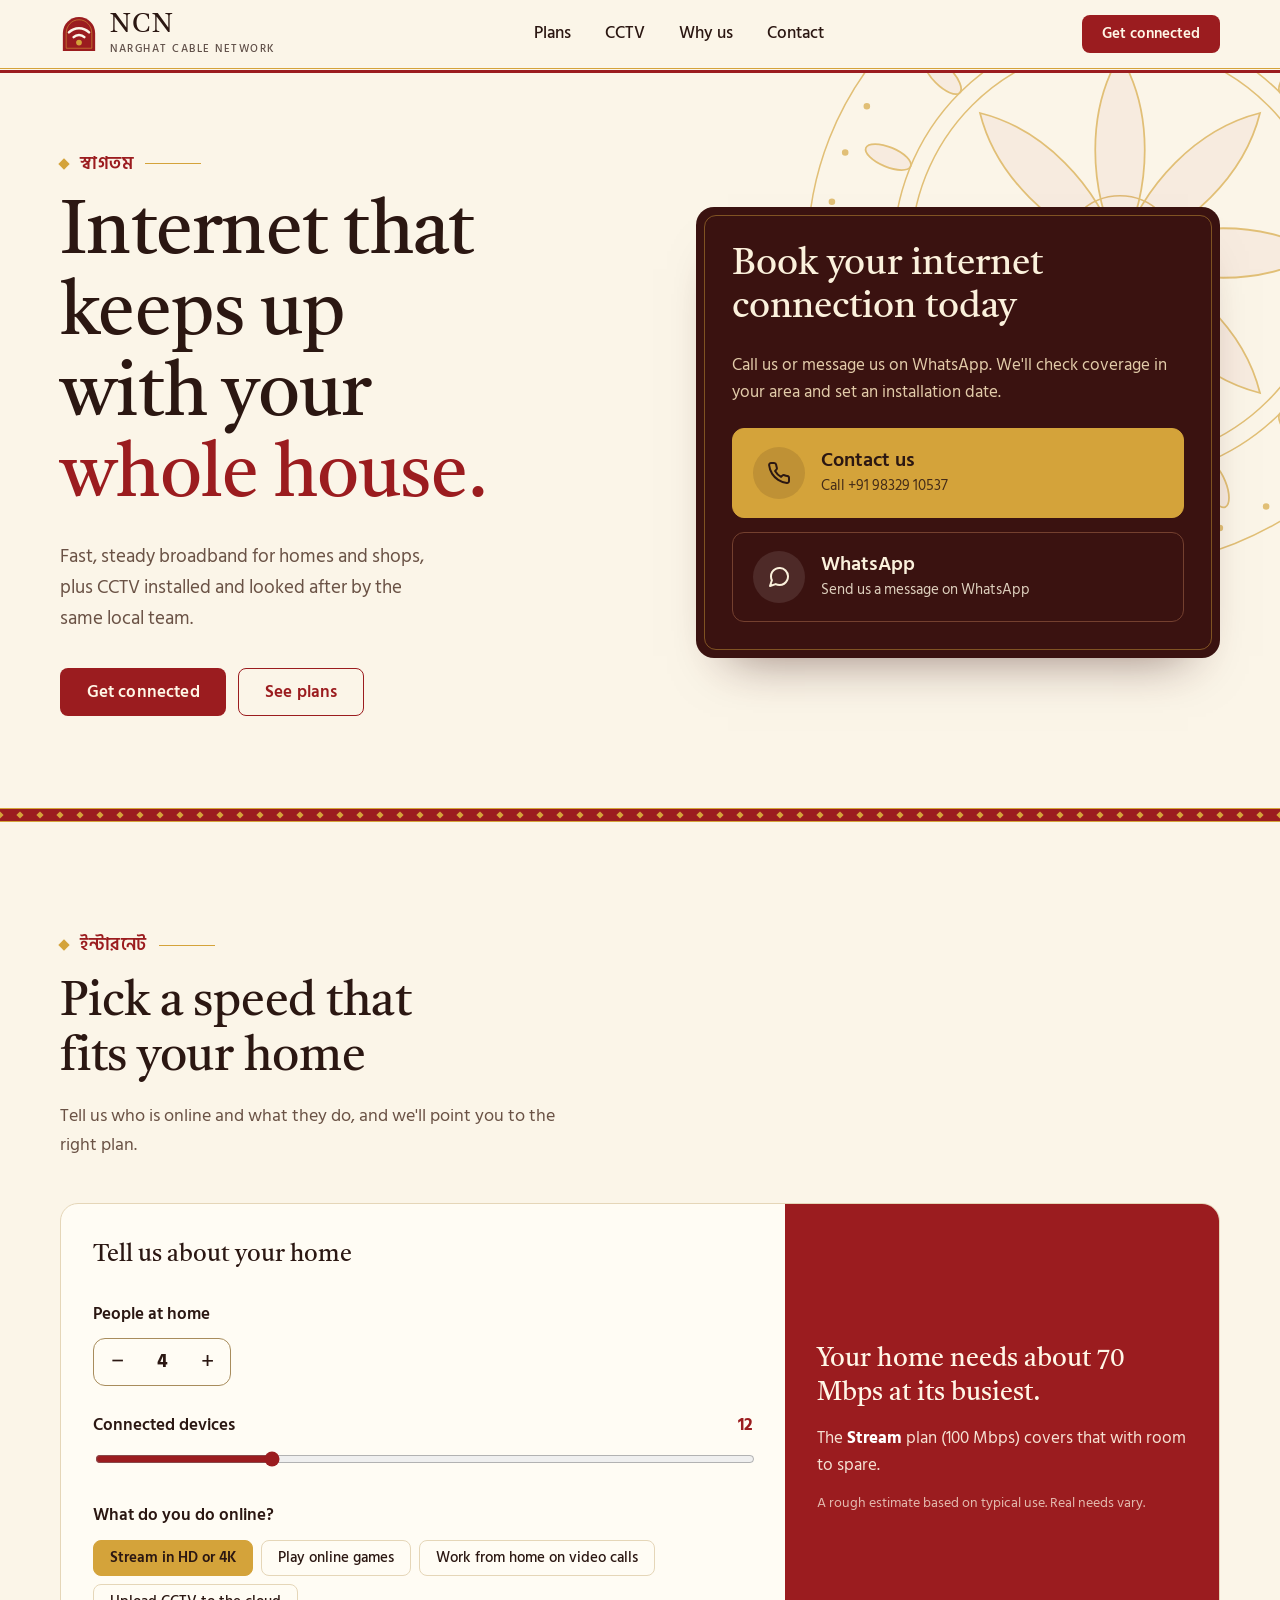
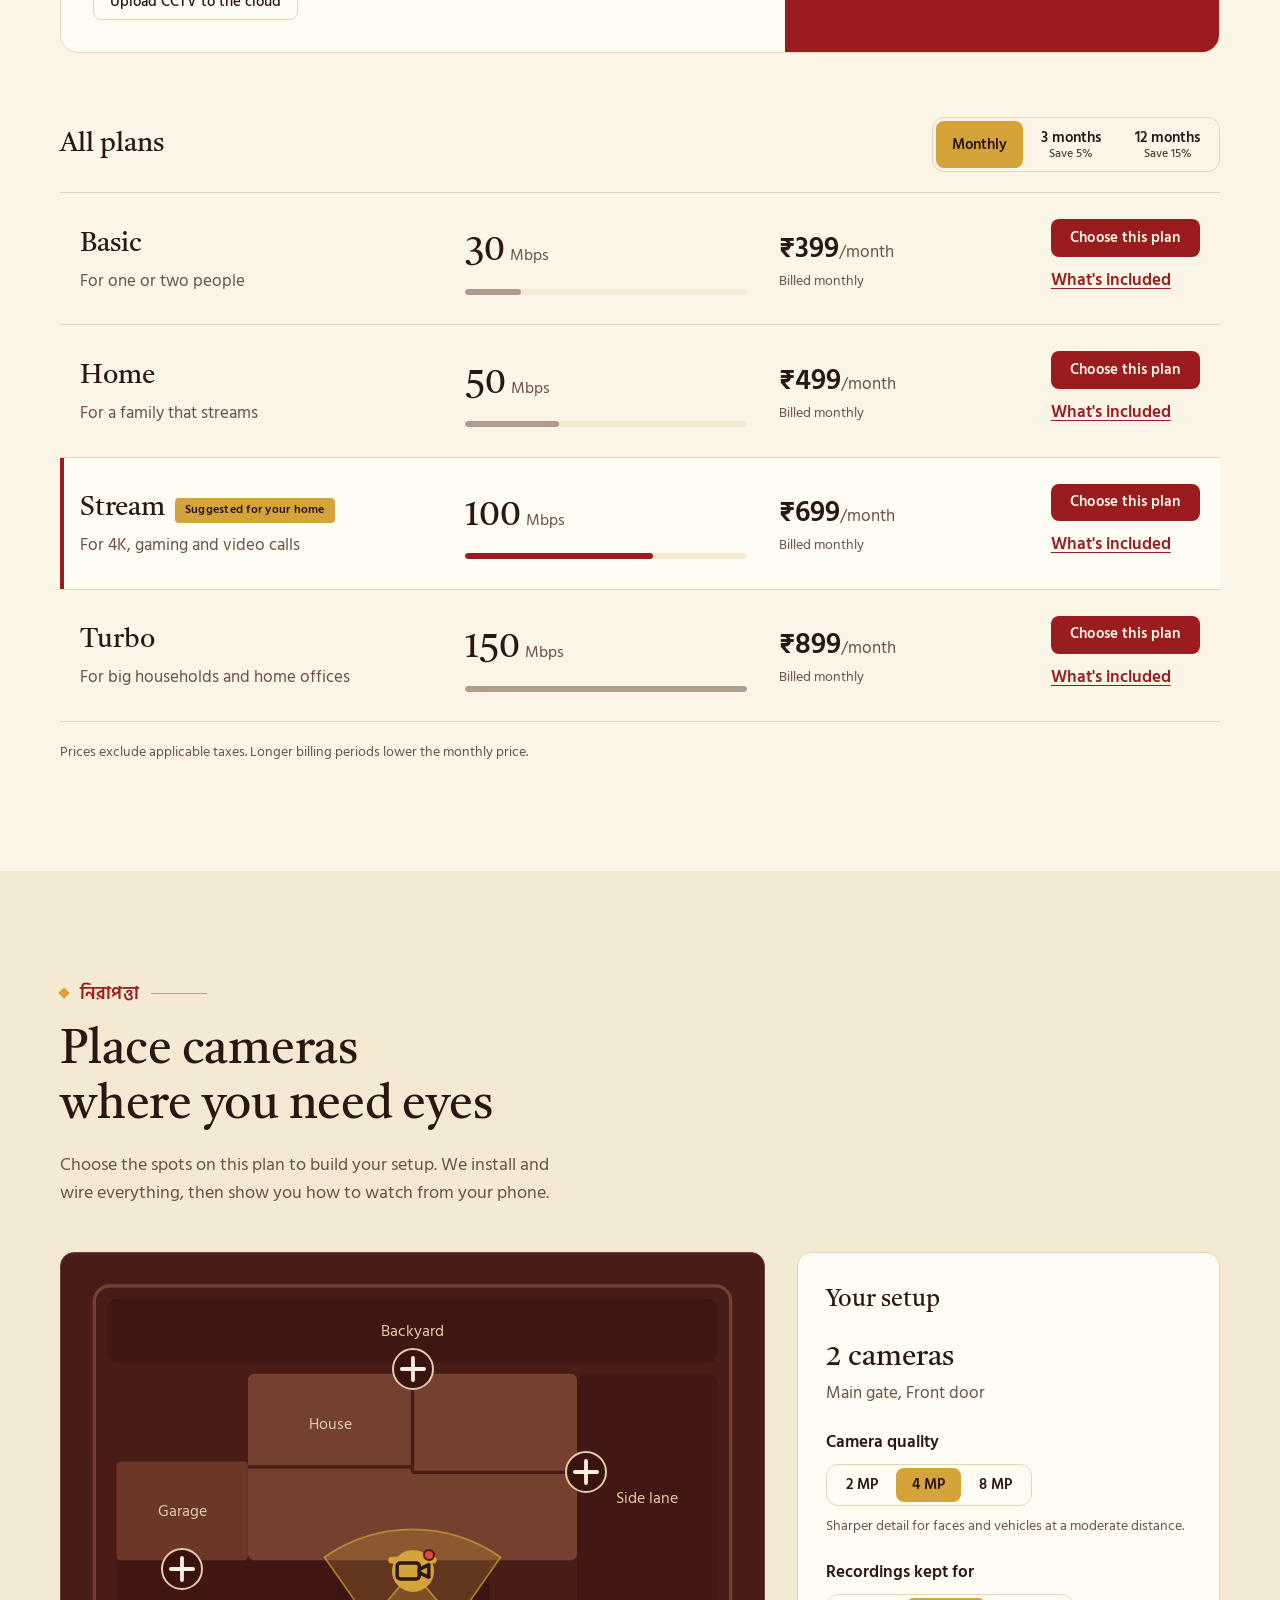
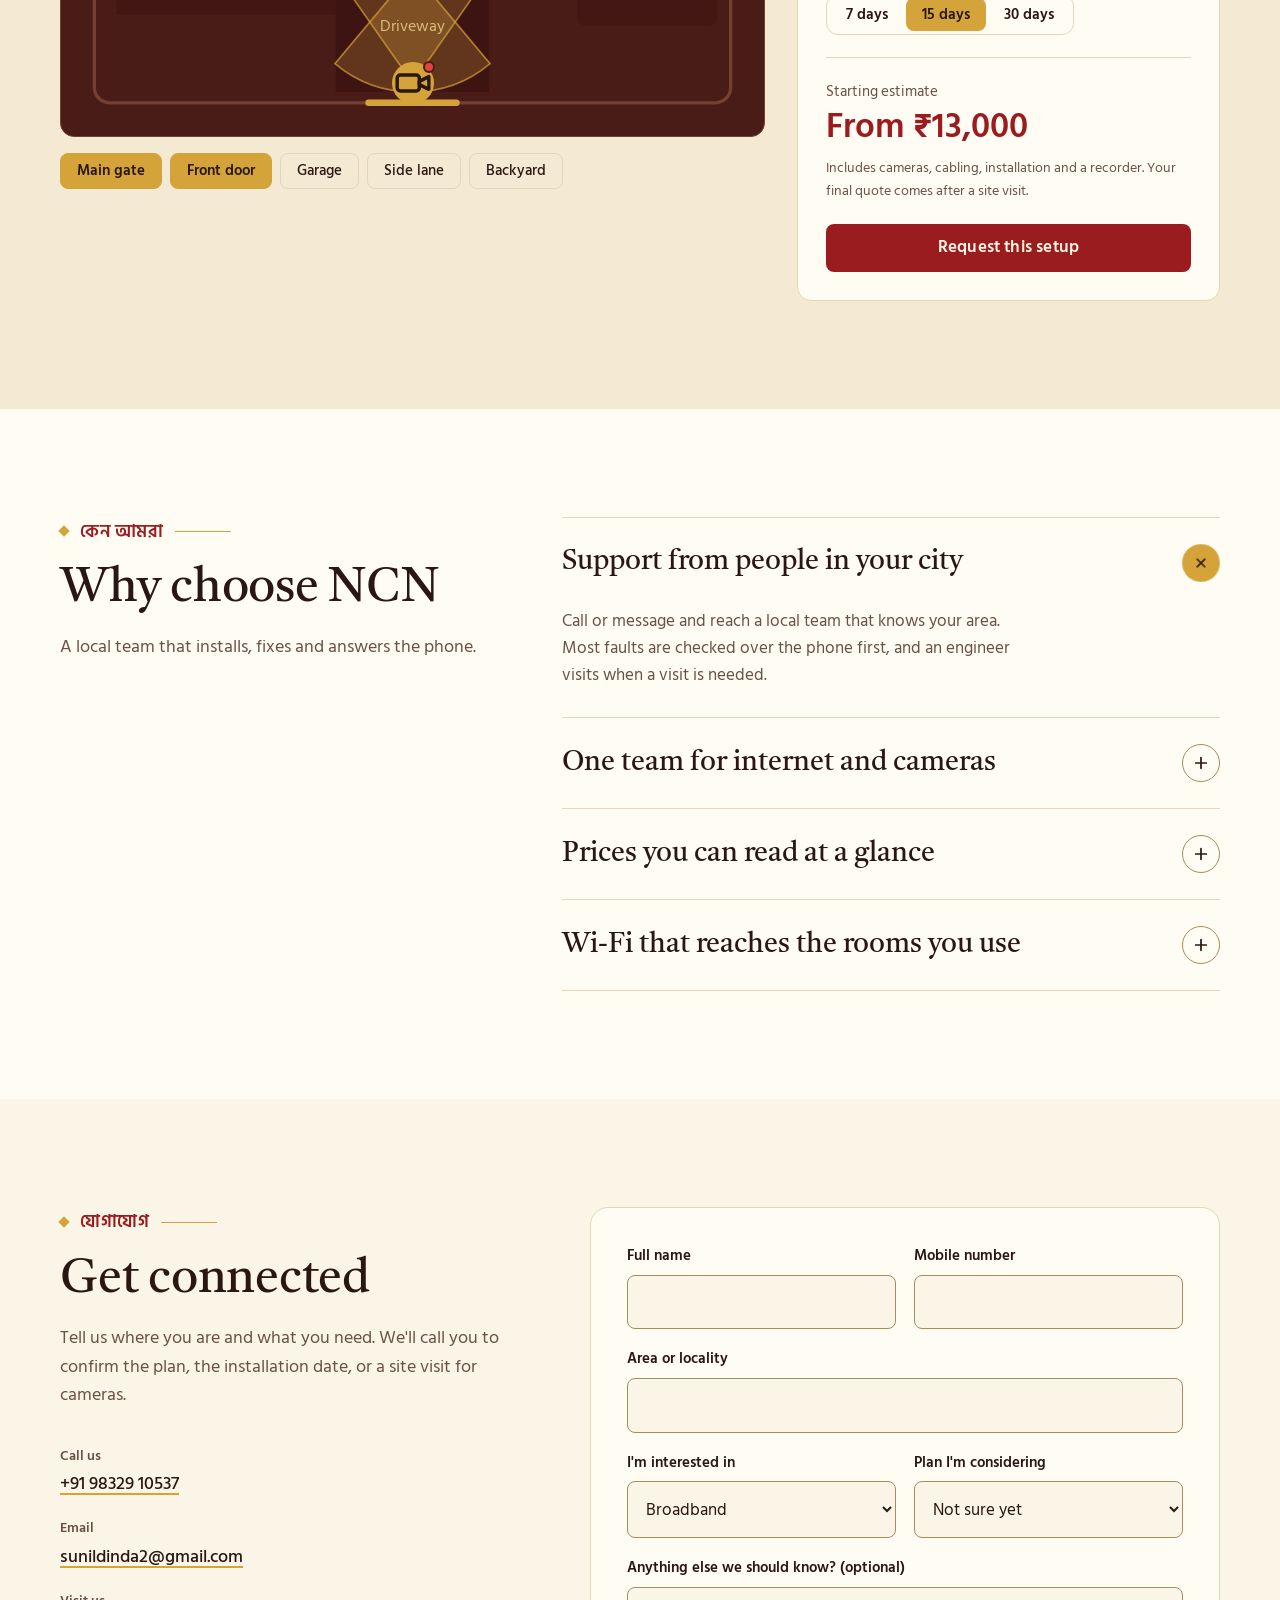
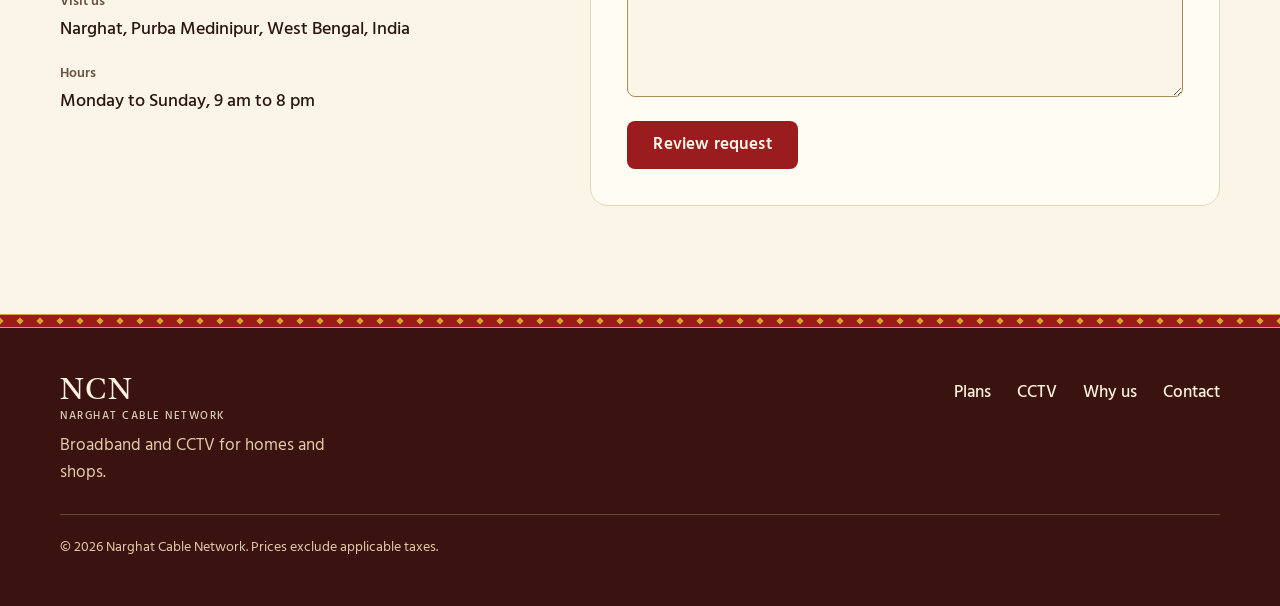
==== commit 362f0ad6: "Add files via upload" ====
--- a/index.html
+++ b/index.html
@@ -7,37 +7,45 @@
 <meta name="description" content="Broadband plans for homes and shops, plus CCTV installed and looked after by the same local team.">
 <link rel="preconnect" href="https://fonts.googleapis.com">
 <link rel="preconnect" href="https://fonts.gstatic.com" crossorigin>
-<link href="https://fonts.googleapis.com/css2?family=Bricolage+Grotesque:opsz,wght@12..96,400..800&display=swap" rel="stylesheet">
+<meta name="theme-color" content="#9B1C1F">
+<link href="https://fonts.googleapis.com/css2?family=Hind+Siliguri:wght@400;500;600;700&family=Tiro+Bangla&display=swap" rel="stylesheet">
 <style>
 :root{
-  --bg:#F1F3FC; --surface:#FFFFFF; --surface-2:#E4E8F8;
-  --text:#0A1140; --muted:#4B5688; --line:#D3D9F1;
-  --brand:#2233E8; --brand-text:#2233E8;
-  --accent:#FFCE3A; --on-accent:#0A1140;
-  --alert:#FF4D6D; --err:#C4234A;
-  --hero-bg:#2233E8; --hero-muted:#D5DAFF;
-  --night:#0A1140; --night-2:#141E5C; --night-line:#2C3980;
-  --night-text:#EEF0FF; --night-muted:#A9B2E6;
-  --nav-bg:rgba(241,243,252,.92); --focus:#2233E8;
+  /* Ivory (tant cotton), lal-paar red, gold zari */
+  --bg:#FBF5E8; --surface:#FFFCF4; --surface-2:#F4EAD3;
+  --text:#2B1712; --muted:#6A5245; --line:#E5D6B8; --field-line:#A88C5C;
+  --brand:#9B1C1F; --brand-text:#9B1C1F;
+  --accent:#D4A33A; --on-accent:#2B1712;
+  --alert:#E0463B; --err:#B3261E;
+  --night:#3A1210; --night-2:#4A1C17; --night-line:#74402F;
+  --night-text:#FBF1DC; --night-muted:#E2CBA9;
+  --nav-bg:rgba(251,245,232,.93); --focus:#9B1C1F;
   --c-line:var(--line); --c-text:var(--text);
+  --font-head:"Tiro Bangla","Noto Serif Bengali",Georgia,"Times New Roman",serif;
+  --font-body:"Hind Siliguri",system-ui,-apple-system,"Segoe UI",Roboto,"Helvetica Neue",Arial,sans-serif;
+  --r-sm:8px; --r-md:14px; --r-lg:18px;
   color-scheme:light;
 }
 @media (prefers-color-scheme: dark){
   :root:not([data-theme="light"]){
-    --bg:#080C2E; --surface:#0F1543; --surface-2:#171F58;
-    --text:#ECEEFF; --muted:#A5ADDD; --line:#252F6E;
-    --brand-text:#8F9BFF; --err:#FF8FA6;
-    --night:#040620; --night-2:#0C1240; --night-line:#232E70;
-    --nav-bg:rgba(8,12,46,.92); --focus:#FFCE3A;
+    --bg:#1B0F0C; --surface:#26150F; --surface-2:#33201A;
+    --text:#F7EBD6; --muted:#CDB59A; --line:#4A3126; --field-line:#8A6E52;
+    --brand:#A82127; --brand-text:#F0A48F; --err:#FF9A8C;
+    --accent:#D9AA45;
+    --night:#120A08; --night-2:#1F110D; --night-line:#4D3227;
+    --night-text:#F7EBD6; --night-muted:#CDB59A;
+    --nav-bg:rgba(27,15,12,.93); --focus:#D9AA45;
     color-scheme:dark;
   }
 }
 :root[data-theme="dark"]{
-  --bg:#080C2E; --surface:#0F1543; --surface-2:#171F58;
-  --text:#ECEEFF; --muted:#A5ADDD; --line:#252F6E;
-  --brand-text:#8F9BFF; --err:#FF8FA6;
-  --night:#040620; --night-2:#0C1240; --night-line:#232E70;
-  --nav-bg:rgba(8,12,46,.92); --focus:#FFCE3A;
+  --bg:#1B0F0C; --surface:#26150F; --surface-2:#33201A;
+  --text:#F7EBD6; --muted:#CDB59A; --line:#4A3126; --field-line:#8A6E52;
+  --brand:#A82127; --brand-text:#F0A48F; --err:#FF9A8C;
+  --accent:#D9AA45;
+  --night:#120A08; --night-2:#1F110D; --night-line:#4D3227;
+  --night-text:#F7EBD6; --night-muted:#CDB59A;
+  --nav-bg:rgba(27,15,12,.93); --focus:#D9AA45;
   color-scheme:dark;
 }
 
@@ -45,121 +53,134 @@
 html{scroll-behavior:smooth;-webkit-text-size-adjust:100%}
 body{
   margin:0;background:var(--bg);color:var(--text);
-  font-family:"Bricolage Grotesque",system-ui,-apple-system,"Segoe UI",Roboto,"Helvetica Neue",Arial,sans-serif;
-  font-size:1.0625rem;line-height:1.55;font-optical-sizing:auto;
+  font-family:var(--font-body);font-size:1.0625rem;line-height:1.6;
 }
 svg{display:block;max-width:100%}
 h1,h2,h3,p,dl,dd{margin:0}
+h1,h2,h3{font-family:var(--font-head);font-weight:400}
 button,input,select,textarea{font:inherit;color:inherit}
 a{color:inherit}
 :focus-visible{outline:3px solid var(--focus);outline-offset:3px;border-radius:6px}
-.hero :focus-visible,.cctv :focus-visible,.foot :focus-visible,.finder-result :focus-visible{outline-color:var(--accent)}
+.book :focus-visible,.map :focus-visible,.foot :focus-visible,.finder-result :focus-visible{outline-color:var(--accent)}
 .wrap{width:min(1160px,100% - 40px);margin-inline:auto}
 [hidden]{display:none !important}
 .sr-only{position:absolute;width:1px;height:1px;overflow:hidden;clip:rect(0 0 0 0);white-space:nowrap}
 .skip{position:absolute;left:-999px;top:8px;background:var(--accent);color:var(--on-accent);padding:.6rem 1rem;border-radius:8px;z-index:100;font-weight:700}
 .skip:focus{left:12px}
-section[id]{scroll-margin-top:68px}
+section[id]{scroll-margin-top:76px}
+
+/* Small ornaments */
+.eyebrow{display:flex;align-items:center;gap:12px;color:var(--brand-text);font-weight:600;font-size:1.05rem;letter-spacing:.03em;margin-bottom:16px}
+.eyebrow::before{content:"";flex:none;width:8px;height:8px;background:var(--accent);transform:rotate(45deg)}
+.eyebrow::after{content:"";width:44px;height:1px;background:var(--accent)}
+/* Saree-border (paar) divider: red band, gold hairlines, tiny gold diamonds */
+.paar{height:14px;background:var(--brand) url("data:image/svg+xml,%3Csvg xmlns='http://www.w3.org/2000/svg' width='20' height='12' viewBox='0 0 20 12'%3E%3Cpath d='M10 2.4 13.6 6 10 9.6 6.4 6z' fill='%23D4A33A'/%3E%3C/svg%3E") repeat-x center;border-top:1px solid var(--accent);border-bottom:1px solid var(--accent)}
 
 /* Buttons */
-.btn{display:inline-flex;align-items:center;justify-content:center;gap:.5rem;padding:.85rem 1.5rem;border-radius:999px;font-weight:700;border:2px solid transparent;cursor:pointer;text-decoration:none;line-height:1.1;transition:transform .15s ease,background-color .15s ease}
+.btn{display:inline-flex;align-items:center;justify-content:center;gap:.5rem;padding:.85rem 1.6rem;border-radius:var(--r-sm);font-weight:600;letter-spacing:.01em;border:1.5px solid transparent;cursor:pointer;text-decoration:none;line-height:1.1;transition:transform .15s ease,background-color .15s ease,filter .15s ease}
 .btn:hover{transform:translateY(-1px)}
 .btn[disabled]{opacity:.5;cursor:not-allowed;transform:none}
-.btn-sm{padding:.6rem 1.1rem;font-size:.95rem}
+.btn-sm{padding:.6rem 1.15rem;font-size:.95rem}
 .btn-accent{background:var(--accent);color:var(--on-accent)}
-.btn-brand{background:var(--brand);color:#fff}
-.btn-ghost-light{border-color:rgba(255,255,255,.6);color:#fff;background:transparent}
-.btn-ghost-light:hover{background:rgba(255,255,255,.12)}
-.btn-ghost-dark{border-color:var(--line);color:var(--text);background:transparent}
+.btn-brand{background:var(--brand);color:#FFF6E6}
+.btn-brand:hover{filter:brightness(.9)}
+.btn-ghost-dark{border-color:var(--brand-text);color:var(--brand-text);background:transparent}
 .btn-ghost-dark:hover{background:var(--surface-2)}
 .link-btn{background:none;border:0;padding:.25rem 0;font-weight:600;text-decoration:underline;text-underline-offset:3px;cursor:pointer;color:var(--brand-text)}
 
 /* Chips and segmented controls */
 .chips{display:flex;flex-wrap:wrap;gap:8px}
-.chip{border:1.5px solid var(--c-line);color:var(--c-text);background:transparent;padding:.5rem 1rem;border-radius:999px;cursor:pointer;font-weight:500;font-size:.95rem;line-height:1.2}
-.chip[aria-pressed="true"]{background:var(--accent);border-color:var(--accent);color:var(--on-accent);font-weight:700}
-.seg{display:inline-flex;flex-wrap:wrap;border:1.5px solid var(--c-line);border-radius:999px;padding:3px;gap:2px}
-.seg button{border:0;background:transparent;color:var(--c-text);padding:.5rem 1rem;border-radius:999px;cursor:pointer;font-weight:600;font-size:.95rem;line-height:1.15}
+.chip{border:1.5px solid var(--c-line);color:var(--c-text);background:transparent;padding:.5rem 1rem;border-radius:var(--r-sm);cursor:pointer;font-weight:500;font-size:.95rem;line-height:1.2}
+.chip[aria-pressed="true"]{background:var(--accent);border-color:var(--accent);color:var(--on-accent);font-weight:600}
+.seg{display:inline-flex;flex-wrap:wrap;border:1.5px solid var(--c-line);border-radius:12px;padding:3px;gap:2px}
+.seg button{border:0;background:transparent;color:var(--c-text);padding:.5rem 1rem;border-radius:var(--r-sm);cursor:pointer;font-weight:600;font-size:.95rem;line-height:1.15}
 .seg button small{display:block;font-weight:500;font-size:.75rem;opacity:.8}
 .seg button[aria-pressed="true"]{background:var(--accent);color:var(--on-accent)}
 
 /* Nav */
-.nav{position:sticky;top:0;z-index:50;background:var(--nav-bg);backdrop-filter:blur(10px);-webkit-backdrop-filter:blur(10px);border-bottom:1px solid var(--line)}
+.nav{position:sticky;top:0;z-index:50;background:var(--nav-bg);backdrop-filter:blur(10px);-webkit-backdrop-filter:blur(10px)}
+.nav::after{content:"";display:block;height:5px;background:linear-gradient(to bottom,var(--accent) 0 1px,transparent 1px 2px,var(--brand) 2px 100%)}
 .nav-in{display:flex;align-items:center;justify-content:space-between;height:68px;gap:16px}
-.brand{display:flex;align-items:center;gap:10px;font-weight:800;font-size:1.35rem;letter-spacing:-.025em;text-decoration:none}
-.brand-mark{width:34px;height:34px;flex:none}
+.brand{display:flex;align-items:center;gap:12px;text-decoration:none}
+.brand-mark{width:38px;height:38px;flex:none}
+.brand-mark .bm-bg{fill:var(--brand)}
 .brand-text{display:flex;flex-direction:column;line-height:1}
-.brand-name{font-size:1.4rem;font-weight:800;letter-spacing:-.025em}
-.brand-sub{font-size:.68rem;font-weight:500;letter-spacing:.01em;opacity:.75;margin-top:3px;white-space:nowrap}
-.nav-links{display:flex;gap:30px;list-style:none;margin:0;padding:0}
-.nav-links a{text-decoration:none;font-weight:600;padding:.4rem 0;border-bottom:2px solid transparent}
+.brand-name{font-family:var(--font-head);font-size:1.6rem;letter-spacing:.04em}
+.brand-sub{font-size:.68rem;font-weight:500;letter-spacing:.14em;text-transform:uppercase;opacity:.75;margin-top:5px;white-space:nowrap}
+.nav-links{display:flex;gap:34px;list-style:none;margin:0;padding:0}
+.nav-links a{text-decoration:none;font-weight:500;padding:.4rem 0;border-bottom:2px solid transparent}
 .nav-links a:hover{border-bottom-color:var(--accent)}
 .nav-right{display:flex;align-items:center;gap:10px}
-.menu-btn{display:none;width:44px;height:44px;border-radius:50%;border:1.5px solid var(--line);background:transparent;cursor:pointer;place-items:center}
+.menu-btn{display:none;width:44px;height:44px;border-radius:10px;border:1.5px solid var(--line);background:transparent;cursor:pointer;place-items:center}
 .mobile-menu{display:none;border-top:1px solid var(--line);padding:6px 0 18px}
 .mobile-menu.open{display:block}
-.mobile-menu a{display:block;padding:.85rem 0;font-weight:700;font-size:1.2rem;text-decoration:none;border-bottom:1px solid var(--line)}
+.mobile-menu a{display:block;padding:.85rem 0;font-family:var(--font-head);font-size:1.25rem;text-decoration:none;border-bottom:1px solid var(--line)}
 
 /* Hero */
-.hero{position:relative;overflow:hidden;background:var(--hero-bg);color:#fff}
-.hero-rings{position:absolute;left:0;bottom:0;width:min(900px,95vw);pointer-events:none}
-.hero-grid{position:relative;display:grid;grid-template-columns:minmax(0,1.05fr) minmax(0,.95fr);gap:56px;align-items:center;padding:72px 0 88px}
-.hero h1{font-size:clamp(2.7rem,6.6vw,5.4rem);font-weight:800;line-height:.98;letter-spacing:-.035em;text-wrap:balance}
-.lead{margin-top:24px;font-size:1.25rem;color:var(--hero-muted);max-width:36ch}
+.hero{position:relative;overflow:hidden;background:var(--bg)}
+.hero-alpona{position:absolute;right:-170px;top:-150px;width:660px;opacity:.65;pointer-events:none}
+.hero-alpona circle{fill:none;stroke:var(--accent);stroke-width:1.4}
+.hero-alpona use{fill:var(--brand);fill-opacity:.07;stroke:var(--accent);stroke-width:1.6}
+.hero-alpona .dots{stroke-width:6;stroke-dasharray:0 46.43;stroke-linecap:round}
+.hero-grid{position:relative;display:grid;grid-template-columns:minmax(0,1.05fr) minmax(0,.95fr);gap:56px;align-items:center;padding:76px 0 92px}
+.hero h1{font-size:clamp(2.5rem,5.8vw,4.6rem);line-height:1.1;letter-spacing:-.01em;text-wrap:balance}
+.hero h1 em{font-style:normal;color:var(--brand-text)}
+.lead{margin-top:24px;font-size:1.2rem;color:var(--muted);max-width:38ch}
 .hero-cta{display:flex;flex-wrap:wrap;gap:12px;margin-top:34px}
 
 /* Booking panel */
-.book{background:var(--night);color:var(--night-text);border-radius:28px;padding:32px;box-shadow:0 34px 60px -34px rgba(0,0,30,.7);display:grid;gap:22px}
-.book h2{font-size:clamp(1.8rem,3.2vw,2.5rem);font-weight:800;letter-spacing:-.03em;line-height:1.04;text-wrap:balance}
+.book{position:relative;background:var(--night);color:var(--night-text);border-radius:var(--r-lg);padding:36px;box-shadow:0 30px 50px -32px rgba(58,18,16,.55);display:grid;gap:22px}
+.book::before{content:"";position:absolute;inset:8px;border:1px solid rgba(212,163,58,.45);border-radius:calc(var(--r-lg) - 6px);pointer-events:none}
+.book h2{font-size:clamp(1.7rem,3vw,2.3rem);line-height:1.18;text-wrap:balance}
 .book .sub{color:var(--night-muted)}
 .book-opts{display:grid;gap:14px}
-.opt{display:flex;align-items:center;gap:16px;padding:18px 20px;border-radius:20px;text-decoration:none;border:2px solid var(--night-line);transition:transform .15s ease,background-color .15s ease}
+.opt{display:flex;align-items:center;gap:16px;padding:18px 20px;border-radius:12px;text-decoration:none;border:1.5px solid var(--night-line);transition:transform .15s ease,background-color .15s ease}
 .opt:hover{transform:translateY(-2px)}
 .opt-ico{flex:none;width:52px;height:52px;border-radius:50%;display:grid;place-items:center;background:rgba(255,255,255,.1)}
-.opt strong{display:block;font-size:1.3rem;font-weight:700;letter-spacing:-.01em;line-height:1.15}
+.opt strong{display:block;font-size:1.25rem;font-weight:600;line-height:1.2}
 .opt-d{display:block;font-size:.95rem;opacity:.85;margin-top:2px}
 .opt-call{background:var(--accent);color:var(--on-accent);border-color:var(--accent)}
-.opt-call .opt-ico{background:rgba(10,17,64,.12)}
+.opt-call .opt-ico{background:rgba(43,23,18,.12)}
 .opt-wa{color:var(--night-text)}
 .opt-wa:hover{background:rgba(255,255,255,.07)}
 
 /* Sections */
-.sec{padding:clamp(60px,9vw,104px) 0}
-.sec-head{max-width:660px;margin-bottom:40px}
-.sec-head h2{font-size:clamp(2rem,4.6vw,3.3rem);line-height:1.02;letter-spacing:-.028em;font-weight:700;text-wrap:balance}
-.sec-head p{margin-top:16px;color:var(--muted);font-size:1.15rem;max-width:52ch}
+.sec{padding:clamp(64px,9vw,108px) 0}
+.sec-head{max-width:660px;margin-bottom:44px}
+.sec-head h2{font-size:clamp(2rem,4.2vw,3rem);line-height:1.15;letter-spacing:-.005em;text-wrap:balance}
+.sec-head p{margin-top:16px;color:var(--muted);font-size:1.12rem;max-width:52ch}
 
 /* Finder */
-.finder{display:grid;grid-template-columns:minmax(0,1.25fr) minmax(0,.75fr);background:var(--surface);border:1px solid var(--line);border-radius:28px;overflow:hidden}
+.finder{display:grid;grid-template-columns:minmax(0,1.25fr) minmax(0,.75fr);background:var(--surface);border:1px solid var(--line);border-radius:var(--r-lg);overflow:hidden}
 .finder-controls{padding:32px;display:grid;gap:26px;align-content:start}
-.finder-controls h3{font-size:1.4rem;font-weight:700;letter-spacing:-.015em}
+.finder-controls h3{font-size:1.5rem}
 .ctl-label{display:flex;justify-content:space-between;align-items:baseline;font-weight:600;margin-bottom:10px}
 .ctl-label output{color:var(--brand-text);font-weight:700}
-.stepper{display:inline-flex;align-items:center;border:1.5px solid var(--line);border-radius:999px}
-.stepper button{width:46px;height:46px;border:0;background:none;font-size:1.5rem;cursor:pointer;border-radius:50%;line-height:1}
+.stepper{display:inline-flex;align-items:center;border:1.5px solid var(--field-line);border-radius:12px}
+.stepper button{width:46px;height:46px;border:0;background:none;font-size:1.5rem;cursor:pointer;border-radius:10px;line-height:1}
 .stepper output{min-width:44px;text-align:center;font-weight:700;font-size:1.2rem}
 input[type=range]{width:100%;accent-color:var(--brand-text)}
-.finder-result{background:var(--brand);color:#fff;padding:32px;display:flex;flex-direction:column;justify-content:center;gap:14px}
-.fr-need{font-size:1.6rem;font-weight:700;line-height:1.15;letter-spacing:-.015em}
-.fr-plan{color:#DCE0FF}
+.finder-result{background:var(--brand);color:#FFF6E6;padding:32px;display:flex;flex-direction:column;justify-content:center;gap:14px}
+.fr-need{font-family:var(--font-head);font-size:1.65rem;line-height:1.3}
+.fr-plan{color:rgba(255,246,230,.9)}
 .fr-plan strong{color:#fff}
-.fr-note{font-size:.85rem;color:#C2C9FF}
+.fr-note{font-size:.85rem;color:rgba(255,246,230,.72)}
 
 /* Plans */
 .plans-head{display:flex;flex-wrap:wrap;align-items:center;justify-content:space-between;gap:16px;margin-top:64px}
-.plans-head h3{font-size:1.6rem;font-weight:700;letter-spacing:-.015em}
+.plans-head h3{font-size:1.7rem}
 .plans{list-style:none;margin:20px 0 0;padding:0;border-top:1px solid var(--line)}
 .plan{display:grid;grid-template-columns:minmax(0,1.25fr) minmax(0,1fr) minmax(0,.85fr) auto;gap:8px 32px;align-items:center;padding:26px 20px;border-bottom:1px solid var(--line)}
-.plan.is-suggested{background:var(--surface);box-shadow:inset 5px 0 0 var(--brand-text)}
-.plan-name{display:inline;font-size:1.6rem;font-weight:700;letter-spacing:-.015em}
-.plan-flag{display:inline-block;background:var(--accent);color:var(--on-accent);font-size:.8rem;font-weight:700;padding:.15rem .65rem;border-radius:999px;margin-left:.6rem;vertical-align:middle}
+.plan.is-suggested{background:var(--surface);box-shadow:inset 4px 0 0 var(--brand-text)}
+.plan-name{display:inline;font-size:1.7rem}
+.plan-flag{display:inline-block;background:var(--accent);color:var(--on-accent);font-size:.78rem;font-weight:600;letter-spacing:.02em;padding:.15rem .65rem;border-radius:4px;margin-left:.6rem;vertical-align:middle}
 .plan-tag{color:var(--muted);margin-top:2px}
 .plan-mbps{font-size:1rem;color:var(--muted)}
-.plan-mbps b{font-size:2.1rem;font-weight:800;letter-spacing:-.025em;color:var(--text);margin-right:.2rem}
-.bar{height:8px;border-radius:99px;background:var(--surface-2);margin-top:8px;overflow:hidden}
+.plan-mbps b{font-family:var(--font-head);font-size:2.3rem;font-weight:400;color:var(--text);margin-right:.3rem}
+.bar{height:6px;border-radius:99px;background:var(--surface-2);margin-top:8px;overflow:hidden}
 .bar i{display:block;height:100%;background:var(--muted);opacity:.5;border-radius:99px}
 .is-suggested .bar i{background:var(--brand-text);opacity:1}
-.amount{font-size:1.9rem;font-weight:700;font-variant-numeric:tabular-nums;letter-spacing:-.02em}
+.amount{font-size:1.8rem;font-weight:600;font-variant-numeric:tabular-nums}
 .per{color:var(--muted)}
 .billed{display:block;color:var(--muted);font-size:.85rem}
 .plan-actions{display:flex;flex-direction:column;align-items:flex-start;gap:6px}
@@ -167,11 +188,10 @@
 .plan-details ul{margin:0;padding-left:1.2rem;display:grid;gap:4px;color:var(--muted)}
 .fine{margin-top:18px;color:var(--muted);font-size:.9rem}
 
-/* CCTV */
-.cctv{--c-line:var(--night-line);--c-text:var(--night-text);background:var(--night);color:var(--night-text)}
-.cctv .sec-head p{color:var(--night-muted)}
+/* CCTV: light section, the plan itself sits on a deep maroon panel */
+.cctv{background:var(--surface-2)}
 .cctv-grid{display:grid;grid-template-columns:minmax(0,1.25fr) minmax(0,.75fr);gap:32px;align-items:start}
-.map{position:relative;aspect-ratio:640/440;border-radius:24px;overflow:hidden;background:var(--night-2);border:1px solid var(--night-line)}
+.map{position:relative;aspect-ratio:640/440;border-radius:var(--r-md);overflow:hidden;background:var(--night-2);border:1px solid var(--night-line);color:var(--night-text)}
 .map svg{position:absolute;inset:0;width:100%;height:100%}
 .spots{position:absolute;inset:0}
 .spot{position:absolute;width:42px;height:42px;transform:translate(-50%,-50%);border-radius:50%;border:2px solid var(--night-muted);background:var(--night);color:var(--night-text);display:grid;place-items:center;cursor:pointer;padding:0;transition:transform .15s ease,background-color .15s ease}
@@ -185,15 +205,15 @@
 .cone{fill:var(--accent);fill-opacity:.24;stroke:var(--accent);stroke-opacity:.7;stroke-width:1.5;opacity:0;transition:opacity .25s ease}
 .cone.on{opacity:1}
 .spot-chips{margin-top:16px}
-.setup{background:var(--night-2);border:1px solid var(--night-line);border-radius:24px;padding:28px;display:grid;gap:22px}
-.setup h3{font-size:1.4rem;font-weight:700;letter-spacing:-.015em}
-.setup-count{font-size:1.8rem;font-weight:700;letter-spacing:-.02em;line-height:1.1}
-.setup-list{color:var(--night-muted);margin-top:4px}
+.setup{background:var(--surface);border:1px solid var(--line);border-radius:var(--r-md);padding:28px;display:grid;gap:22px}
+.setup h3{font-size:1.5rem}
+.setup-count{font-family:var(--font-head);font-size:1.8rem;line-height:1.2}
+.setup-list{color:var(--muted);margin-top:4px}
 .setup .ctl-label{margin-bottom:8px}
-.hint{color:var(--night-muted);font-size:.9rem;margin-top:8px}
-.estimate{border-top:1px solid var(--night-line);padding-top:20px}
-.est-label{color:var(--night-muted);font-size:.95rem}
-.est-amount{display:block;font-size:2.3rem;font-weight:800;letter-spacing:-.025em;font-variant-numeric:tabular-nums;line-height:1.15}
+.hint{color:var(--muted);font-size:.9rem;margin-top:8px}
+.estimate{border-top:1px solid var(--line);padding-top:20px}
+.est-label{color:var(--muted);font-size:.95rem}
+.est-amount{display:block;font-size:2.2rem;font-weight:600;font-variant-numeric:tabular-nums;line-height:1.2;color:var(--brand-text)}
 
 /* Why */
 .why{background:var(--surface)}
@@ -202,8 +222,8 @@
 .why-side .sec-head{margin-bottom:0}
 .acc-item{border-top:1px solid var(--line)}
 .acc-item:last-child{border-bottom:1px solid var(--line)}
-.acc-btn{display:flex;width:100%;justify-content:space-between;align-items:center;gap:16px;background:none;border:0;padding:26px 0;text-align:left;cursor:pointer;font-size:clamp(1.3rem,2.6vw,1.9rem);font-weight:700;letter-spacing:-.015em;line-height:1.15}
-.acc-ico{flex:none;width:38px;height:38px;border:1.5px solid var(--line);border-radius:50%;display:grid;place-items:center;transition:transform .25s ease,background-color .25s ease}
+.acc-btn{display:flex;width:100%;justify-content:space-between;align-items:center;gap:16px;background:none;border:0;padding:26px 0;text-align:left;cursor:pointer;font-family:var(--font-head);font-weight:400;font-size:clamp(1.25rem,2.4vw,1.75rem);line-height:1.25}
+.acc-ico{flex:none;width:38px;height:38px;border:1.5px solid var(--field-line);border-radius:50%;display:grid;place-items:center;transition:transform .25s ease,background-color .25s ease}
 .acc-item.open .acc-ico{transform:rotate(45deg);background:var(--accent);border-color:var(--accent);color:var(--on-accent)}
 .acc-panel{display:grid;grid-template-rows:0fr;visibility:hidden;transition:grid-template-rows .25s ease,visibility 0s .25s}
 .acc-item.open .acc-panel{grid-template-rows:1fr;visibility:visible;transition:grid-template-rows .25s ease,visibility 0s}
@@ -216,19 +236,19 @@
 .details{margin-top:34px;display:grid;gap:18px}
 .details dt{font-size:.9rem;color:var(--muted);font-weight:600}
 .details dd{margin-top:2px;font-size:1.15rem;font-weight:600}
-.form-panel{background:var(--surface);border:1px solid var(--line);border-radius:28px;padding:32px}
+.form-panel{background:var(--surface);border:1px solid var(--line);border-radius:var(--r-lg);padding:36px}
 .fgrid{display:grid;grid-template-columns:1fr 1fr;gap:18px}
 .field{display:grid;gap:6px;align-content:start}
 .field.full{grid-column:1/-1}
 .field label{font-weight:600;font-size:.95rem}
-.field input,.field select,.field textarea{width:100%;padding:.8rem .9rem;border:1.5px solid var(--line);border-radius:10px;background:var(--bg)}
+.field input,.field select,.field textarea{width:100%;padding:.8rem .9rem;border:1.5px solid var(--field-line);border-radius:var(--r-sm);background:var(--bg)}
 .field textarea{min-height:110px;resize:vertical}
 .field [aria-invalid="true"]{border-color:var(--err)}
 .err{color:var(--err);font-size:.9rem;font-weight:600}
 .form-actions{margin-top:24px}
-.send-box h3{font-size:1.6rem;font-weight:700;letter-spacing:-.015em}
+.send-box h3{font-size:1.6rem}
 .send-box>p{color:var(--muted);margin-top:6px}
-.summary{margin-top:20px;padding:18px 20px;border:1.5px dashed var(--line);border-radius:14px;background:var(--bg);white-space:pre-wrap;word-break:break-word}
+.summary{margin-top:20px;padding:18px 20px;border:1.5px dashed var(--field-line);border-radius:12px;background:var(--bg);white-space:pre-wrap;word-break:break-word}
 .send-actions{display:flex;flex-wrap:wrap;gap:10px;margin-top:20px}
 .copy-note{margin-top:12px;color:var(--muted);font-size:.9rem;min-height:1.4em}
 
@@ -237,13 +257,14 @@
 .foot-in{display:flex;flex-wrap:wrap;gap:28px 64px;justify-content:space-between;align-items:flex-start}
 .foot p{color:var(--night-muted);margin-top:10px;max-width:34ch}
 .foot nav{display:flex;flex-wrap:wrap;gap:8px 26px}
-.foot nav a{text-decoration:none;font-weight:600}
-.foot nav a:hover{text-decoration:underline}
+.foot nav a{text-decoration:none;font-weight:500}
+.foot nav a:hover{text-decoration:underline;text-decoration-color:var(--accent);text-underline-offset:4px}
 .foot .small{flex-basis:100%;max-width:none;font-size:.9rem;border-top:1px solid var(--night-line);padding-top:20px;margin-top:0}
 
 @media (max-width:900px){
   .hero-grid,.cctv-grid,.why-grid,.contact-grid,.finder{grid-template-columns:1fr}
   .hero-grid{gap:40px;padding:48px 0 60px}
+  .hero-alpona{width:420px;right:-160px;top:-120px;opacity:.45}
   .why-grid,.contact-grid{gap:36px}
   .why-side{position:static}
   .nav-links{display:none}
@@ -252,12 +273,32 @@
   .plan-main,.plan-actions{grid-column:1/-1}
   .plan-actions{flex-direction:row;align-items:center;flex-wrap:wrap;gap:8px 18px}
   .finder-controls,.finder-result,.form-panel{padding:24px}
+  .book{padding:28px 24px}
   .fgrid{grid-template-columns:1fr}
   .acc-panel p{padding-right:0}
+}
+@media (max-width:480px){
+  .nav-right .btn{display:none}
+  .brand-sub{letter-spacing:.09em}
 }
 @media (prefers-reduced-motion:reduce){
   *,*::before,*::after{animation:none !important;transition:none !important;scroll-behavior:auto !important}
 }
+
+/* Polish pass */
+::selection{background:var(--accent);color:var(--on-accent)}
+.eyebrow{font-size:1.15rem}
+.eyebrow::after{width:56px}
+.plan:hover{background:var(--surface)}
+.chip:hover{border-color:var(--field-line)}
+.btn:active{transform:none}
+.field input:focus,.field select:focus,.field textarea:focus{border-color:var(--brand-text)}
+.details dd{font-weight:500}
+.details dd a{text-decoration-color:var(--accent);text-decoration-thickness:2px;text-underline-offset:4px}
+.details dd a:hover{color:var(--brand-text)}
+.foot .brand-name{font-size:1.9rem}
+.foot .brand-sub{opacity:.85}
+.foot nav a{padding:.2rem 0}
 </style>
 </head>
 <body>
@@ -267,10 +308,11 @@
   <div class="wrap nav-in">
     <a class="brand" href="#top" aria-label="Home">
       <svg class="brand-mark" viewBox="0 0 40 40" aria-hidden="true">
-        <rect width="40" height="40" rx="11" fill="#2233E8"/>
-        <path d="M14.34 23.34A8 8 0 0 1 25.66 23.34" fill="none" stroke="#fff" stroke-width="3" stroke-linecap="round"/>
-        <path d="M9.4 18.4A15 15 0 0 1 30.6 18.4" fill="none" stroke="#fff" stroke-width="3" stroke-linecap="round"/>
-        <circle cx="20" cy="29" r="3.2" fill="#FFCE3A"/>
+        <path class="bm-bg" d="M3 38V19C3 9.6 10.6 2 20 2s17 7.6 17 17v19z"/>
+        <path d="M6.5 35V19.5C6.5 11.2 12.4 5 20 5s13.5 6.2 13.5 14.5V35z" fill="none" stroke="#D4A33A" stroke-width=".8" opacity=".75"/>
+        <path d="M14.34 23.34A8 8 0 0 1 25.66 23.34" fill="none" stroke="#FBF5E8" stroke-width="2.6" stroke-linecap="round"/>
+        <path d="M9.4 18.4A15 15 0 0 1 30.6 18.4" fill="none" stroke="#FBF5E8" stroke-width="2.6" stroke-linecap="round"/>
+        <circle cx="20" cy="29" r="3" fill="#D4A33A"/>
       </svg>
       <span class="brand-text"><span class="brand-name" data-brand>NCN</span><span class="brand-sub" data-fullname>Narghat Cable Network</span></span>
     </a>
@@ -283,7 +325,7 @@
       </ul>
     </nav>
     <div class="nav-right">
-      <a class="btn btn-accent btn-sm" href="#contact">Get connected</a>
+      <a class="btn btn-brand btn-sm" href="#contact">Get connected</a>
       <button class="menu-btn" id="menuBtn" aria-expanded="false" aria-controls="mobileMenu" aria-label="Menu">
         <svg width="20" height="20" viewBox="0 0 24 24" fill="none" stroke="currentColor" stroke-width="2.2" stroke-linecap="round"><path d="M4 7h16M4 12h16M4 17h16"/></svg>
       </button>
@@ -301,19 +343,15 @@
 
 <main id="main">
 <section class="hero" id="top">
-  <svg class="hero-rings" viewBox="0 0 800 800" aria-hidden="true" preserveAspectRatio="xMinYMax meet">
-    <g fill="none" stroke="rgba(255,255,255,.14)" stroke-width="2">
-      <circle cx="0" cy="800" r="160"/><circle cx="0" cy="800" r="290"/><circle cx="0" cy="800" r="420"/>
-      <circle cx="0" cy="800" r="550"/><circle cx="0" cy="800" r="680"/><circle cx="0" cy="800" r="810"/>
-    </g>
-  </svg>
+  <svg class="hero-alpona" viewBox="0 0 600 600" aria-hidden="true"><defs><path id="alp-petal" d="M300 300C270 240 270 170 300 120C330 170 330 240 300 300Z"/><ellipse id="alp-leaf" cx="300" cy="72" rx="9" ry="22"/></defs><circle cx="300" cy="300" r="26"/><circle cx="300" cy="300" r="52"/><use href="#alp-petal" transform="rotate(0 300 300)"/><use href="#alp-petal" transform="rotate(45 300 300)"/><use href="#alp-petal" transform="rotate(90 300 300)"/><use href="#alp-petal" transform="rotate(135 300 300)"/><use href="#alp-petal" transform="rotate(180 300 300)"/><use href="#alp-petal" transform="rotate(225 300 300)"/><use href="#alp-petal" transform="rotate(270 300 300)"/><use href="#alp-petal" transform="rotate(315 300 300)"/><circle cx="300" cy="300" r="190"/><circle cx="300" cy="300" r="206"/><use href="#alp-leaf" transform="rotate(0.0 300 300)"/><use href="#alp-leaf" transform="rotate(22.5 300 300)"/><use href="#alp-leaf" transform="rotate(45.0 300 300)"/><use href="#alp-leaf" transform="rotate(67.5 300 300)"/><use href="#alp-leaf" transform="rotate(90.0 300 300)"/><use href="#alp-leaf" transform="rotate(112.5 300 300)"/><use href="#alp-leaf" transform="rotate(135.0 300 300)"/><use href="#alp-leaf" transform="rotate(157.5 300 300)"/><use href="#alp-leaf" transform="rotate(180.0 300 300)"/><use href="#alp-leaf" transform="rotate(202.5 300 300)"/><use href="#alp-leaf" transform="rotate(225.0 300 300)"/><use href="#alp-leaf" transform="rotate(247.5 300 300)"/><use href="#alp-leaf" transform="rotate(270.0 300 300)"/><use href="#alp-leaf" transform="rotate(292.5 300 300)"/><use href="#alp-leaf" transform="rotate(315.0 300 300)"/><use href="#alp-leaf" transform="rotate(337.5 300 300)"/><circle class="dots" cx="300" cy="300" r="266"/><circle cx="300" cy="300" r="284"/></svg>
   <div class="wrap hero-grid">
     <div class="hero-copy">
-      <h1>Internet that keeps up with your whole house.</h1>
+      <div class="eyebrow" lang="bn">স্বাগতম</div>
+      <h1>Internet that keeps up with your <em>whole house.</em></h1>
       <p class="lead">Fast, steady broadband for homes and shops, plus CCTV installed and looked after by the same local team.</p>
       <div class="hero-cta">
-        <a class="btn btn-accent" href="#contact">Get connected</a>
-        <a class="btn btn-ghost-light" href="#plans">See plans</a>
+        <a class="btn btn-brand" href="#contact">Get connected</a>
+        <a class="btn btn-ghost-dark" href="#plans">See plans</a>
       </div>
     </div>
 
@@ -334,9 +372,12 @@
   </div>
 </section>
 
+<div class="paar" aria-hidden="true"></div>
+
 <section class="sec" id="plans">
   <div class="wrap">
     <header class="sec-head">
+      <div class="eyebrow" lang="bn">ইন্টারনেট</div>
       <h2>Pick a speed that fits your home</h2>
       <p>Tell us who is online and what they do, and we'll point you to the right plan.</p>
     </header>
@@ -380,6 +421,7 @@
 <section class="sec cctv" id="cctv">
   <div class="wrap">
     <header class="sec-head">
+      <div class="eyebrow" lang="bn">নিরাপত্তা</div>
       <h2>Place cameras where you need eyes</h2>
       <p>Choose the spots on this plan to build your setup. We install and wire everything, then show you how to watch from your phone.</p>
     </header>
@@ -431,7 +473,7 @@
           <span class="est-amount" id="estimate"></span>
           <p class="hint">Includes cameras, cabling, installation and a recorder. Your final quote comes after a site visit.</p>
         </div>
-        <button type="button" class="btn btn-accent" id="cctvRequest">Request this setup</button>
+        <button type="button" class="btn btn-brand" id="cctvRequest">Request this setup</button>
       </div>
     </div>
   </div>
@@ -441,6 +483,7 @@
   <div class="wrap why-grid">
     <div class="why-side">
       <header class="sec-head">
+        <div class="eyebrow" lang="bn">কেন আমরা</div>
         <h2>Why choose <span data-brand>NCN</span></h2>
         <p>A local team that installs, fixes and answers the phone.</p>
       </header>
@@ -470,6 +513,7 @@
   <div class="wrap contact-grid">
     <div class="contact-info">
       <header class="sec-head">
+        <div class="eyebrow" lang="bn">যোগাযোগ</div>
         <h2>Get connected</h2>
         <p>Tell us where you are and what you need. We'll call you to confirm the plan, the installation date, or a site visit for cameras.</p>
       </header>
@@ -535,6 +579,7 @@
 </section>
 </main>
 
+<div class="paar" aria-hidden="true"></div>
 <footer class="foot">
   <div class="wrap foot-in">
     <div>
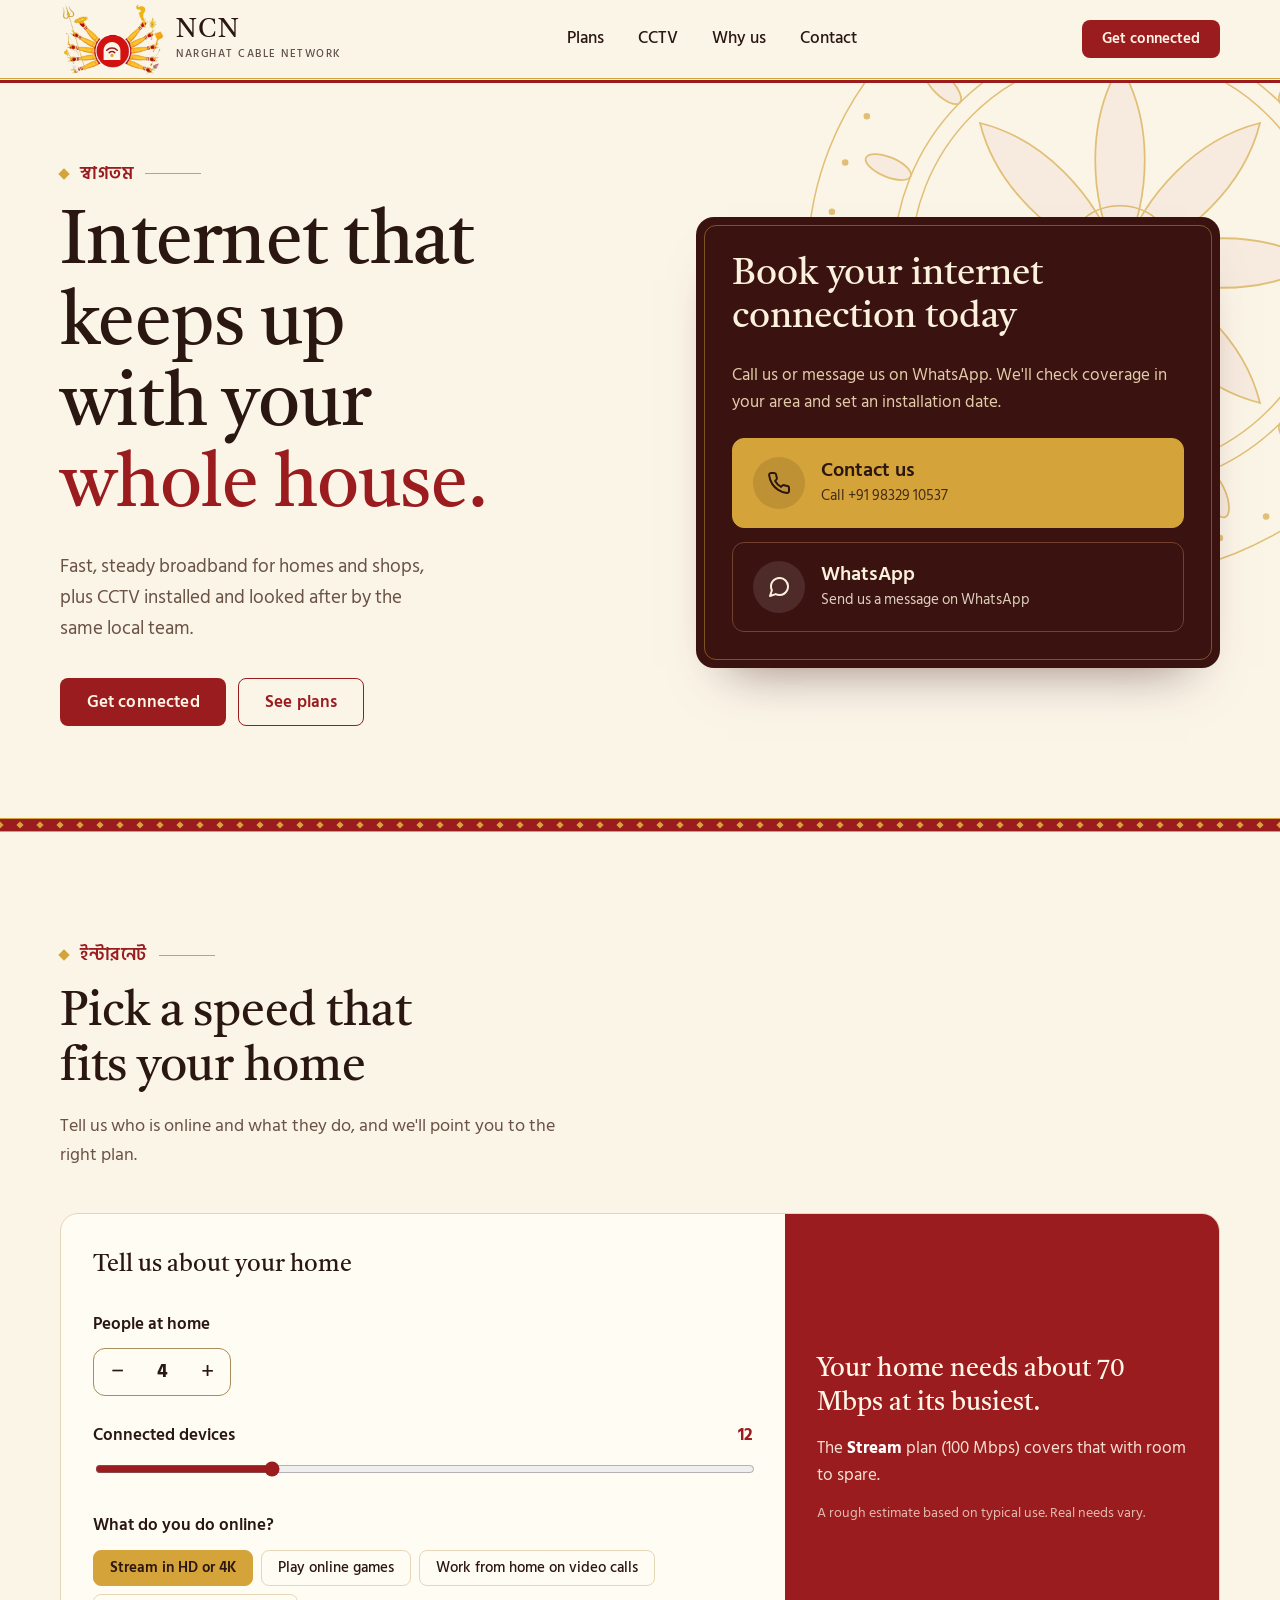
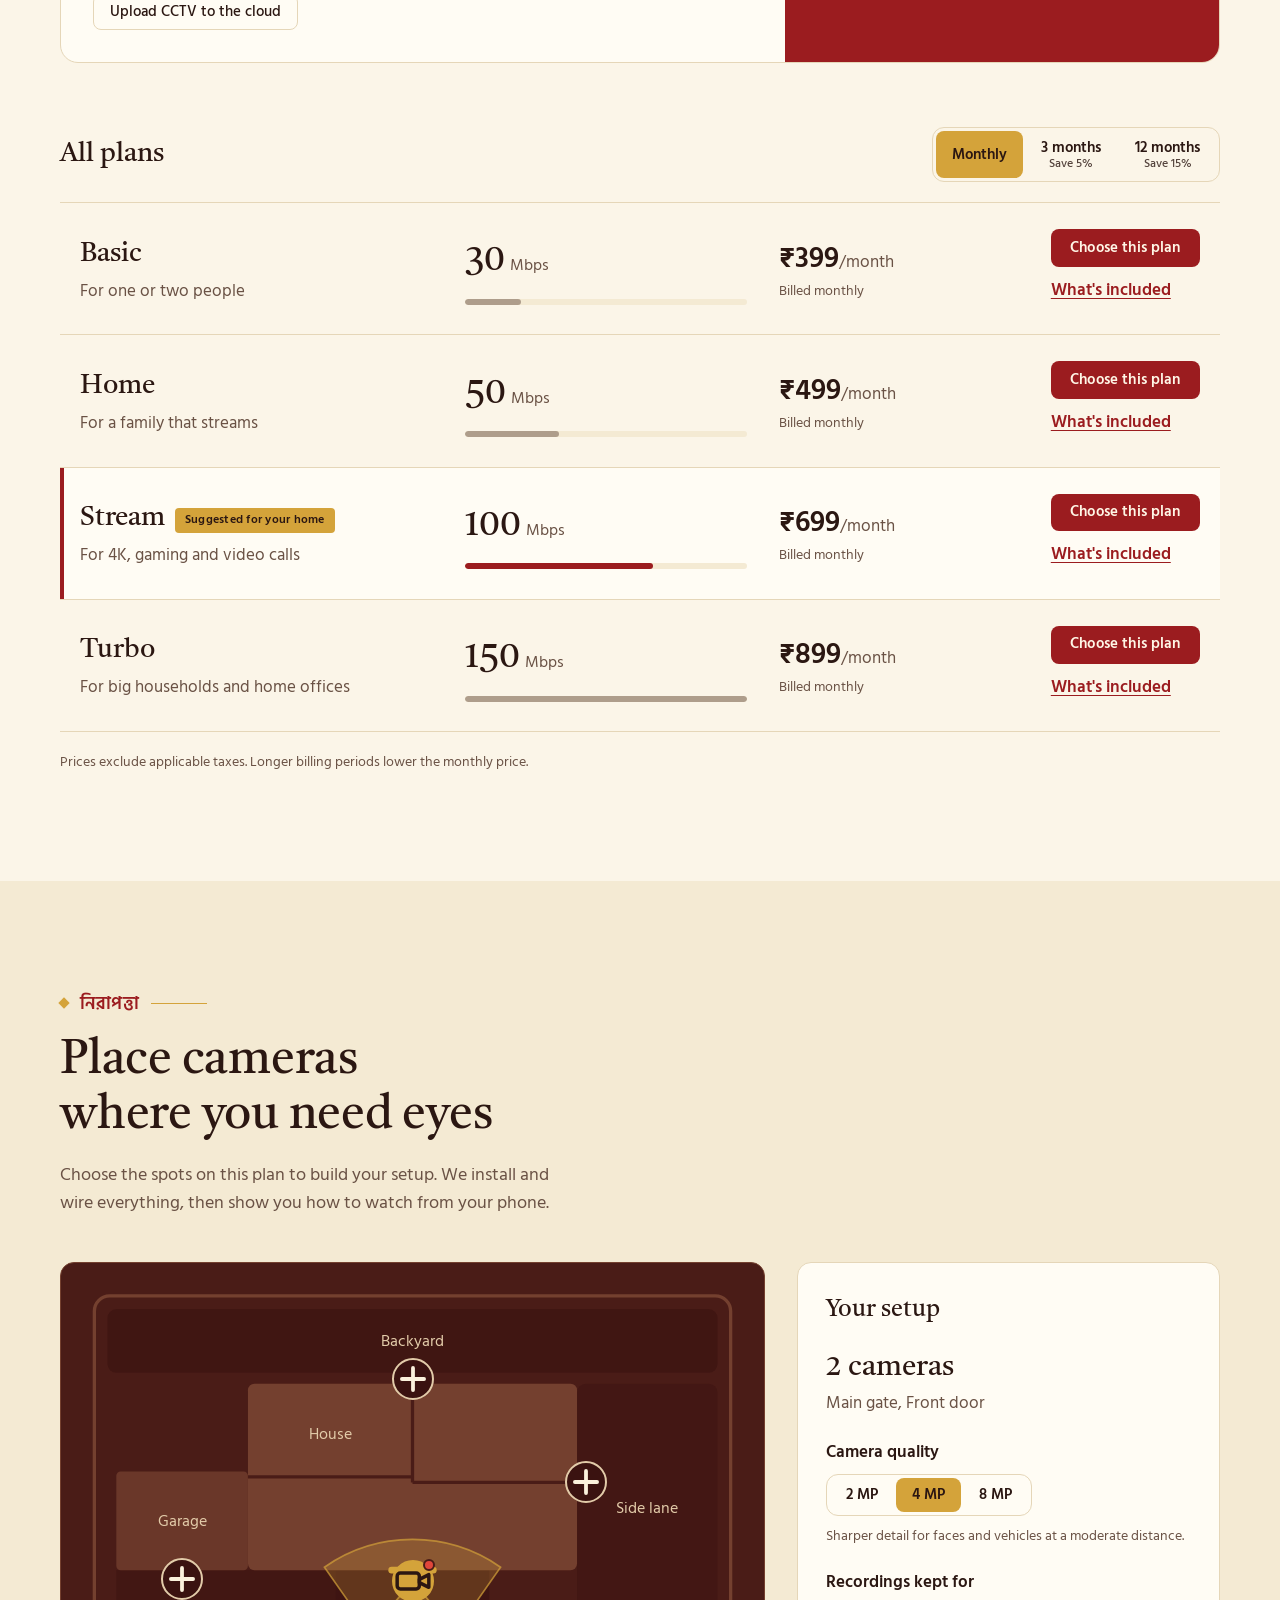
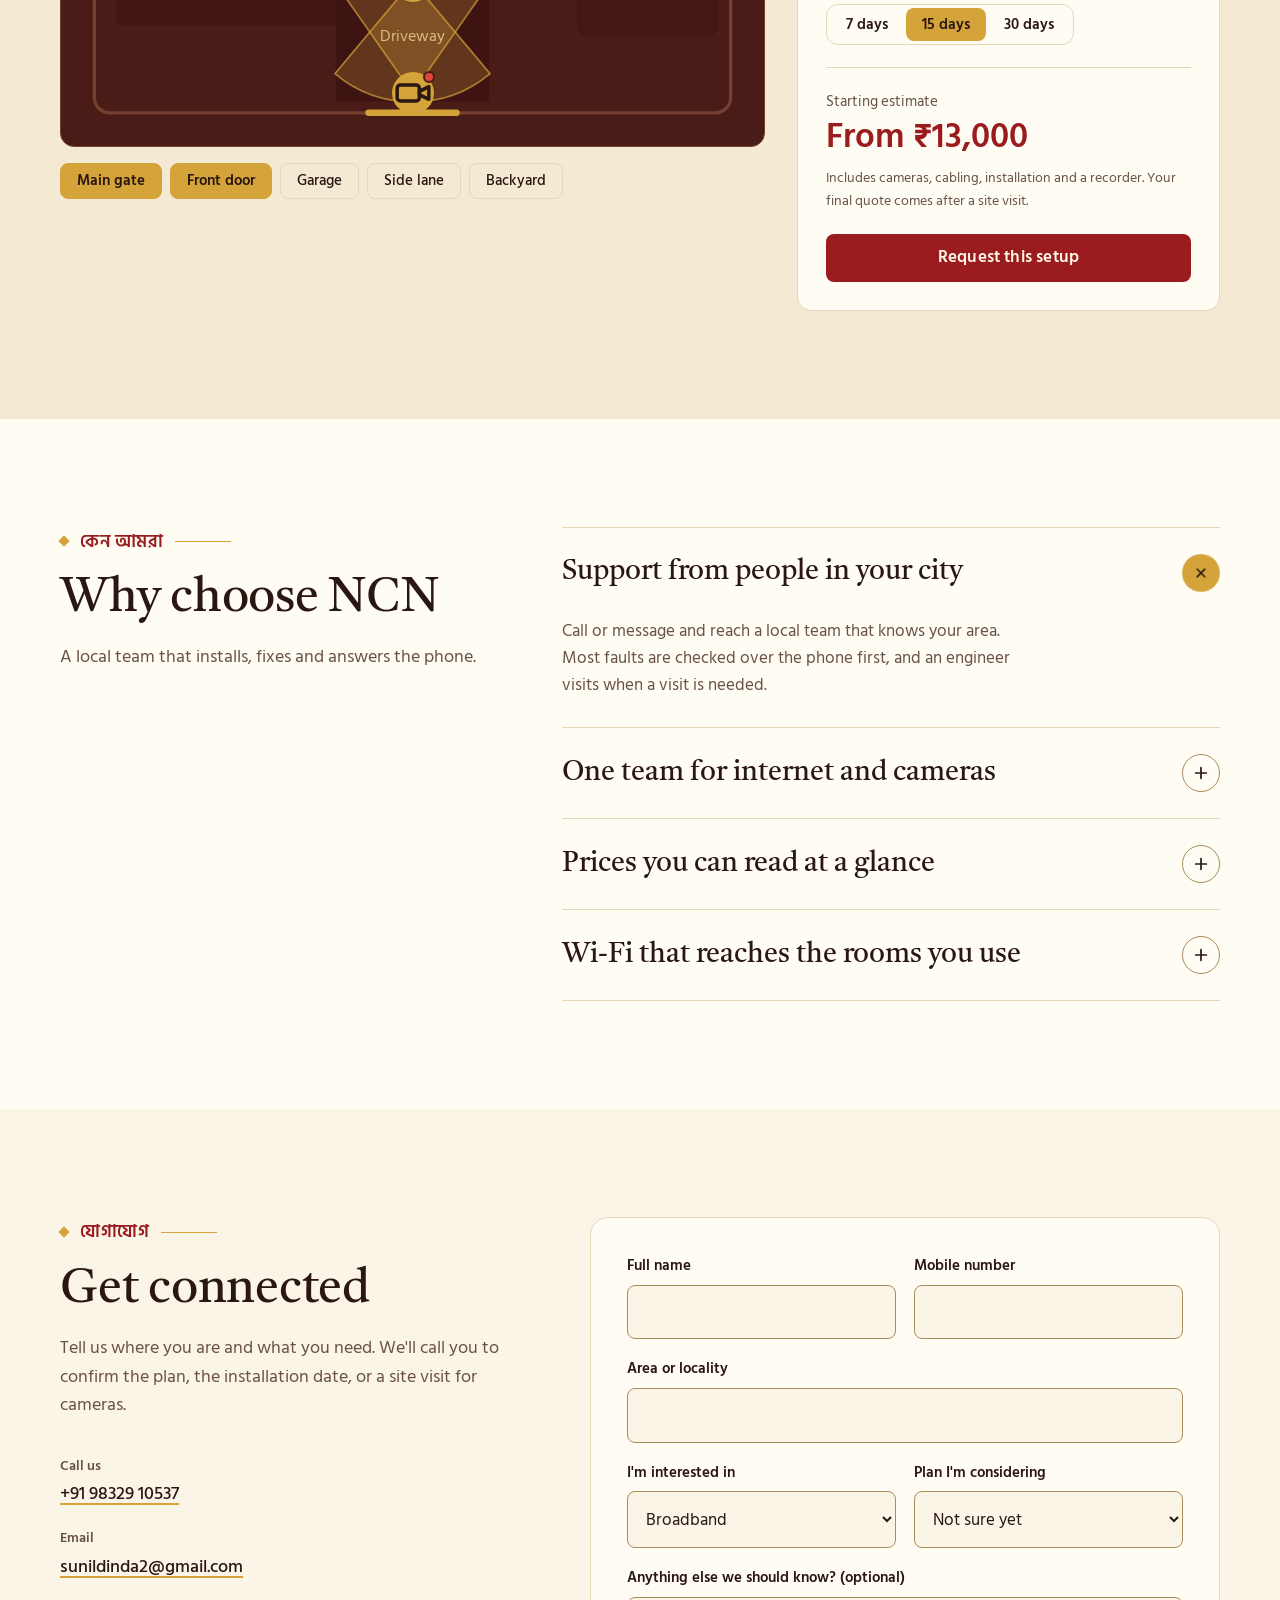
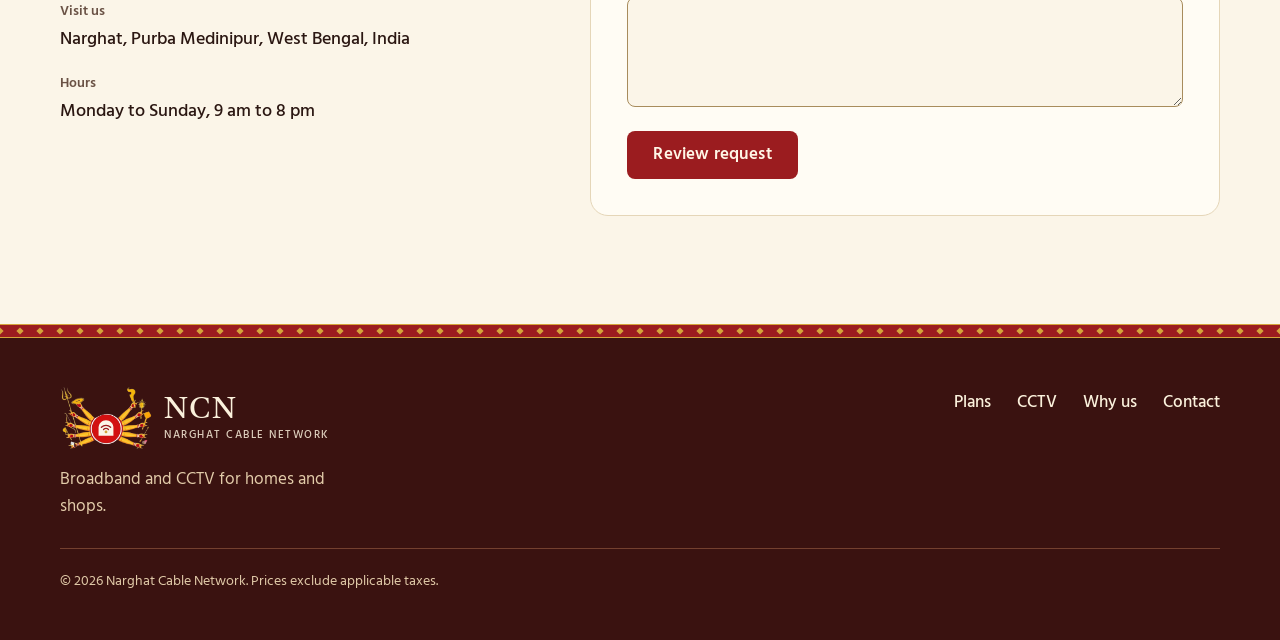
==== commit 83bc9c40: "Add files via upload" ====
--- a/index.html
+++ b/index.html
@@ -67,7 +67,7 @@
 .sr-only{position:absolute;width:1px;height:1px;overflow:hidden;clip:rect(0 0 0 0);white-space:nowrap}
 .skip{position:absolute;left:-999px;top:8px;background:var(--accent);color:var(--on-accent);padding:.6rem 1rem;border-radius:8px;z-index:100;font-weight:700}
 .skip:focus{left:12px}
-section[id]{scroll-margin-top:76px}
+section[id]{scroll-margin-top:88px}
 
 /* Small ornaments */
 .eyebrow{display:flex;align-items:center;gap:12px;color:var(--brand-text);font-weight:600;font-size:1.05rem;letter-spacing:.03em;margin-bottom:16px}
@@ -100,10 +100,8 @@
 /* Nav */
 .nav{position:sticky;top:0;z-index:50;background:var(--nav-bg);backdrop-filter:blur(10px);-webkit-backdrop-filter:blur(10px)}
 .nav::after{content:"";display:block;height:5px;background:linear-gradient(to bottom,var(--accent) 0 1px,transparent 1px 2px,var(--brand) 2px 100%)}
-.nav-in{display:flex;align-items:center;justify-content:space-between;height:68px;gap:16px}
+.nav-in{display:flex;align-items:center;justify-content:space-between;height:78px;gap:16px}
 .brand{display:flex;align-items:center;gap:12px;text-decoration:none}
-.brand-mark{width:38px;height:38px;flex:none}
-.brand-mark .bm-bg{fill:var(--brand)}
 .brand-text{display:flex;flex-direction:column;line-height:1}
 .brand-name{font-family:var(--font-head);font-size:1.6rem;letter-spacing:.04em}
 .brand-sub{font-size:.68rem;font-weight:500;letter-spacing:.14em;text-transform:uppercase;opacity:.75;margin-top:5px;white-space:nowrap}
@@ -255,7 +253,7 @@
 /* Footer */
 .foot{background:var(--night);color:var(--night-text);padding:48px 0}
 .foot-in{display:flex;flex-wrap:wrap;gap:28px 64px;justify-content:space-between;align-items:flex-start}
-.foot p{color:var(--night-muted);margin-top:10px;max-width:34ch}
+.foot p{color:var(--night-muted);margin-top:16px;max-width:34ch}
 .foot nav{display:flex;flex-wrap:wrap;gap:8px 26px}
 .foot nav a{text-decoration:none;font-weight:500}
 .foot nav a:hover{text-decoration:underline;text-decoration-color:var(--accent);text-underline-offset:4px}
@@ -278,6 +276,7 @@
   .acc-panel p{padding-right:0}
 }
 @media (max-width:480px){
+  .nav-in .emblem{width:88px}
   .nav-right .btn{display:none}
   .brand-sub{letter-spacing:.09em}
 }
@@ -299,6 +298,11 @@
 .foot .brand-name{font-size:1.9rem}
 .foot .brand-sub{opacity:.85}
 .foot nav a{padding:.2rem 0}
+
+/* Emblem: Durga's ten arms around the red disc, with the NCN logo set in the disc */
+.emblem{position:relative;display:block;flex:none;width:104px;aspect-ratio:417/291;background:url("[data-uri]") center/contain no-repeat}
+.emblem-logo{position:absolute;left:50.13%;top:66.72%;width:19%;height:auto;transform:translate(-50%,-50%)}
+.foot .emblem{width:92px}
 </style>
 </head>
 <body>
@@ -307,13 +311,14 @@
 <header class="nav">
   <div class="wrap nav-in">
     <a class="brand" href="#top" aria-label="Home">
-      <svg class="brand-mark" viewBox="0 0 40 40" aria-hidden="true">
-        <path class="bm-bg" d="M3 38V19C3 9.6 10.6 2 20 2s17 7.6 17 17v19z"/>
-        <path d="M6.5 35V19.5C6.5 11.2 12.4 5 20 5s13.5 6.2 13.5 14.5V35z" fill="none" stroke="#D4A33A" stroke-width=".8" opacity=".75"/>
-        <path d="M14.34 23.34A8 8 0 0 1 25.66 23.34" fill="none" stroke="#FBF5E8" stroke-width="2.6" stroke-linecap="round"/>
-        <path d="M9.4 18.4A15 15 0 0 1 30.6 18.4" fill="none" stroke="#FBF5E8" stroke-width="2.6" stroke-linecap="round"/>
-        <circle cx="20" cy="29" r="3" fill="#D4A33A"/>
-      </svg>
+      <span class="emblem" aria-hidden="true">
+        <svg class="emblem-logo" viewBox="0 0 40 40">
+          <path d="M3 38V19C3 9.6 10.6 2 20 2s17 7.6 17 17v19z" fill="#FBF5E8"/>
+          <path d="M14.34 23.34A8 8 0 0 1 25.66 23.34" fill="none" stroke="#9B1C1F" stroke-width="3" stroke-linecap="round"/>
+          <path d="M9.4 18.4A15 15 0 0 1 30.6 18.4" fill="none" stroke="#9B1C1F" stroke-width="3" stroke-linecap="round"/>
+          <circle cx="20" cy="29" r="3.2" fill="#D4A33A"/>
+        </svg>
+      </span>
       <span class="brand-text"><span class="brand-name" data-brand>NCN</span><span class="brand-sub" data-fullname>Narghat Cable Network</span></span>
     </a>
     <nav aria-label="Main">
@@ -583,7 +588,14 @@
 <footer class="foot">
   <div class="wrap foot-in">
     <div>
-      <a class="brand" href="#top"><span class="brand-text"><span class="brand-name" data-brand>NCN</span><span class="brand-sub" data-fullname>Narghat Cable Network</span></span></a>
+      <a class="brand" href="#top"><span class="emblem" aria-hidden="true">
+        <svg class="emblem-logo" viewBox="0 0 40 40">
+          <path d="M3 38V19C3 9.6 10.6 2 20 2s17 7.6 17 17v19z" fill="#FBF5E8"/>
+          <path d="M14.34 23.34A8 8 0 0 1 25.66 23.34" fill="none" stroke="#9B1C1F" stroke-width="3" stroke-linecap="round"/>
+          <path d="M9.4 18.4A15 15 0 0 1 30.6 18.4" fill="none" stroke="#9B1C1F" stroke-width="3" stroke-linecap="round"/>
+          <circle cx="20" cy="29" r="3.2" fill="#D4A33A"/>
+        </svg>
+      </span><span class="brand-text"><span class="brand-name" data-brand>NCN</span><span class="brand-sub" data-fullname>Narghat Cable Network</span></span></a>
       <p>Broadband and CCTV for homes and shops.</p>
     </div>
     <nav aria-label="Footer">
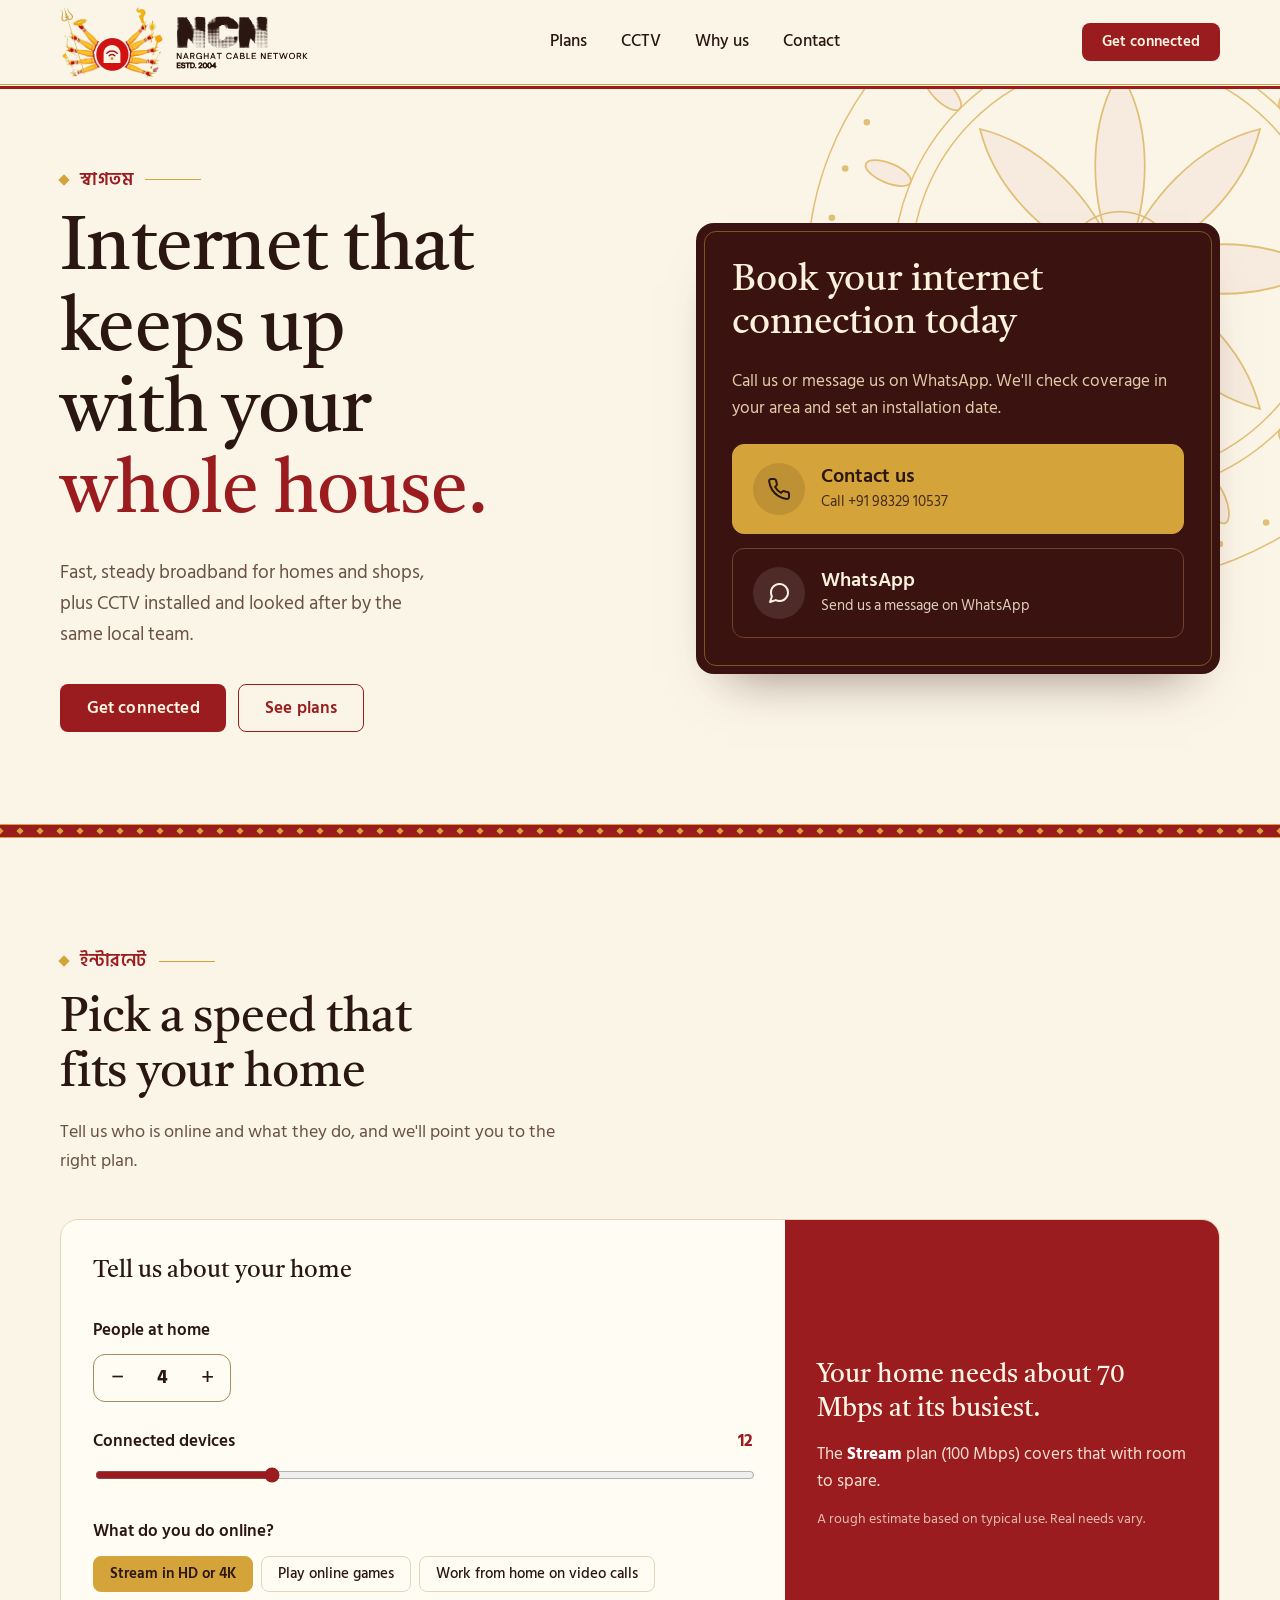
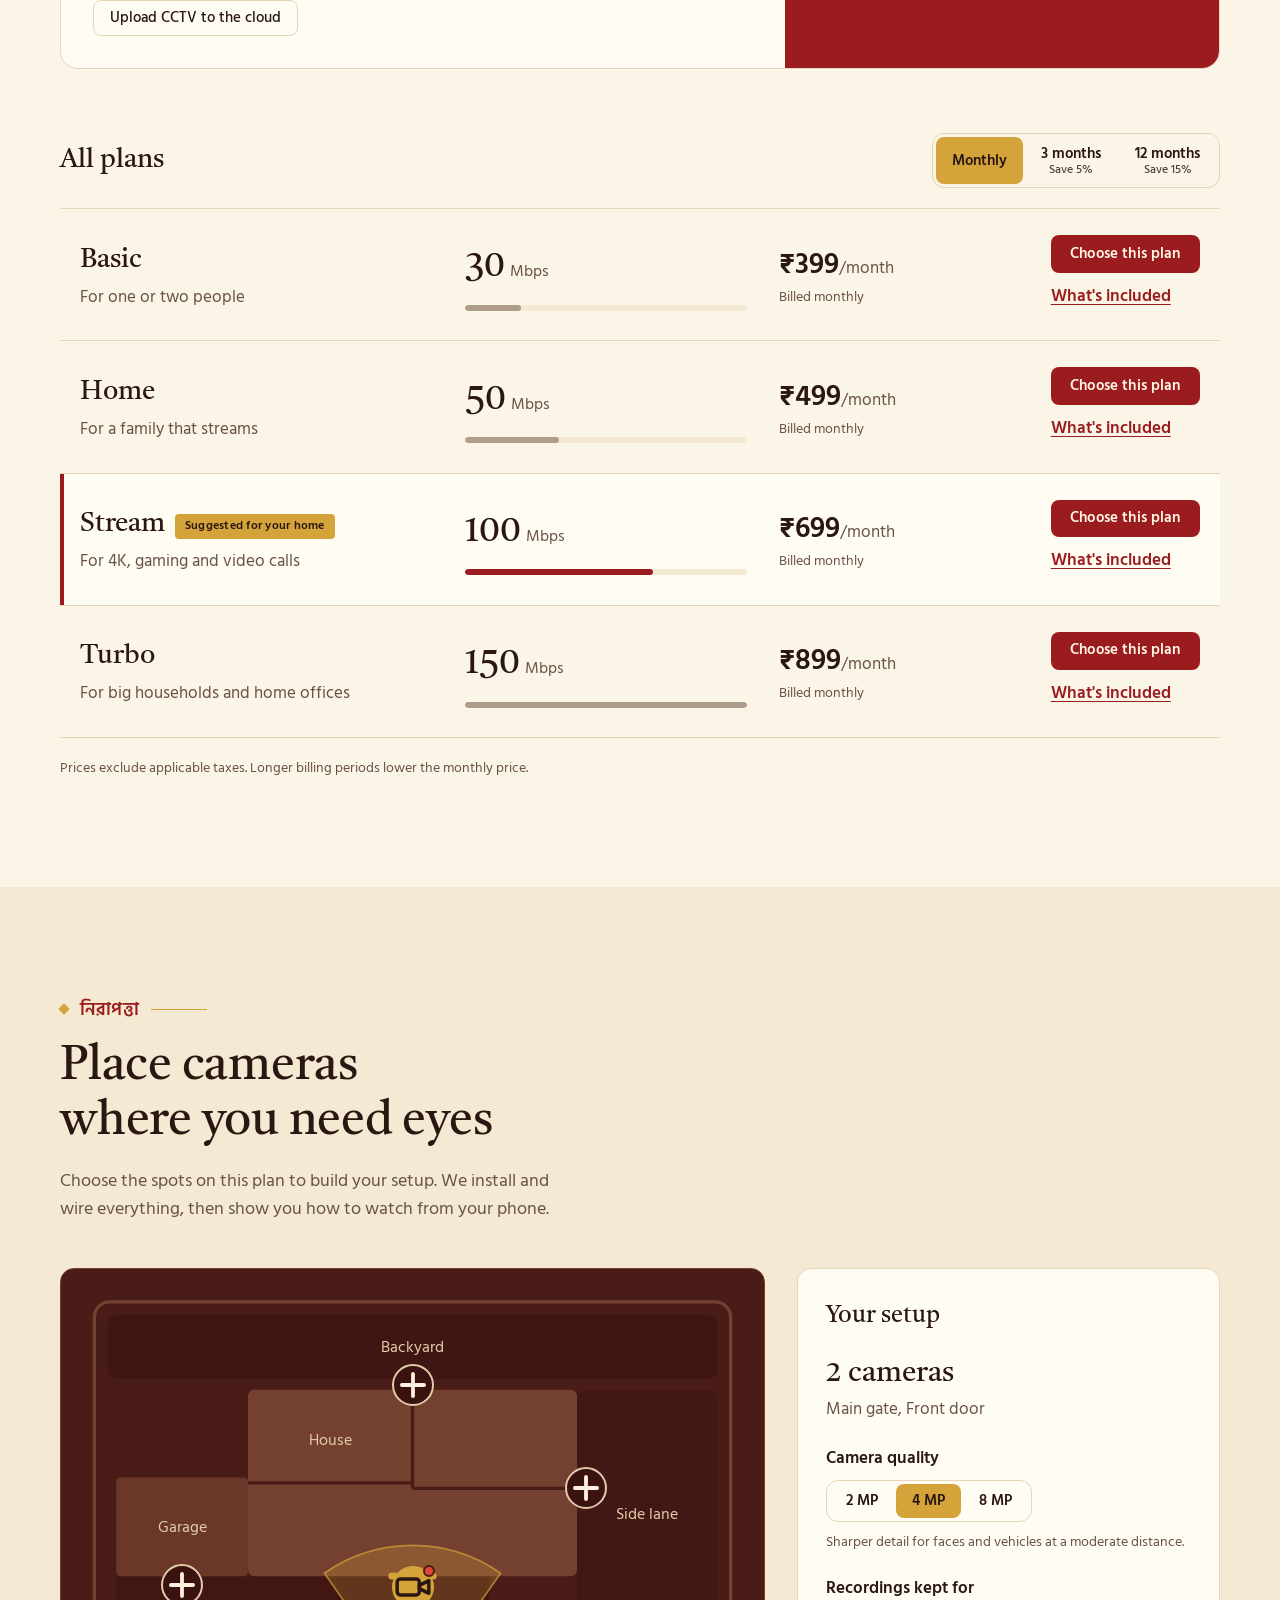
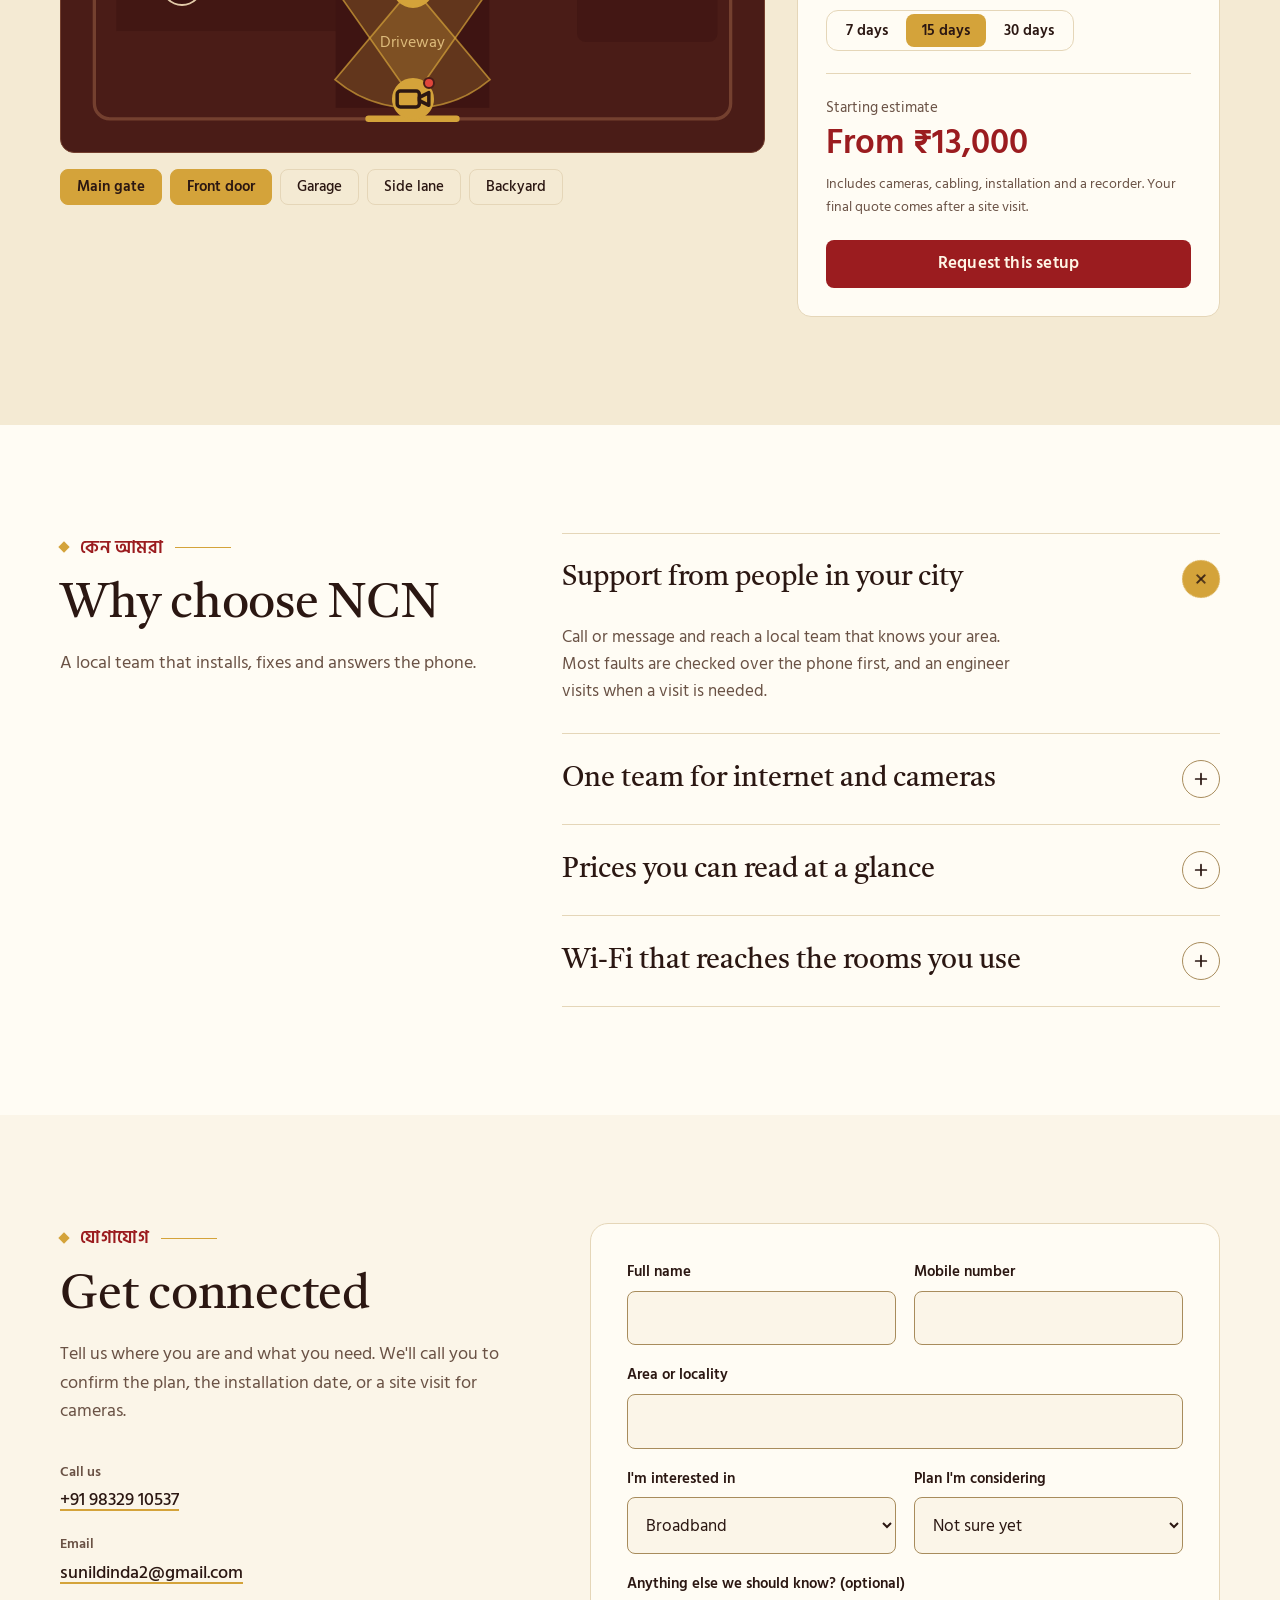
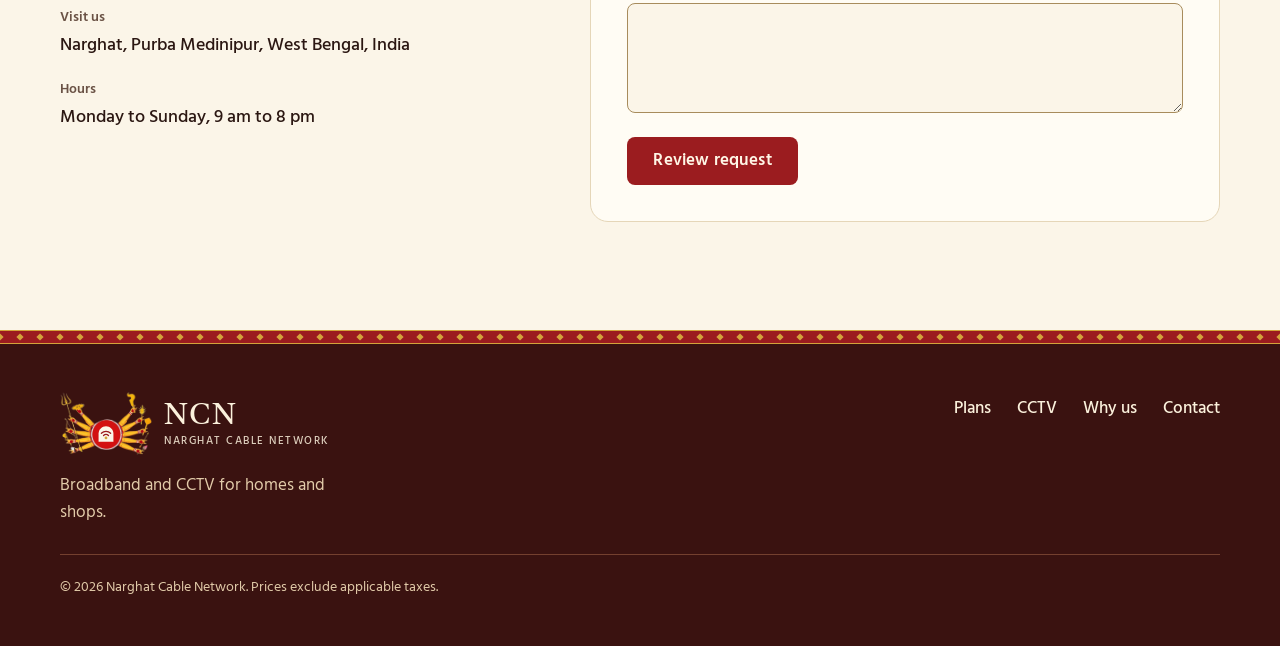
==== commit 9e8af89b: "Add files via upload" ====
--- a/index.html
+++ b/index.html
@@ -67,7 +67,7 @@
 .sr-only{position:absolute;width:1px;height:1px;overflow:hidden;clip:rect(0 0 0 0);white-space:nowrap}
 .skip{position:absolute;left:-999px;top:8px;background:var(--accent);color:var(--on-accent);padding:.6rem 1rem;border-radius:8px;z-index:100;font-weight:700}
 .skip:focus{left:12px}
-section[id]{scroll-margin-top:88px}
+section[id]{scroll-margin-top:94px}
 
 /* Small ornaments */
 .eyebrow{display:flex;align-items:center;gap:12px;color:var(--brand-text);font-weight:600;font-size:1.05rem;letter-spacing:.03em;margin-bottom:16px}
@@ -100,7 +100,7 @@
 /* Nav */
 .nav{position:sticky;top:0;z-index:50;background:var(--nav-bg);backdrop-filter:blur(10px);-webkit-backdrop-filter:blur(10px)}
 .nav::after{content:"";display:block;height:5px;background:linear-gradient(to bottom,var(--accent) 0 1px,transparent 1px 2px,var(--brand) 2px 100%)}
-.nav-in{display:flex;align-items:center;justify-content:space-between;height:78px;gap:16px}
+.nav-in{display:flex;align-items:center;justify-content:space-between;height:84px;gap:16px}
 .brand{display:flex;align-items:center;gap:12px;text-decoration:none}
 .brand-text{display:flex;flex-direction:column;line-height:1}
 .brand-name{font-family:var(--font-head);font-size:1.6rem;letter-spacing:.04em}
@@ -276,7 +276,8 @@
   .acc-panel p{padding-right:0}
 }
 @media (max-width:480px){
-  .nav-in .emblem{width:88px}
+  .nav-in .emblem{width:80px}
+  .nav-in .wordmark{width:120px}
   .nav-right .btn{display:none}
   .brand-sub{letter-spacing:.09em}
 }
@@ -300,9 +301,29 @@
 .foot nav a{padding:.2rem 0}
 
 /* Emblem: Durga's ten arms around the red disc, with the NCN logo set in the disc */
-.emblem{position:relative;display:block;flex:none;width:104px;aspect-ratio:417/291;background:url("[data-uri]") center/contain no-repeat}
+.emblem{position:relative;display:block;flex:none;width:104px;aspect-ratio:417/291}
 .emblem-logo{position:absolute;left:50.13%;top:66.72%;width:19%;height:auto;transform:translate(-50%,-50%)}
 .foot .emblem{width:92px}
+
+/* Header wordmark: the NCN artwork used as a mask, so it takes the ink colour of the theme */
+.wordmark{--wm:url("[data-uri]");display:block;flex:none;width:132px;aspect-ratio:1159/469;background:var(--text);-webkit-mask:var(--wm) center/contain no-repeat;mask:var(--wm) center/contain no-repeat}
+@media (forced-colors:active){.wordmark{forced-color-adjust:none;background:CanvasText}}
+
+/* Durga's arms: ten separate layers pivoting on the centre of the red disc, waving gently */
+.emblem .arm,.emblem .disc{position:absolute;display:block;background-repeat:no-repeat;background-size:100% 100%;background-image:var(--img)}
+.emblem .arm{animation:arm-wave 5.0s ease-in-out infinite alternate}
+@keyframes arm-wave{from{transform:rotate(var(--from))}to{transform:rotate(var(--to))}}
+.emblem .disc{--img:url("[data-uri]");left:33.333%;top:42.955%;width:34.053%;height:48.110%}
+.emblem .a1{--img:url("[data-uri]");left:11.751%;top:17.526%;width:27.338%;height:38.488%;transform-origin:140.37% 127.82%;--from:-3.6deg;--to:3.6deg;animation-delay:0.00s}
+.emblem .a2{--img:url("[data-uri]");left:0.480%;top:0.687%;width:36.211%;height:93.814%;transform-origin:137.10% 70.39%;--from:-3.2deg;--to:3.2deg;animation-delay:-0.32s}
+.emblem .a3{--img:url("[data-uri]");left:4.317%;top:40.893%;width:30.216%;height:32.646%;transform-origin:151.60% 79.12%;--from:-2.8deg;--to:2.8deg;animation-delay:-0.64s}
+.emblem .a4{--img:url("[data-uri]");left:2.398%;top:63.230%;width:32.614%;height:23.711%;transform-origin:146.34% 14.72%;--from:-3.2deg;--to:3.2deg;animation-delay:-0.96s}
+.emblem .a5{--img:url("[data-uri]");left:8.393%;top:72.852%;width:39.089%;height:25.430%;transform-origin:106.76% -24.11%;--from:-3.6deg;--to:3.6deg;animation-delay:-1.28s}
+.emblem .r1{--img:url("[data-uri]");left:55.396%;top:1.375%;width:29.736%;height:54.639%;transform-origin:-17.73% 119.60%;--from:3.6deg;--to:-3.6deg;animation-delay:0.00s}
+.emblem .r2{--img:url("[data-uri]");left:63.789%;top:18.557%;width:30.456%;height:44.674%;transform-origin:-44.87% 107.82%;--from:3.2deg;--to:-3.2deg;animation-delay:-0.32s}
+.emblem .r3{--img:url("[data-uri]");left:65.947%;top:38.832%;width:33.573%;height:31.615%;transform-origin:-47.13% 88.22%;--from:2.8deg;--to:-2.8deg;animation-delay:-0.64s}
+.emblem .r4{--img:url("[data-uri]");left:65.468%;top:62.887%;width:31.415%;height:25.086%;transform-origin:-48.84% 15.29%;--from:3.2deg;--to:-3.2deg;animation-delay:-0.96s}
+.emblem .r5{--img:url("[data-uri]");left:52.998%;top:72.852%;width:42.446%;height:26.117%;transform-origin:-6.77% -23.47%;--from:3.6deg;--to:-3.6deg;animation-delay:-1.28s}
 </style>
 </head>
 <body>
@@ -310,8 +331,8 @@
 
 <header class="nav">
   <div class="wrap nav-in">
-    <a class="brand" href="#top" aria-label="Home">
-      <span class="emblem" aria-hidden="true">
+    <a class="brand" href="#top" aria-label="NCN, Narghat Cable Network, established 2004. Home">
+      <span class="emblem" aria-hidden="true"><i class="arm a5"></i><i class="arm a4"></i><i class="arm a3"></i><i class="arm a1"></i><i class="arm a2"></i><i class="arm r1"></i><i class="arm r2"></i><i class="arm r3"></i><i class="arm r4"></i><i class="arm r5"></i><i class="disc"></i>
         <svg class="emblem-logo" viewBox="0 0 40 40">
           <path d="M3 38V19C3 9.6 10.6 2 20 2s17 7.6 17 17v19z" fill="#FBF5E8"/>
           <path d="M14.34 23.34A8 8 0 0 1 25.66 23.34" fill="none" stroke="#9B1C1F" stroke-width="3" stroke-linecap="round"/>
@@ -319,7 +340,7 @@
           <circle cx="20" cy="29" r="3.2" fill="#D4A33A"/>
         </svg>
       </span>
-      <span class="brand-text"><span class="brand-name" data-brand>NCN</span><span class="brand-sub" data-fullname>Narghat Cable Network</span></span>
+      <span class="wordmark" aria-hidden="true"></span>
     </a>
     <nav aria-label="Main">
       <ul class="nav-links">
@@ -588,7 +609,7 @@
 <footer class="foot">
   <div class="wrap foot-in">
     <div>
-      <a class="brand" href="#top"><span class="emblem" aria-hidden="true">
+      <a class="brand" href="#top"><span class="emblem" aria-hidden="true"><i class="arm a5"></i><i class="arm a4"></i><i class="arm a3"></i><i class="arm a1"></i><i class="arm a2"></i><i class="arm r1"></i><i class="arm r2"></i><i class="arm r3"></i><i class="arm r4"></i><i class="arm r5"></i><i class="disc"></i>
         <svg class="emblem-logo" viewBox="0 0 40 40">
           <path d="M3 38V19C3 9.6 10.6 2 20 2s17 7.6 17 17v19z" fill="#FBF5E8"/>
           <path d="M14.34 23.34A8 8 0 0 1 25.66 23.34" fill="none" stroke="#9B1C1F" stroke-width="3" stroke-linecap="round"/>
